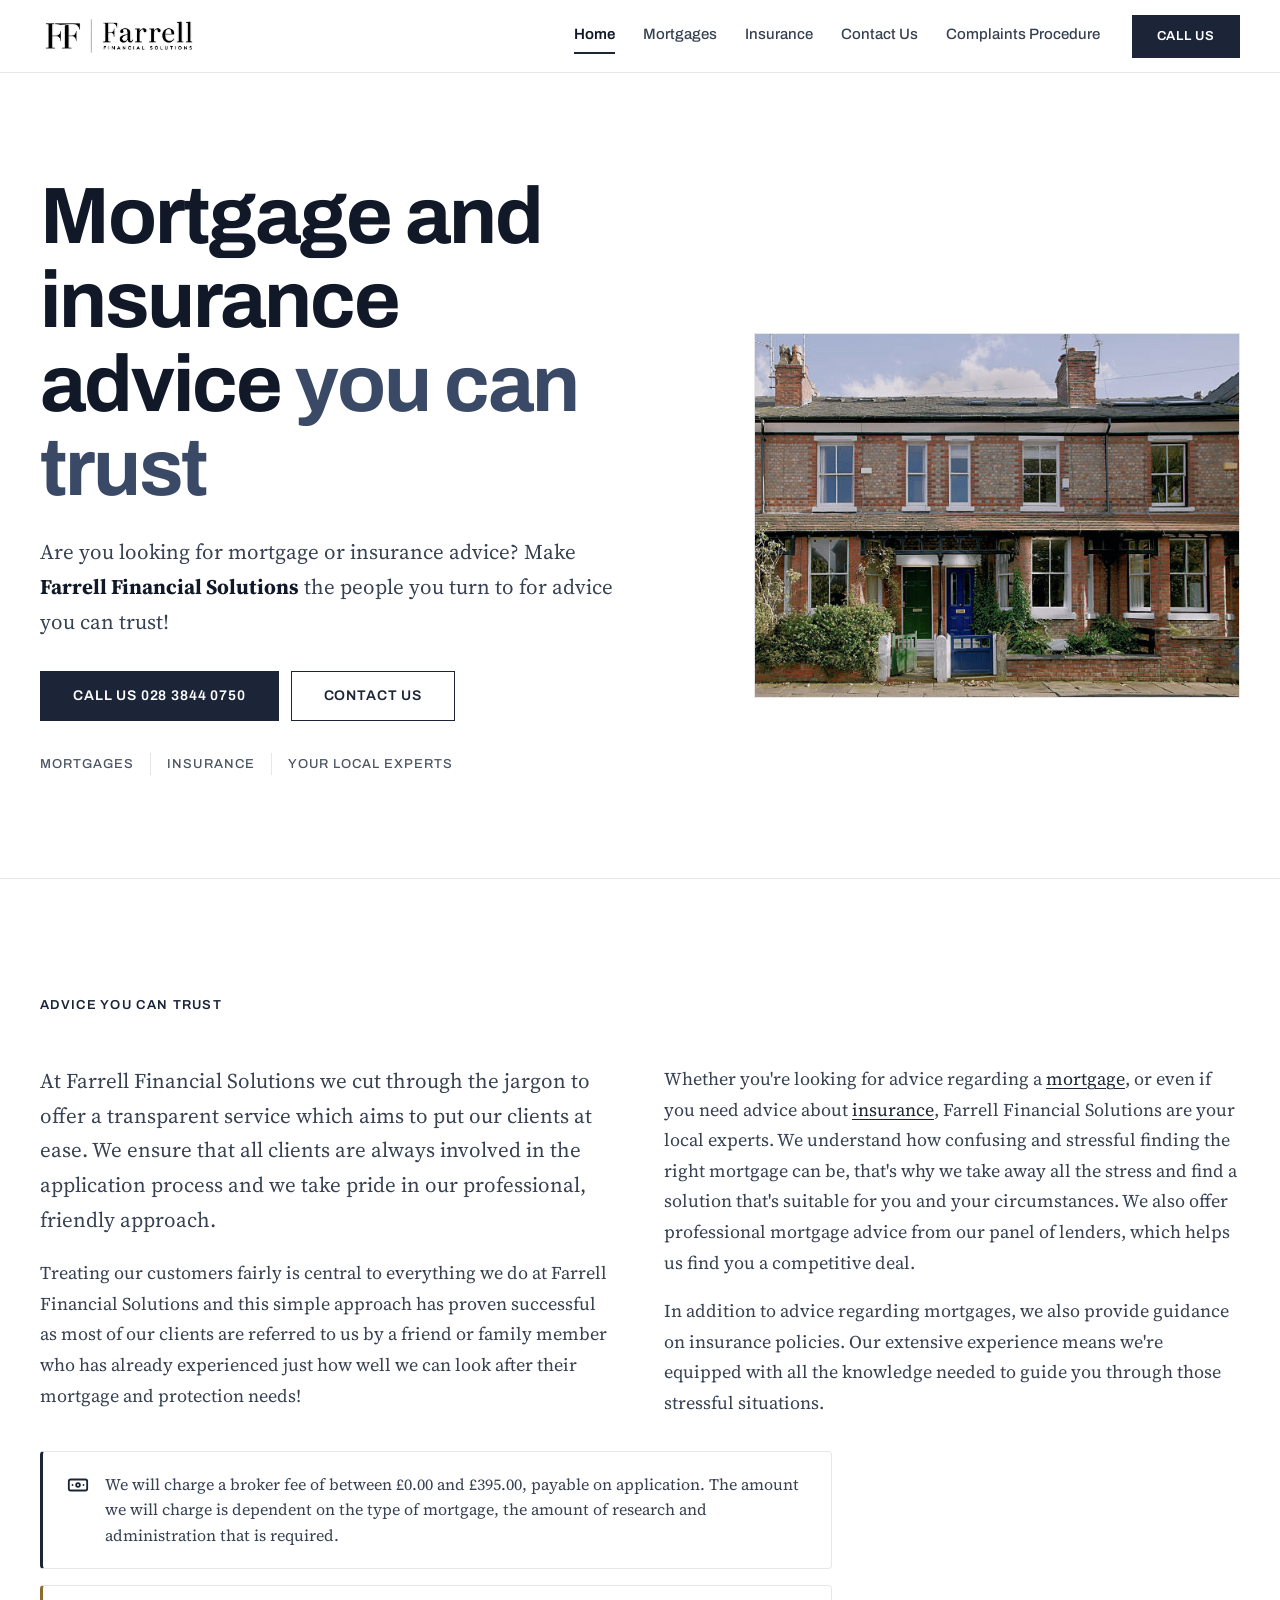
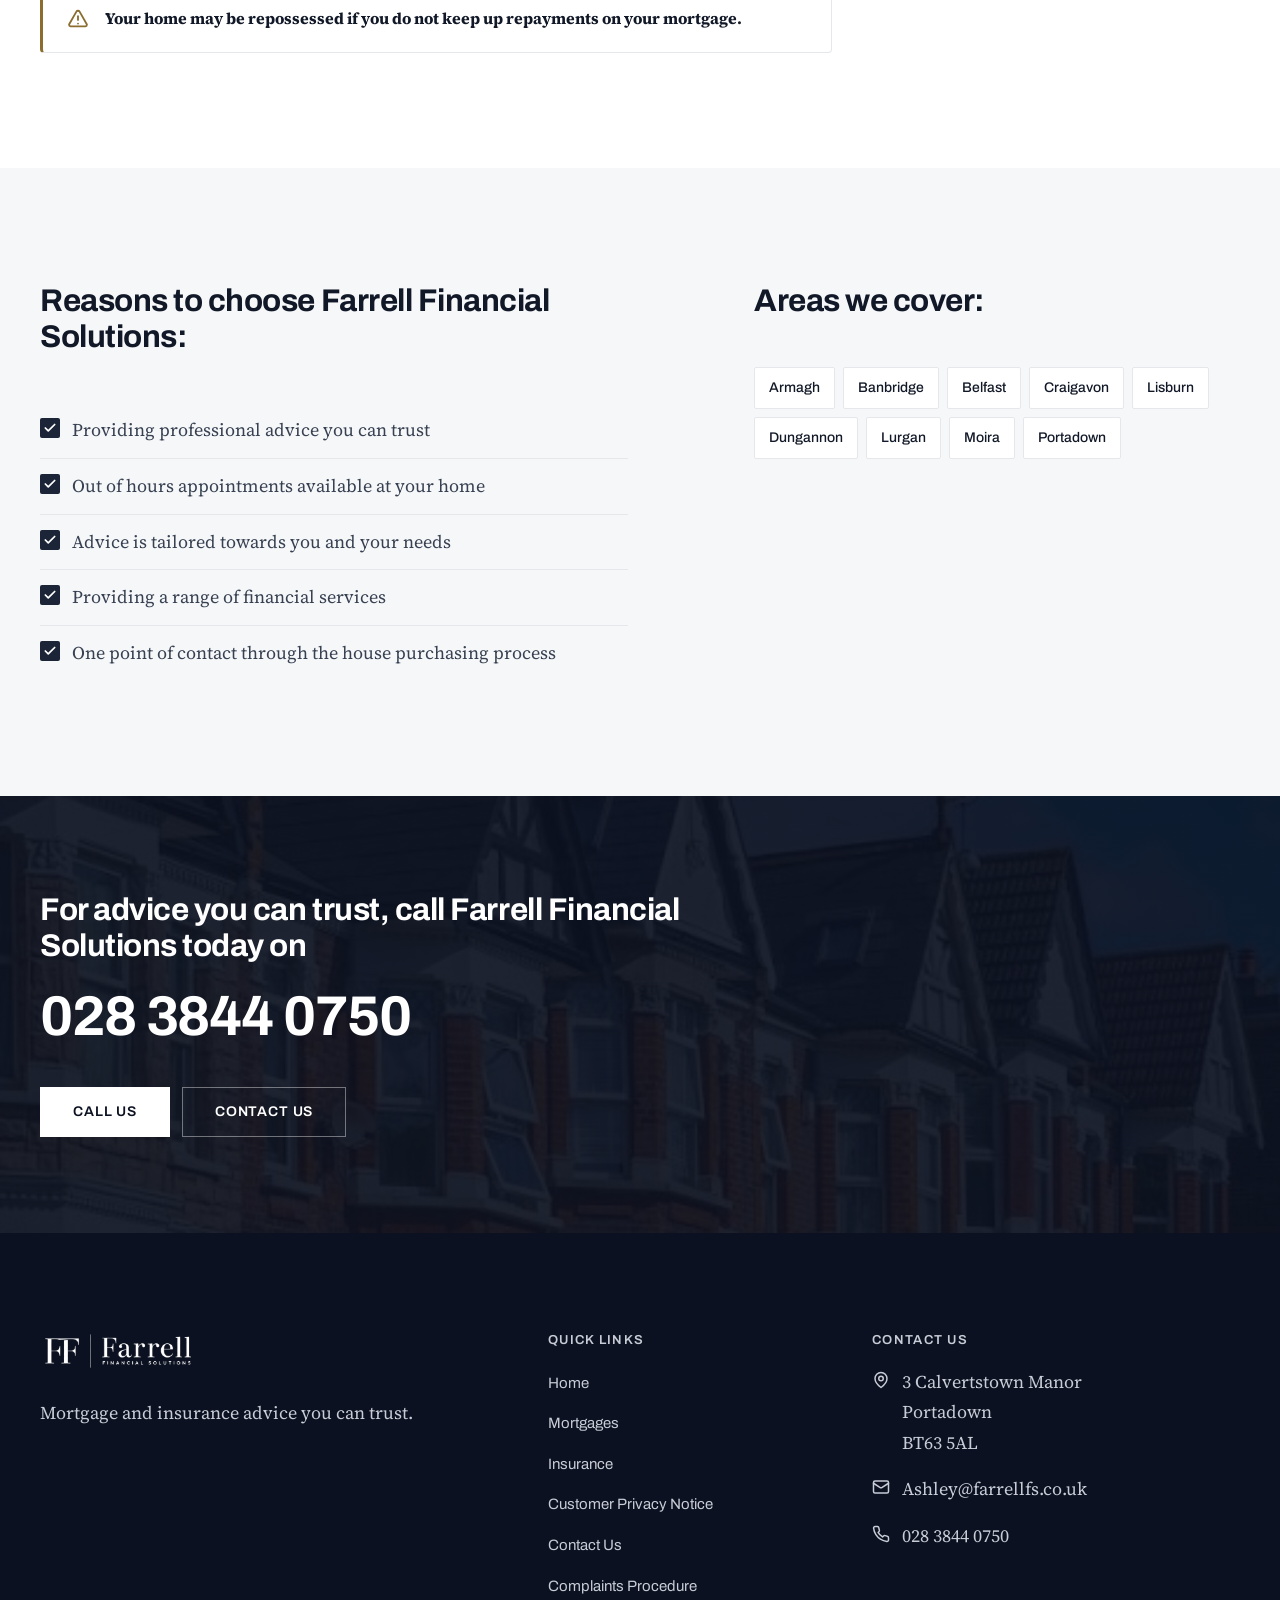
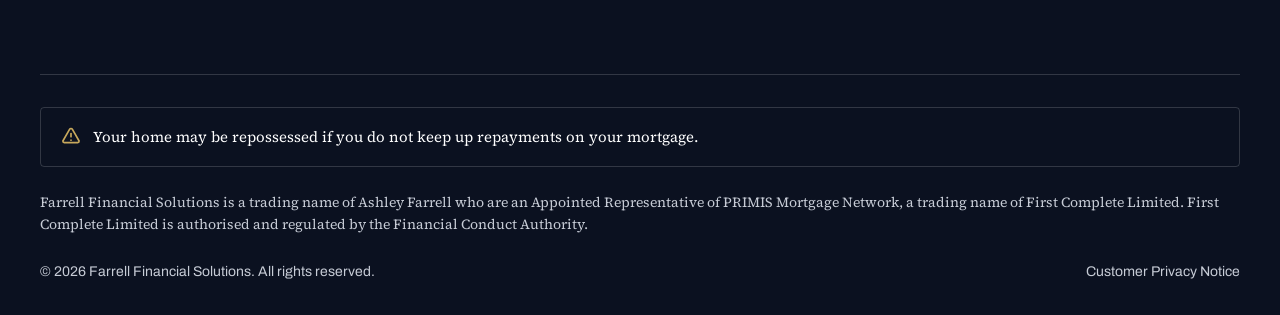
==== index.html @ 345cf2f7 "De-AI pass: serif body, icon-free sweep buttons, varied rhythm Replace Inter with Source Serif 4 for" ====
<!DOCTYPE html>
<html lang="en-GB">
<head>
  <meta charset="UTF-8">
  <meta name="viewport" content="width=device-width, initial-scale=1.0">
  <title>Mortgage Advisers- Craigavon | Farrell Financial Solutions</title>
  <meta name="description" content="Mortgage and insurance advice you can trust. Farrell Financial Solutions are your local experts covering Armagh, Banbridge, Belfast, Craigavon, Lisburn, Dungannon, Lurgan, Moira and Portadown.">
  <link rel="icon" type="image/png" sizes="32x32" href="assets/farrell_cropped_logo_assets/04_favicon_monogram/favicon-32x32.png">
  <link rel="icon" type="image/png" sizes="192x192" href="assets/farrell_cropped_logo_assets/04_favicon_monogram/favicon-192x192.png">
  <link rel="apple-touch-icon" href="assets/farrell_cropped_logo_assets/04_favicon_monogram/favicon-180x180.png">
  <link rel="preconnect" href="https://fonts.googleapis.com">
  <link rel="preconnect" href="https://fonts.gstatic.com" crossorigin>
  <link href="https://fonts.googleapis.com/css2?family=Archivo:wght@500;600;700&family=Source+Serif+4:opsz,wght@8..60,400;8..60,600&display=swap" rel="stylesheet">
  <link rel="stylesheet" href="css/styles.css">
</head>
<body>
  <a class="skip-link" href="#main">Skip to content</a>

  <!-- ============================ Header ============================ -->
  <header class="site-header">
    <div class="container header-inner">
      <a class="brand" href="index.html" aria-label="Farrell Financial Solutions Home">
        <img class="brand-logo" src="assets/farrell_cropped_logo_assets/02_horizontal_lockup/black-horizontal-lockup-transparent.png" alt="" width="507" height="142">
      </a>

      <nav class="main-nav" id="main-nav" aria-label="Main navigation">
        <a href="index.html" aria-current="page">Home</a>
        <a href="mortgages.html">Mortgages</a>
        <a href="insurance.html">Insurance</a>
        <a href="contact.html">Contact Us</a>
        <a href="complaints-procedure.html">Complaints Procedure</a>
      </nav>

      <div class="header-cta">
        <a class="btn btn-dark" href="tel:02838440750">Call Us</a>
      </div>

      <button class="nav-toggle" aria-expanded="false" aria-controls="main-nav" aria-label="Open menu">
        <svg class="icon-menu" width="22" height="22" viewBox="0 0 24 24" fill="none" stroke="currentColor" stroke-width="2" stroke-linecap="round" aria-hidden="true"><path d="M4 6h16M4 12h16M4 18h16"/></svg>
        <svg class="icon-close" width="22" height="22" viewBox="0 0 24 24" fill="none" stroke="currentColor" stroke-width="2" stroke-linecap="round" aria-hidden="true"><path d="M6 6l12 12M18 6 6 18"/></svg>
      </button>
    </div>
  </header>

  <main id="main">

    <!-- ============================ Hero ============================ -->
    <section class="hero">
      <div class="container grid-12">
        <div class="col-6">
          <h1>Mortgage and insurance advice <span class="accent-underline">you can trust</span></h1>
          <p class="hero-lede">Are you looking for mortgage or insurance advice? Make <strong>Farrell Financial Solutions</strong> the people you turn to for advice you can trust!</p>
          <div class="hero-actions">
            <a class="btn btn-primary btn-lg" href="tel:02838440750">Call Us 028 3844 0750</a>
            <a class="btn btn-outline btn-lg" href="contact.html">Contact us</a>
          </div>
          <ul class="hero-chips" aria-label="Services">
            <li>Mortgages</li>
            <li>Insurance</li>
            <li>Your local experts</li>
          </ul>
        </div>

        <div class="col-5 start-8 photo-frame ratio-4x3">
          <img src="assets/StockPhotos/house_1.jpg" alt="Red-brick terraced houses on a residential street" width="612" height="452" loading="eager" fetchpriority="high" decoding="async">
        </div>
      </div>
    </section>

    <!-- ============================ About / intro copy ============================ -->
    <section class="section section-white">
      <div class="container">
        <div class="section-head reveal">
          <span class="eyebrow">Advice you can trust</span>
        </div>
        <div class="split">
          <div class="prose reveal">
            <p class="lead">At Farrell Financial Solutions we cut through the jargon to offer a transparent service which aims to put our clients at ease. We ensure that all clients are always involved in the application process and we take pride in our professional, friendly approach.</p>
            <p>Treating our customers fairly is central to everything we do at Farrell Financial Solutions and this simple approach has proven successful as most of our clients are referred to us by a friend or family member who has already experienced just how well we can look after their mortgage and protection needs!</p>
          </div>
          <div class="prose reveal" style="--reveal-delay: 0.12s;">
            <p>Whether you're looking for advice regarding a <a href="mortgages.html">mortgage</a>, or even if you need advice about <a href="insurance.html">insurance</a>, Farrell Financial Solutions are your local experts. We understand how confusing and stressful finding the right mortgage can be, that's why we take away all the stress and find a solution that's suitable for you and your circumstances. We also offer professional mortgage advice from our panel of lenders, which helps us find you a competitive deal.</p>
            <p>In addition to advice regarding mortgages, we also provide guidance on insurance policies. Our extensive experience means we're equipped with all the knowledge needed to guide you through those stressful situations.</p>
          </div>
        </div>

        <div class="notice-stack mt-3">
          <div class="notice notice-fee reveal">
            <svg width="22" height="22" viewBox="0 0 24 24" fill="none" stroke="currentColor" stroke-width="2" stroke-linecap="round" stroke-linejoin="round" aria-hidden="true"><rect x="2" y="6" width="20" height="12" rx="2"/><circle cx="12" cy="12" r="2"/><path d="M6 12h.01M18 12h.01"/></svg>
            <p>We will charge a broker fee of between £0.00 and £395.00, payable on application. The amount we will charge is dependent on the type of mortgage, the amount of research and administration that is required.</p>
          </div>
          <div class="notice notice-warning reveal">
            <svg width="22" height="22" viewBox="0 0 24 24" fill="none" stroke="currentColor" stroke-width="2" stroke-linecap="round" stroke-linejoin="round" aria-hidden="true"><path d="m21.73 18-8-14a2 2 0 0 0-3.48 0l-8 14A2 2 0 0 0 4 20h16a2 2 0 0 0 1.73-2Z"/><path d="M12 9v4"/><path d="M12 17h.01"/></svg>
            <p><strong>Your home may be repossessed if you do not keep up repayments on your mortgage.</strong></p>
          </div>
        </div>
      </div>
    </section>

    <!-- ============================ Reasons ============================ -->
    <section class="section section-tint">
      <div class="container">
        <div class="grid-12">
          <div class="col-6">
            <div class="section-head reveal">
              <h2>Reasons to choose Farrell Financial Solutions:</h2>
            </div>
            <ul class="check-list">
              <li class="reveal"><span class="check"><svg width="14" height="14" viewBox="0 0 24 24" fill="none" stroke="currentColor" stroke-width="3" stroke-linecap="round" stroke-linejoin="round" aria-hidden="true"><path d="M20 6 9 17l-5-5"/></svg></span>Providing professional advice you can trust</li>
              <li class="reveal" style="--reveal-delay: 0.06s;"><span class="check"><svg width="14" height="14" viewBox="0 0 24 24" fill="none" stroke="currentColor" stroke-width="3" stroke-linecap="round" stroke-linejoin="round" aria-hidden="true"><path d="M20 6 9 17l-5-5"/></svg></span>Out of hours appointments available at your home</li>
              <li class="reveal" style="--reveal-delay: 0.12s;"><span class="check"><svg width="14" height="14" viewBox="0 0 24 24" fill="none" stroke="currentColor" stroke-width="3" stroke-linecap="round" stroke-linejoin="round" aria-hidden="true"><path d="M20 6 9 17l-5-5"/></svg></span>Advice is tailored towards you and your needs</li>
              <li class="reveal" style="--reveal-delay: 0.18s;"><span class="check"><svg width="14" height="14" viewBox="0 0 24 24" fill="none" stroke="currentColor" stroke-width="3" stroke-linecap="round" stroke-linejoin="round" aria-hidden="true"><path d="M20 6 9 17l-5-5"/></svg></span>Providing a range of financial services</li>
              <li class="reveal" style="--reveal-delay: 0.24s;"><span class="check"><svg width="14" height="14" viewBox="0 0 24 24" fill="none" stroke="currentColor" stroke-width="3" stroke-linecap="round" stroke-linejoin="round" aria-hidden="true"><path d="M20 6 9 17l-5-5"/></svg></span>One point of contact through the house purchasing process</li>
            </ul>
          </div>

          <div class="col-5 start-8">
            <div class="section-head reveal">
              <h2>Areas we cover:</h2>
            </div>
            <ul class="pill-grid">
              <li class="reveal">Armagh</li>
              <li class="reveal" style="--reveal-delay: 0.04s;">Banbridge</li>
              <li class="reveal" style="--reveal-delay: 0.08s;">Belfast</li>
              <li class="reveal" style="--reveal-delay: 0.12s;">Craigavon</li>
              <li class="reveal" style="--reveal-delay: 0.16s;">Lisburn</li>
              <li class="reveal" style="--reveal-delay: 0.20s;">Dungannon</li>
              <li class="reveal" style="--reveal-delay: 0.24s;">Lurgan</li>
              <li class="reveal" style="--reveal-delay: 0.28s;">Moira</li>
              <li class="reveal" style="--reveal-delay: 0.32s;">Portadown</li>
            </ul>
          </div>
        </div>
      </div>
    </section>

    <!-- ============================ CTA ============================ -->
    <section class="cta-band cta-photo reveal">
      <div class="container">
        <h2>For advice you can trust, call Farrell Financial Solutions today on</h2>
        <a class="cta-phone" href="tel:02838440750">028 3844 0750</a>
        <div class="cta-actions">
          <a class="btn btn-primary btn-lg" href="tel:02838440750">Call Us</a>
          <a class="btn btn-ghost-light btn-lg" href="contact.html">Contact us</a>
        </div>
      </div>
    </section>

  </main>

  <!-- ============================ Footer ============================ -->
  <footer class="site-footer">
    <div class="container">
      <div class="footer-grid">
        <div>
          <a class="brand" href="index.html" aria-label="Farrell Financial Solutions Home">
            <img class="brand-logo" src="assets/farrell_cropped_logo_assets/02_horizontal_lockup/white-horizontal-lockup-transparent.png" alt="" width="498" height="142">
          </a>
          <p>Mortgage and insurance advice you can trust.</p>
        </div>

        <nav aria-label="Footer navigation">
          <h4>Quick links</h4>
          <ul class="footer-links">
            <li><a href="index.html">Home</a></li>
            <li><a href="mortgages.html">Mortgages</a></li>
            <li><a href="insurance.html">Insurance</a></li>
            <li><a href="assets/Customer-Privacy-Notice.pdf" target="_blank" rel="noopener">Customer Privacy Notice</a></li>
            <li><a href="contact.html">Contact Us</a></li>
            <li><a href="complaints-procedure.html">Complaints Procedure</a></li>
          </ul>
        </nav>

        <div>
          <h4>Contact Us</h4>
          <ul class="footer-contact">
            <li>
              <svg width="18" height="18" viewBox="0 0 24 24" fill="none" stroke="currentColor" stroke-width="2" stroke-linecap="round" stroke-linejoin="round" aria-hidden="true"><path d="M20 10c0 6-8 12-8 12s-8-6-8-12a8 8 0 0 1 16 0Z"/><circle cx="12" cy="10" r="3"/></svg>
              <a href="https://www.google.com/maps/search/?api=1&amp;query=3+Calvertstown+Manor%2C+Portadown+BT63+5AL" target="_blank" rel="noopener">3 Calvertstown Manor<br>Portadown<br>BT63 5AL</a>
            </li>
            <li>
              <svg width="18" height="18" viewBox="0 0 24 24" fill="none" stroke="currentColor" stroke-width="2" stroke-linecap="round" stroke-linejoin="round" aria-hidden="true"><rect x="2" y="4" width="20" height="16" rx="2"/><path d="m22 7-8.97 5.7a1.94 1.94 0 0 1-2.06 0L2 7"/></svg>
              <a href="mailto:Ashley@farrellfs.co.uk">Ashley@farrellfs.co.uk</a>
            </li>
            <li>
              <svg width="18" height="18" viewBox="0 0 24 24" fill="none" stroke="currentColor" stroke-width="2" stroke-linecap="round" stroke-linejoin="round" aria-hidden="true"><path d="M22 16.92v3a2 2 0 0 1-2.18 2 19.79 19.79 0 0 1-8.63-3.07 19.5 19.5 0 0 1-6-6 19.79 19.79 0 0 1-3.07-8.67A2 2 0 0 1 4.11 2h3a2 2 0 0 1 2 1.72c.127.96.361 1.903.7 2.81a2 2 0 0 1-.45 2.11L8.09 9.91a16 16 0 0 0 6 6l1.27-1.27a2 2 0 0 1 2.11-.45c.907.339 1.85.573 2.81.7A2 2 0 0 1 22 16.92z"/></svg>
              <a href="tel:02838440750">028 3844 0750</a>
            </li>
          </ul>
        </div>
      </div>

      <div class="footer-legal">
        <div class="footer-warning">
          <svg width="20" height="20" viewBox="0 0 24 24" fill="none" stroke="currentColor" stroke-width="2" stroke-linecap="round" stroke-linejoin="round" aria-hidden="true"><path d="m21.73 18-8-14a2 2 0 0 0-3.48 0l-8 14A2 2 0 0 0 4 20h16a2 2 0 0 0 1.73-2Z"/><path d="M12 9v4"/><path d="M12 17h.01"/></svg>
          <p>Your home may be repossessed if you do not keep up repayments on your mortgage.</p>
        </div>
        <p class="footer-reg">Farrell Financial Solutions is a trading name of Ashley Farrell who are an Appointed Representative of PRIMIS Mortgage Network, a trading name of First Complete Limited. First Complete Limited is authorised and regulated by the Financial Conduct Authority.</p>
        <div class="footer-bottom">
          <p>&copy; <span id="footer-year">2026</span> Farrell Financial Solutions. All rights reserved.</p>
          <p><a href="assets/Customer-Privacy-Notice.pdf" target="_blank" rel="noopener">Customer Privacy Notice</a></p>
        </div>
      </div>
    </div>
  </footer>

  <script src="js/main.js"></script>
</body>
</html>
---- css/styles.css ----
/* ============================================================
   Farrell Financial Solutions
   Enterprise minimalism: Swiss/International Style, corporate
   editorial. Ink on white, Archivo/Inter, hairline borders.
   ============================================================ */

/* ------------------------------ Tokens ------------------------------ */
:root {
  /* Ink brand (matched to the black/white logo) */
  --ink-950: #060910;
  --ink-900: #0B1120;   /* footer, CTA band */
  --ink-800: #131B2B;
  --ink-700: #1B2537;   /* primary: buttons, links, icons */
  --ink-600: #3A4A66;   /* slate accent, hover / focus */
  --ink-100: #E3E6EB;
  --ink-50:  #F2F4F6;

  /* Text */
  --text-900: #111827;
  --text-700: #374151;
  --text-600: #4B5563;
  --text-500: #6B7280;
  --text-inverse: #FFFFFF;
  --text-inverse-dim: #C7CCD6;

  /* Surfaces & borders */
  --bg: #FFFFFF;
  --bg-tint: #F6F7F9;
  --border: #E5E7EB;
  --border-strong: #D1D5DB;
  --border-inverse: rgba(255, 255, 255, 0.16);

  /* Muted gold (warning notices only) */
  --gold-700: #8A6D2F;
  --gold-300: #C7A85C;

  /* Type */
  --font-display: "Archivo", "Segoe UI", -apple-system, sans-serif;
  --font-body: "Source Serif 4", Georgia, "Times New Roman", serif;

  /* Spacing scale (4px base) */
  --sp-1: 4px;  --sp-2: 8px;   --sp-3: 12px;  --sp-4: 16px;
  --sp-6: 24px; --sp-8: 32px;  --sp-12: 48px; --sp-16: 64px;
  --sp-24: 96px; --sp-32: 128px;
  --section-y: clamp(4.5rem, 9vw, 7.5rem);

  /* Shape (sharp) */
  --radius: 4px;
  --radius-sm: 2px;

  /* Layout */
  --container: 1200px;
  --grid-gap: 24px;
  --header-h: 72px;
}

/* ------------------------------ Base ------------------------------ */
*, *::before, *::after { box-sizing: border-box; }

html {
  scroll-behavior: smooth;
  -webkit-text-size-adjust: 100%;
}

body {
  margin: 0;
  font-family: var(--font-body);
  font-size: 1.125rem;
  line-height: 1.7;
  color: var(--text-700);
  background: var(--bg);
  -webkit-font-smoothing: antialiased;
  text-rendering: optimizeLegibility;
}

h1, h2, h3, h4 {
  font-family: var(--font-display);
  color: var(--text-900);
  margin: 0 0 var(--sp-6);
}

h1 {
  font-size: clamp(2.75rem, 5.5vw + 1rem, 5rem);
  font-weight: 700;
  line-height: 1.05;
  letter-spacing: -0.025em;
}

h2 {
  font-size: clamp(1.5rem, 1.2vw + 1rem, 2.125rem);
  font-weight: 700;
  line-height: 1.15;
  letter-spacing: -0.015em;
  margin-bottom: var(--sp-4);
}

h3 {
  font-size: 1.125rem;
  font-weight: 600;
  line-height: 1.3;
  margin-bottom: var(--sp-2);
}

p { margin: 0 0 1em; }
p:last-child { margin-bottom: 0; }

strong { color: var(--text-900); }

a {
  color: var(--ink-700);
  text-decoration: underline;
  text-decoration-thickness: 1px;
  text-underline-offset: 3px;
  transition: color 200ms ease;
}
a:hover { color: var(--ink-900); }

img { max-width: 100%; }

ul { margin: 0 0 1em; }

::selection { background: var(--ink-700); color: #fff; }

:focus-visible {
  outline: 2px solid var(--ink-600);
  outline-offset: 2px;
}

.skip-link {
  position: absolute;
  left: -9999px;
  top: 0;
  z-index: 200;
  background: var(--ink-900);
  color: #fff;
  font-family: var(--font-display);
  padding: var(--sp-3) var(--sp-4);
  text-decoration: none;
}
.skip-link:focus-visible { left: 0; }

/* ------------------------------ Layout ------------------------------ */
.container {
  width: min(100% - 48px, var(--container));
  margin-inline: auto;
}

.grid-12 {
  display: grid;
  grid-template-columns: repeat(12, 1fr);
  gap: var(--grid-gap);
  align-items: start;
}

.col-4 { grid-column: auto / span 4; }
.col-5 { grid-column: auto / span 5; }
.col-6 { grid-column: auto / span 6; }
.col-7 { grid-column: auto / span 7; }
.col-8 { grid-column: auto / span 8; }
.start-1 { grid-column-start: 1; }
.start-7 { grid-column-start: 7; }
.start-8 { grid-column-start: 8; }
.start-9 { grid-column-start: 9; }
.row-1 { grid-row: 1; }

.section { padding: var(--section-y) 0; }
.section-tight { padding: var(--sp-16) 0; }
.section-white { background: var(--bg); }
.section-tint { background: var(--bg-tint); }

.section-head { margin-bottom: var(--sp-12); }
.section-head h2 { max-width: 28em; margin-bottom: 0; }
.section-head .eyebrow { margin-bottom: 0; }

.split {
  display: grid;
  grid-template-columns: 1fr 1fr;
  gap: var(--sp-12);
  align-items: start;
}

.prose { max-width: 68ch; }

.lead,
.hero-lede,
.page-lede {
  font-size: clamp(1.1875rem, 0.4vw + 1.0625rem, 1.3125rem);
  line-height: 1.65;
  color: var(--text-700);
  max-width: 62ch;
}

.eyebrow {
  display: block;
  font-family: var(--font-display);
  font-size: 0.8125rem;
  font-weight: 600;
  text-transform: uppercase;
  letter-spacing: 0.1em;
  color: var(--ink-700);
  margin-bottom: var(--sp-4);
}

/* ------------------------------ Header ------------------------------ */
.site-header {
  position: sticky;
  top: 0;
  z-index: 100;
  background: var(--bg);
  border-bottom: 1px solid var(--border);
  transition: border-color 200ms ease;
}
.site-header.is-scrolled { border-color: var(--border-strong); }

.header-inner {
  display: flex;
  align-items: center;
  gap: var(--sp-8);
  height: var(--header-h);
}

.brand {
  display: inline-flex;
  align-items: center;
  gap: var(--sp-3);
  text-decoration: none;
}

.brand-logo {
  display: block;
  height: 44px;
  width: auto;
}

.main-nav {
  display: flex;
  align-items: center;
  gap: 28px;
  margin-left: auto;
}
.main-nav a {
  font-family: var(--font-display);
  font-size: 0.9375rem;
  font-weight: 500;
  color: var(--text-700);
  text-decoration: none;
  padding: 4px 0;
  border-bottom: 2px solid transparent;
  transition: color 200ms ease, border-color 200ms ease;
}
.main-nav a:hover { color: var(--text-900); }
.main-nav a[aria-current="page"] {
  font-weight: 600;
  color: var(--text-900);
  border-bottom-color: var(--ink-700);
}

.header-cta { flex-shrink: 0; }

.nav-toggle {
  display: none;
  background: none;
  border: none;
  padding: var(--sp-2);
  color: var(--text-900);
  cursor: pointer;
}
.nav-toggle .icon-close { display: none; }
.nav-toggle[aria-expanded="true"] .icon-menu { display: none; }
.nav-toggle[aria-expanded="true"] .icon-close { display: block; }

/* ------------------------------ Buttons ------------------------------ */
/* Swiss sweep: square corners, uppercase Archivo, ink fill slides in from the left */
.btn {
  position: relative;
  z-index: 0;
  overflow: hidden;
  display: inline-flex;
  align-items: center;
  justify-content: center;
  font-family: var(--font-display);
  font-size: 0.8125rem;
  font-weight: 600;
  text-transform: uppercase;
  letter-spacing: 0.06em;
  line-height: 1;
  padding: 14px 24px;
  border: 1px solid transparent;
  border-radius: 0;
  text-decoration: none;
  cursor: pointer;
  transition: color 250ms ease, border-color 250ms ease;
}
.btn::before {
  content: "";
  position: absolute;
  inset: 0;
  z-index: -1;
  transform: translateX(-101%);
  transition: transform 250ms ease;
}
.btn:hover::before { transform: translateX(0); }

.btn-lg { padding: 17px 32px; font-size: 0.875rem; }

.btn-primary,
.btn-dark {
  background: var(--ink-700);
  color: #fff;
}
.btn-primary::before,
.btn-dark::before { background: var(--ink-950); }
.btn-primary:hover,
.btn-dark:hover { color: #fff; }

.btn-outline {
  background: transparent;
  border-color: var(--ink-700);
  color: var(--ink-700);
}
.btn-outline::before { background: var(--ink-700); }
.btn-outline:hover { color: #fff; }

/* On-dark secondary (used inside the ink CTA band) */
.btn-ghost-light {
  background: transparent;
  border-color: rgba(255, 255, 255, 0.4);
  color: #fff;
}
.btn-ghost-light::before { background: #fff; }
.btn-ghost-light:hover {
  border-color: #fff;
  color: var(--ink-900);
}

/* ------------------------------ Photography ------------------------------ */
.photo-frame {
  position: relative;
  border: 1px solid var(--border);
  overflow: hidden;
}
.photo-frame img {
  display: block;
  width: 100%;
  height: 100%;
  object-fit: cover;
  filter: saturate(0.85);
}
.photo-frame::after {
  content: "";
  position: absolute;
  inset: 0;
  background: rgba(11, 17, 32, 0.08);
  pointer-events: none;
}
.ratio-4x3 { aspect-ratio: 4 / 3; }
.ratio-3x2 { aspect-ratio: 3 / 2; }
.ratio-1x1 { aspect-ratio: 1 / 1; }
.photo-frame-sm { max-width: 384px; }

/* ------------------------------ Hero (home) ------------------------------ */
.hero {
  background: var(--bg);
  border-bottom: 1px solid var(--border);
  padding: clamp(4rem, 8vw, 7rem) 0;
}
.hero .grid-12 { align-items: center; }

/* photo breaks the hero's bottom rule and drops into the next section */
.hero .photo-frame { margin-bottom: -80px; }

.hero h1 { margin-bottom: var(--sp-6); }

.accent-underline { color: var(--ink-600); }

.hero-actions {
  display: flex;
  flex-wrap: wrap;
  gap: var(--sp-3);
  margin-top: var(--sp-8);
}

.hero-chips {
  display: flex;
  flex-wrap: wrap;
  align-items: center;
  list-style: none;
  margin: var(--sp-8) 0 0;
  padding: 0;
  font-family: var(--font-display);
  font-size: 0.8125rem;
  font-weight: 500;
  text-transform: uppercase;
  letter-spacing: 0.08em;
  color: var(--text-600);
}
.hero-chips li + li {
  border-left: 1px solid var(--border);
  margin-left: var(--sp-4);
  padding-left: var(--sp-4);
}

/* ------------------------------ Page hero (interior) ------------------------------ */
.page-hero {
  background: var(--bg);
  border-bottom: 1px solid var(--border);
  padding: clamp(3.5rem, 7vw, 6rem) 0;
}
.page-hero .grid-12 { align-items: center; }
.page-hero h1 {
  font-size: clamp(2.25rem, 3.5vw + 1rem, 3.5rem);
  line-height: 1.1;
  letter-spacing: -0.02em;
  max-width: 18em;
}
.page-hero h1:last-child { margin-bottom: 0; }
.page-lede { margin-bottom: 0; }

/* ------------------------------ Cards ------------------------------ */
.card-grid {
  display: grid;
  grid-template-columns: repeat(4, 1fr);
  gap: var(--grid-gap);
}
.card-grid-2 { grid-template-columns: repeat(2, 1fr); }

.card {
  background: var(--bg);
  border: 1px solid var(--border);
  border-radius: var(--radius);
  padding: var(--sp-6);
  transition: border-color 200ms ease;
}
.card:hover { border-color: var(--border-strong); }

.card-icon {
  color: var(--ink-700);
  margin-bottom: var(--sp-4);
}
.card h3 { margin-bottom: 0; }

/* ------------------------------ Check list ------------------------------ */
.check-list {
  list-style: none;
  margin: 0;
  padding: 0;
}
.check-list li {
  display: flex;
  align-items: flex-start;
  gap: var(--sp-3);
  padding: var(--sp-3) 0;
  border-bottom: 1px solid var(--border);
  color: var(--text-700);
}
.check-list li:last-child { border-bottom: none; }

.check {
  display: inline-flex;
  align-items: center;
  justify-content: center;
  width: 20px;
  height: 20px;
  flex-shrink: 0;
  margin-top: 3px;
  background: var(--ink-700);
  border-radius: var(--radius-sm);
  color: #fff;
}

/* ------------------------------ Area tags ------------------------------ */
.pill-grid {
  display: flex;
  flex-wrap: wrap;
  gap: var(--sp-2);
  list-style: none;
  margin: 0;
  padding: 0;
}
.pill-grid li {
  background: var(--bg);
  border: 1px solid var(--border);
  border-radius: var(--radius-sm);
  padding: var(--sp-2) 14px;
  font-family: var(--font-display);
  font-size: 0.875rem;
  font-weight: 500;
  color: var(--text-900);
  transition: border-color 200ms ease;
}
.pill-grid li:hover { border-color: var(--border-strong); }

/* ------------------------------ Notices ------------------------------ */
.notice-stack {
  display: grid;
  gap: var(--sp-4);
  max-width: 792px;
}

.notice {
  display: flex;
  align-items: flex-start;
  gap: var(--sp-4);
  background: var(--bg);
  border: 1px solid var(--border);
  border-left: 3px solid var(--ink-700);
  border-radius: var(--radius);
  padding: 20px var(--sp-6);
}
.notice svg { flex-shrink: 0; margin-top: 2px; color: var(--ink-700); }
.notice p { margin: 0 0 0.5em; font-size: 1rem; line-height: 1.6; }
.notice p:last-child { margin-bottom: 0; }

.notice-info { border-left-color: var(--ink-600); }
.notice-info svg { color: var(--ink-600); }

.notice-warning { border-left-color: var(--gold-700); }
.notice-warning svg { color: var(--gold-700); }
.notice-warning strong { color: var(--text-900); }

/* ------------------------------ Regulatory strip ------------------------------ */
.reg-strip {
  background: var(--bg-tint);
  border-top: 1px solid var(--border);
  border-bottom: 1px solid var(--border);
  padding: 20px 0;
}
.reg-strip .container {
  display: flex;
  align-items: flex-start;
  gap: var(--sp-3);
}
.reg-strip svg { flex-shrink: 0; margin-top: 2px; color: var(--ink-700); }
.reg-strip p {
  margin: 0;
  font-family: var(--font-display);
  font-size: 0.875rem;
  color: var(--text-600);
}

/* ------------------------------ CTA band (full-bleed) ------------------------------ */
.cta-band {
  background: var(--ink-900);
  padding: var(--sp-24) 0;
}
.cta-photo {
  background:
    linear-gradient(rgba(11, 17, 32, 0.92), rgba(11, 17, 32, 0.92)),
    url("../assets/StockPhotos/house_2.jpg") center / cover no-repeat;
}
.cta-band h2 {
  color: #fff;
  max-width: 24em;
}
.cta-phone {
  display: inline-block;
  font-family: var(--font-display);
  font-size: clamp(2.25rem, 5vw, 3.5rem);
  font-weight: 700;
  line-height: 1.05;
  letter-spacing: -0.02em;
  color: #fff;
  text-decoration: none;
  margin: var(--sp-2) 0;
  transition: color 200ms ease;
}
.cta-phone:hover { color: var(--text-inverse-dim); }

.cta-actions {
  display: flex;
  flex-wrap: wrap;
  gap: var(--sp-3);
  margin-top: var(--sp-8);
}
.cta-band .btn-primary {
  background: #fff;
  color: var(--ink-900);
}
.cta-band .btn-primary:hover {
  background: var(--ink-50);
  color: var(--ink-900);
}

/* ------------------------------ Contact cards ------------------------------ */
.contact-grid {
  display: grid;
  grid-template-columns: repeat(3, 1fr);
  gap: var(--grid-gap);
}

.contact-card {
  background: var(--bg);
  border: 1px solid var(--border);
  border-radius: var(--radius);
  padding: var(--sp-8) var(--sp-6);
  transition: border-color 200ms ease;
}
.contact-card:hover { border-color: var(--border-strong); }
.contact-card .card-icon { margin-bottom: var(--sp-4); }
.contact-card h3 {
  font-family: var(--font-display);
  font-size: 0.8125rem;
  font-weight: 600;
  text-transform: uppercase;
  letter-spacing: 0.1em;
  color: var(--text-500);
  margin-bottom: var(--sp-2);
}
.contact-value {
  font-family: var(--font-display);
  font-size: 1.25rem;
  font-weight: 600;
  line-height: 1.4;
  color: var(--ink-900);
  text-decoration: none;
  margin: 0;
  overflow-wrap: anywhere;
}
a.contact-value:hover { text-decoration: underline; text-underline-offset: 3px; }

/* ------------------------------ Legal document ------------------------------ */
.doc { max-width: 70ch; }
.doc p, .doc li { line-height: 1.7; }
.doc > ul { padding-left: 1.25em; }
.doc > ul li { margin-bottom: var(--sp-2); }
.doc h2 {
  border-top: 1px solid var(--border);
  padding-top: var(--sp-8);
  margin-top: var(--sp-16);
}
.doc h3 {
  font-size: 1.25rem;
  color: var(--ink-700);
  margin-top: var(--sp-8);
}

.doc-contact {
  background: var(--bg-tint);
  border: 1px solid var(--border);
  border-radius: var(--radius);
  padding: var(--sp-6);
  margin-bottom: 1.5em;
}
.doc-contact ul {
  list-style: none;
  margin: 0;
  padding: 0;
}
.doc-contact li {
  display: flex;
  align-items: flex-start;
  gap: var(--sp-3);
}
.doc-contact li + li { margin-top: var(--sp-3); }
.doc-contact svg { flex-shrink: 0; margin-top: 4px; color: var(--ink-700); }

/* ------------------------------ Footer ------------------------------ */
.site-footer {
  background: var(--ink-900);
  color: var(--text-inverse-dim);
  padding: var(--sp-24) 0 var(--sp-8);
}

.footer-grid {
  display: grid;
  grid-template-columns: 5fr 3fr 4fr;
  gap: var(--sp-12);
  align-items: start;
}

.site-footer .footer-grid > div > p { margin-top: var(--sp-4); }

.site-footer h4 {
  font-family: var(--font-display);
  font-size: 0.8125rem;
  font-weight: 600;
  text-transform: uppercase;
  letter-spacing: 0.1em;
  color: var(--text-inverse-dim);
  margin: 0 0 var(--sp-4);
}

.footer-links,
.footer-contact {
  list-style: none;
  margin: 0;
  padding: 0;
}
.footer-links li { margin-bottom: 10px; }
.footer-links a,
.footer-contact a {
  color: var(--text-inverse-dim);
  text-decoration: none;
  transition: color 200ms ease;
}
.footer-links a { font-family: var(--font-display); font-size: 0.9375rem; }
.footer-links a:hover,
.footer-contact a:hover {
  color: #fff;
  text-decoration: underline;
  text-underline-offset: 3px;
}

.footer-contact li {
  display: flex;
  align-items: flex-start;
  gap: var(--sp-3);
  margin-bottom: var(--sp-4);
}
.footer-contact svg { flex-shrink: 0; margin-top: 4px; }

.footer-legal {
  border-top: 1px solid var(--border-inverse);
  margin-top: var(--sp-16);
  padding-top: var(--sp-8);
}

.footer-warning {
  display: flex;
  align-items: flex-start;
  gap: var(--sp-3);
  border: 1px solid var(--border-inverse);
  border-radius: var(--radius);
  padding: var(--sp-4) 20px;
  color: #fff;
}
.footer-warning svg { flex-shrink: 0; margin-top: 2px; color: var(--gold-300); }
.footer-warning p { margin: 0; font-size: 0.9375rem; }

.footer-reg {
  margin: var(--sp-6) 0;
  font-size: 0.875rem;
  line-height: 1.6;
}

.footer-bottom {
  display: flex;
  flex-wrap: wrap;
  justify-content: space-between;
  gap: var(--sp-3);
  font-family: var(--font-display);
  font-size: 0.875rem;
}
.footer-bottom p { margin: 0; }
.footer-bottom a {
  color: var(--text-inverse-dim);
  text-decoration: none;
}
.footer-bottom a:hover {
  color: #fff;
  text-decoration: underline;
  text-underline-offset: 3px;
}

/* ------------------------------ Scroll reveal ------------------------------ */
.reveal {
  opacity: 0;
  transition: opacity 400ms ease;
  transition-delay: var(--reveal-delay, 0s);
}
.reveal.is-visible { opacity: 1; }

/* ------------------------------ Utilities ------------------------------ */
.mt-2 { margin-top: var(--sp-4); }
.mt-3 { margin-top: var(--sp-8); }
.text-center { text-align: center; }

/* ------------------------------ Responsive ------------------------------ */
@media (max-width: 1023px) {
  .nav-toggle { display: inline-flex; margin-left: auto; }
  .header-cta { display: none; }

  .main-nav {
    display: none;
    position: absolute;
    top: var(--header-h);
    left: 0;
    right: 0;
    flex-direction: column;
    align-items: stretch;
    gap: 0;
    margin: 0;
    background: var(--bg);
    border-bottom: 1px solid var(--border);
  }
  .main-nav.is-open { display: flex; }
  .main-nav a {
    padding: var(--sp-4) var(--sp-6);
    border-top: 1px solid var(--border);
    border-bottom: none;
  }
  .main-nav a[aria-current="page"] {
    border-bottom: none;
    box-shadow: inset 3px 0 0 var(--ink-700);
  }

  .card-grid { grid-template-columns: repeat(2, 1fr); }
}

@media (max-width: 899px) {
  .grid-12 { grid-template-columns: 1fr; }
  .col-4, .col-5, .col-6, .col-7, .col-8 { grid-column: auto; }
  .start-1, .start-7, .start-8, .start-9 { grid-column-start: auto; }
  .row-1 { grid-row: auto; }

  .split { grid-template-columns: 1fr; }
  .footer-grid { grid-template-columns: 1fr; }
  .contact-grid { grid-template-columns: 1fr; }

  .photo-frame { max-width: 560px; }
  .photo-frame-sm { max-width: 384px; }

  .hero .photo-frame { margin-bottom: 0; }
}

@media (max-width: 640px) {
  .card-grid, .card-grid-2 { grid-template-columns: 1fr; }

  .cta-band { padding: var(--sp-16) 0; }

  .hero-chips li + li {
    margin-left: var(--sp-3);
    padding-left: var(--sp-3);
  }
}

/* ------------------------------ Reduced motion ------------------------------ */
@media (prefers-reduced-motion: reduce) {
  html { scroll-behavior: auto; }
  *, *::before, *::after {
    transition-duration: 0.01ms !important;
    animation-duration: 0.01ms !important;
  }
  .reveal { opacity: 1; }
}
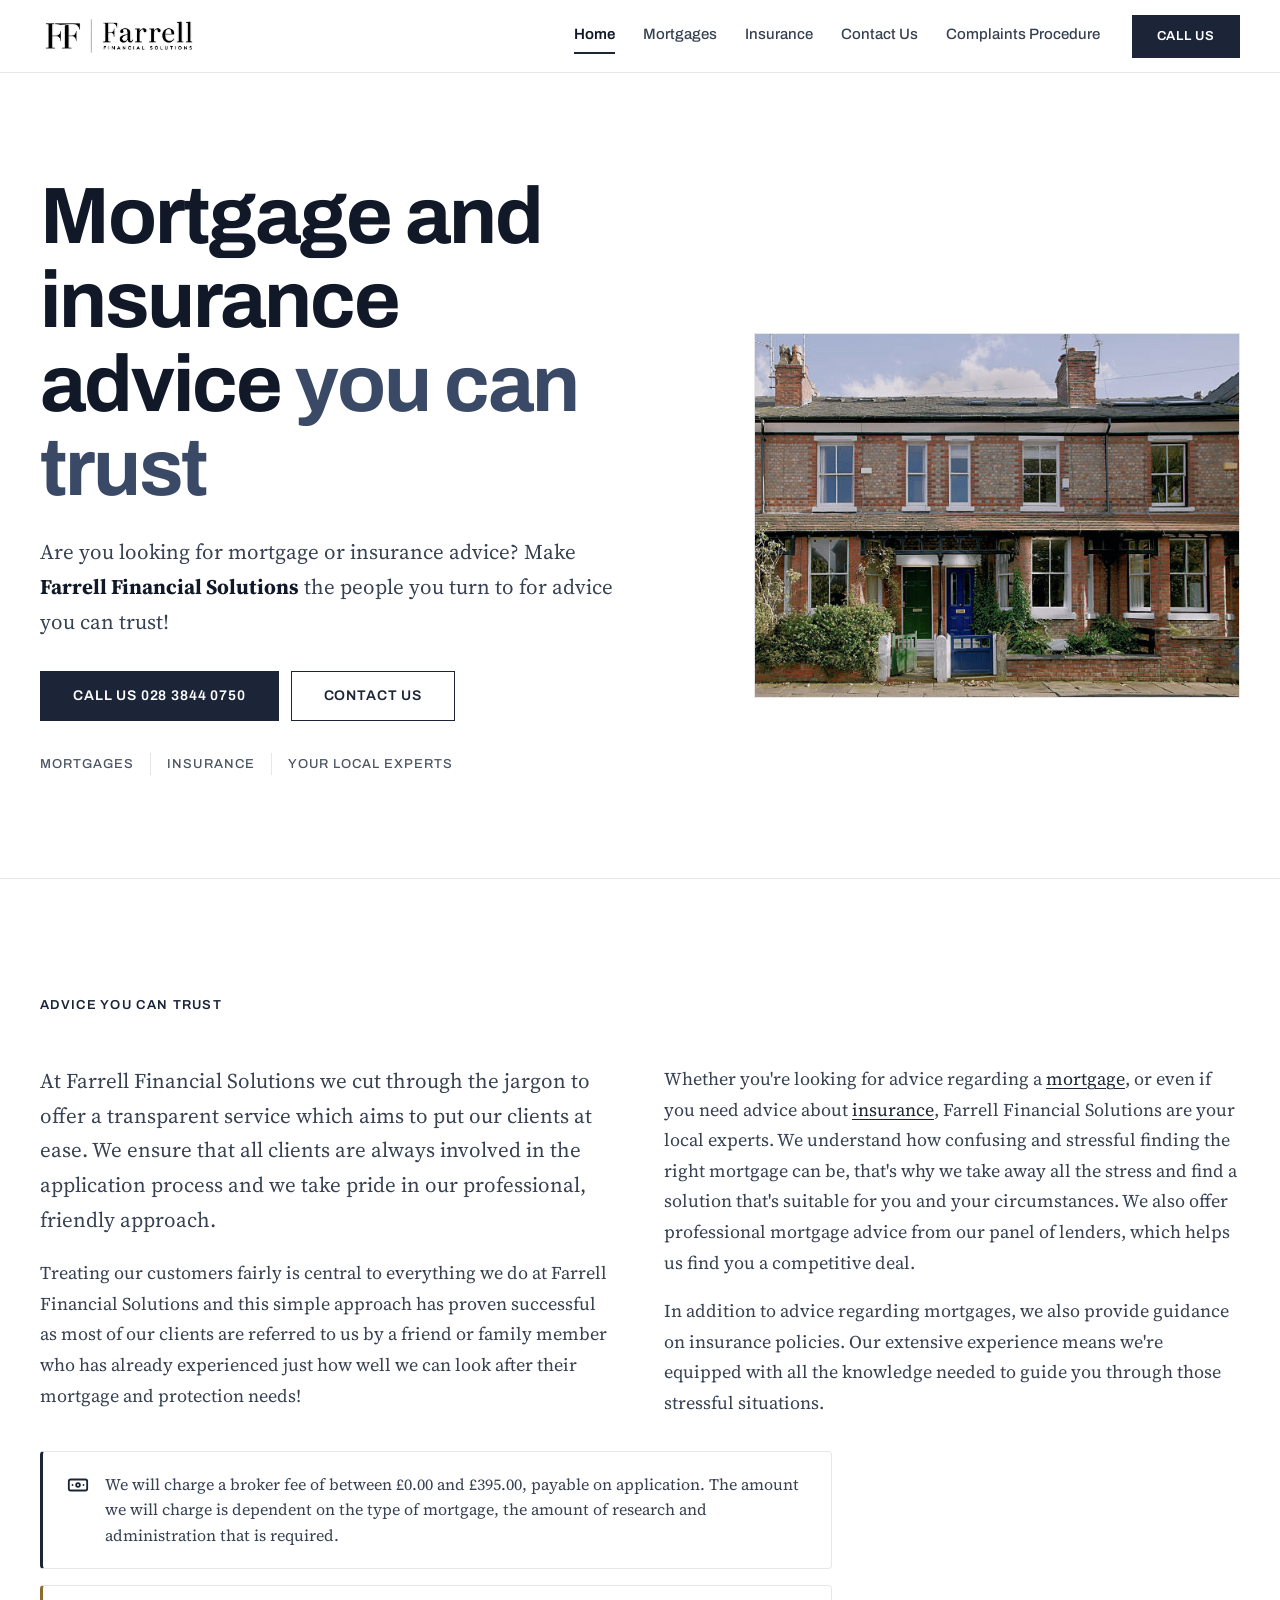
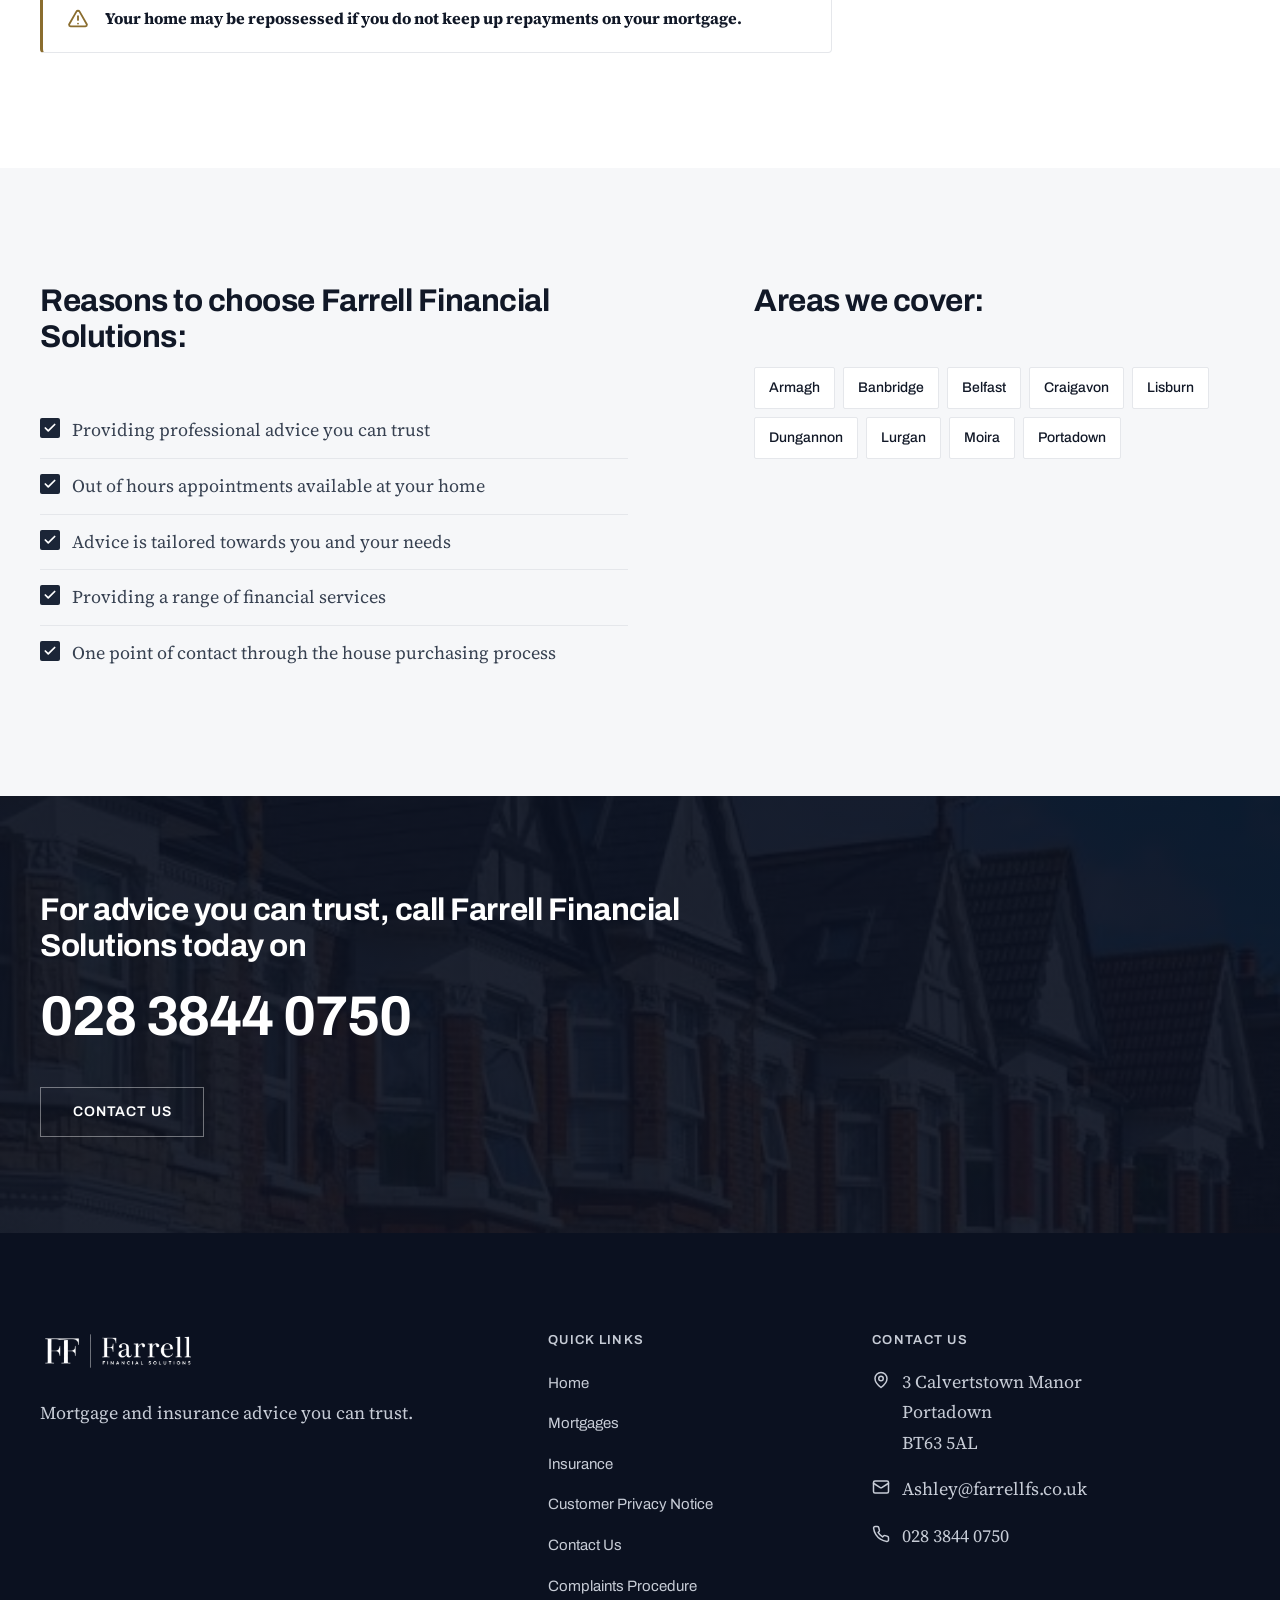
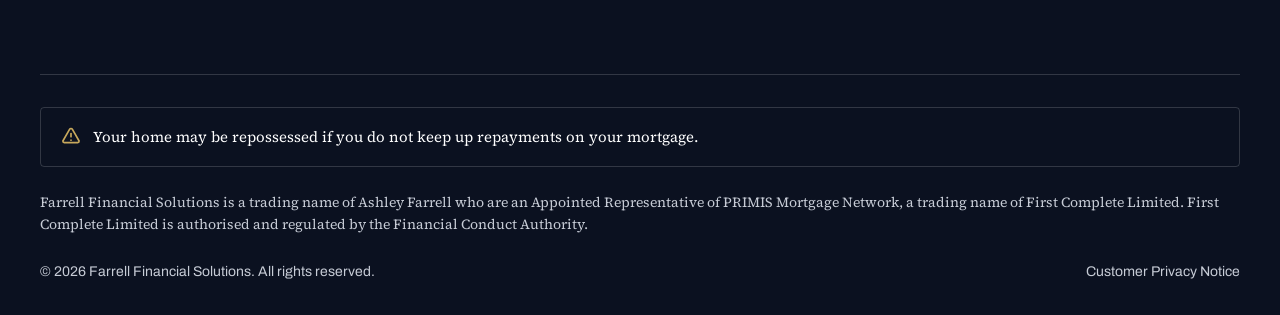
==== commit 55993e60: "Fix sweep-button colour bugs and rationalise call CTAs The CTA-band Call Us button inherited the dar" ====
--- a/index.html
+++ b/index.html
@@ -140,7 +140,6 @@
         <h2>For advice you can trust, call Farrell Financial Solutions today on</h2>
         <a class="cta-phone" href="tel:02838440750">028 3844 0750</a>
         <div class="cta-actions">
-          <a class="btn btn-primary btn-lg" href="tel:02838440750">Call Us</a>
           <a class="btn btn-ghost-light btn-lg" href="contact.html">Contact us</a>
         </div>
       </div>
--- a/css/styles.css
+++ b/css/styles.css
@@ -318,8 +318,8 @@
   border-color: var(--ink-700);
   color: var(--ink-700);
 }
-.btn-outline::before { background: var(--ink-700); }
-.btn-outline:hover { color: #fff; }
+.btn-outline::before { background: var(--ink-50); }
+.btn-outline:hover { color: var(--ink-900); }
 
 /* On-dark secondary (used inside the ink CTA band) */
 .btn-ghost-light {
@@ -327,10 +327,10 @@
   border-color: rgba(255, 255, 255, 0.4);
   color: #fff;
 }
-.btn-ghost-light::before { background: #fff; }
+.btn-ghost-light::before { background: rgba(255, 255, 255, 0.14); }
 .btn-ghost-light:hover {
   border-color: #fff;
-  color: var(--ink-900);
+  color: #fff;
 }
 
 /* ------------------------------ Photography ------------------------------ */
@@ -564,21 +564,18 @@
   margin: var(--sp-2) 0;
   transition: color 200ms ease;
 }
-.cta-phone:hover { color: var(--text-inverse-dim); }
+.cta-phone:hover {
+  color: #fff;
+  text-decoration: underline;
+  text-decoration-thickness: 3px;
+  text-underline-offset: 10px;
+}
 
 .cta-actions {
   display: flex;
   flex-wrap: wrap;
   gap: var(--sp-3);
   margin-top: var(--sp-8);
-}
-.cta-band .btn-primary {
-  background: #fff;
-  color: var(--ink-900);
-}
-.cta-band .btn-primary:hover {
-  background: var(--ink-50);
-  color: var(--ink-900);
 }
 
 /* ------------------------------ Contact cards ------------------------------ */
@@ -767,8 +764,9 @@
 
 /* ------------------------------ Responsive ------------------------------ */
 @media (max-width: 1023px) {
-  .nav-toggle { display: inline-flex; margin-left: auto; }
-  .header-cta { display: none; }
+  .nav-toggle { display: inline-flex; }
+  .header-cta { margin-left: auto; }
+  .header-cta .btn { padding: 11px 16px; }
 
   .main-nav {
     display: none;
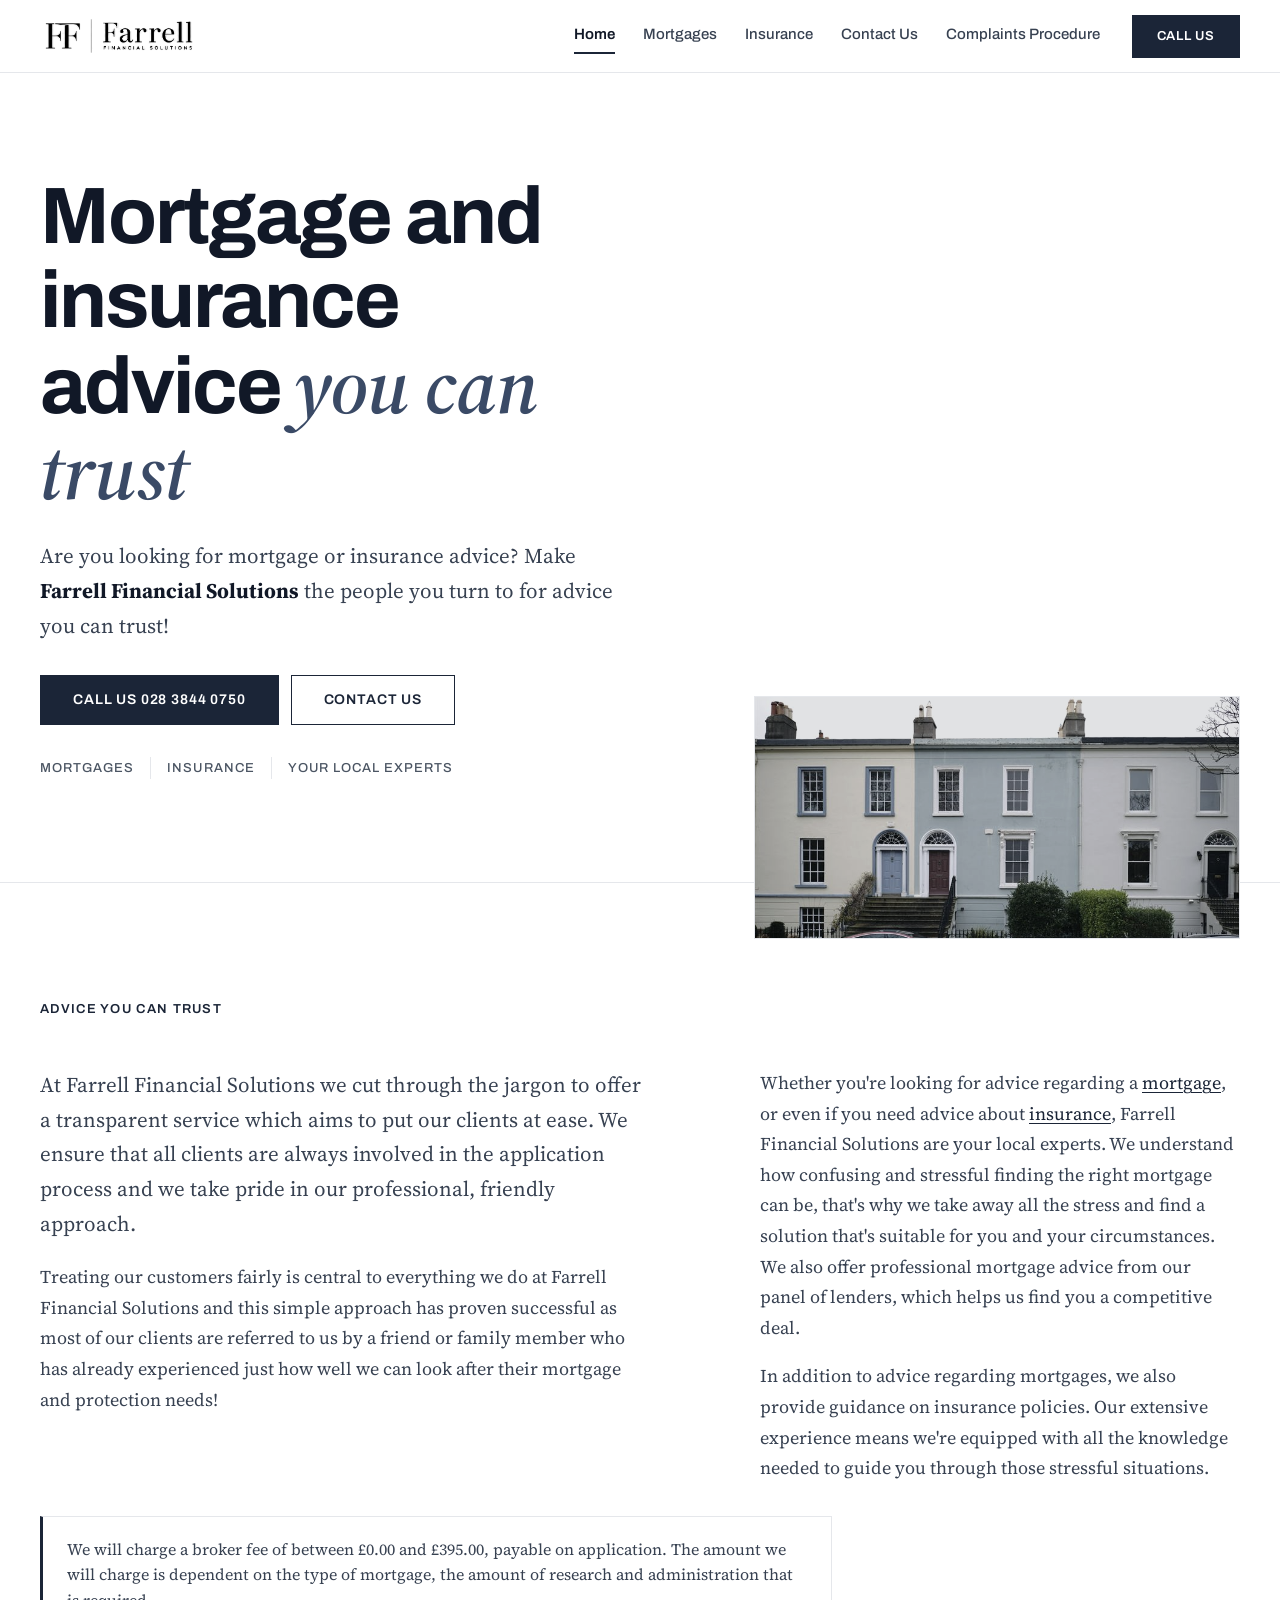
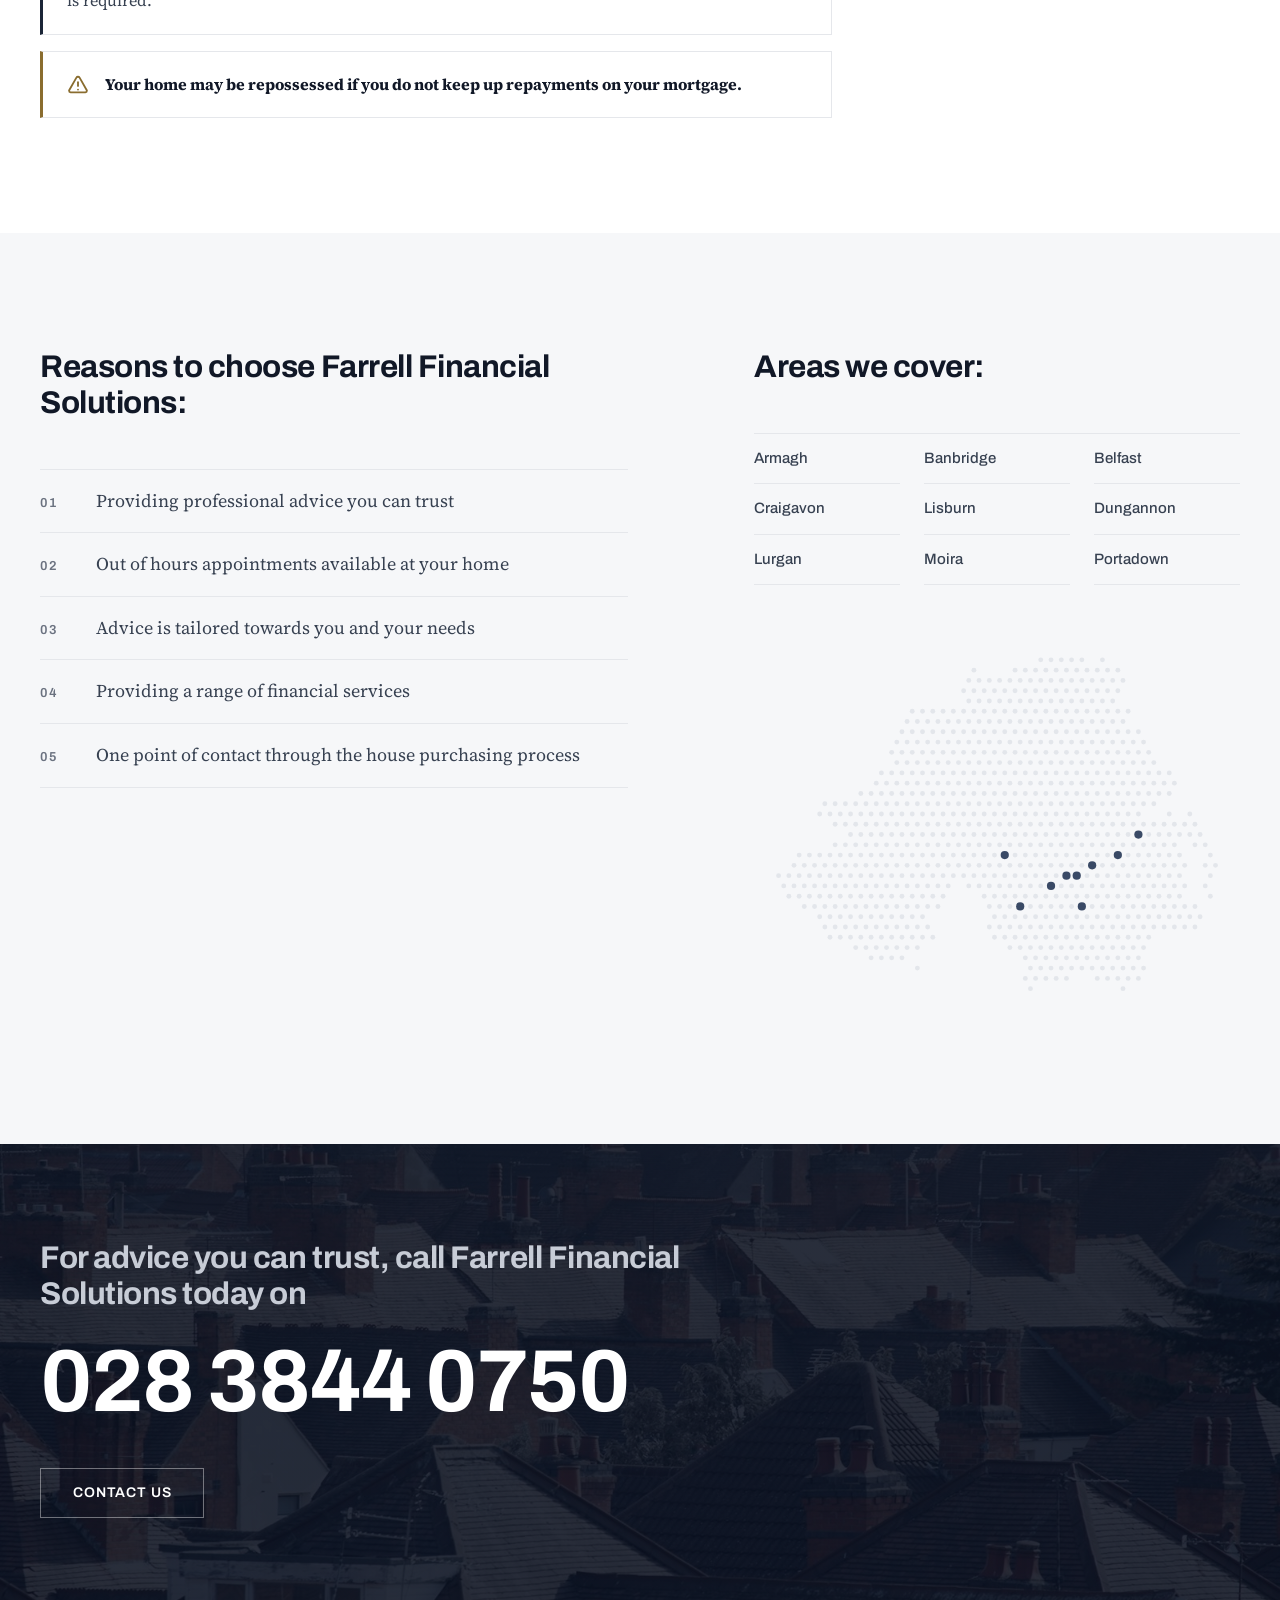
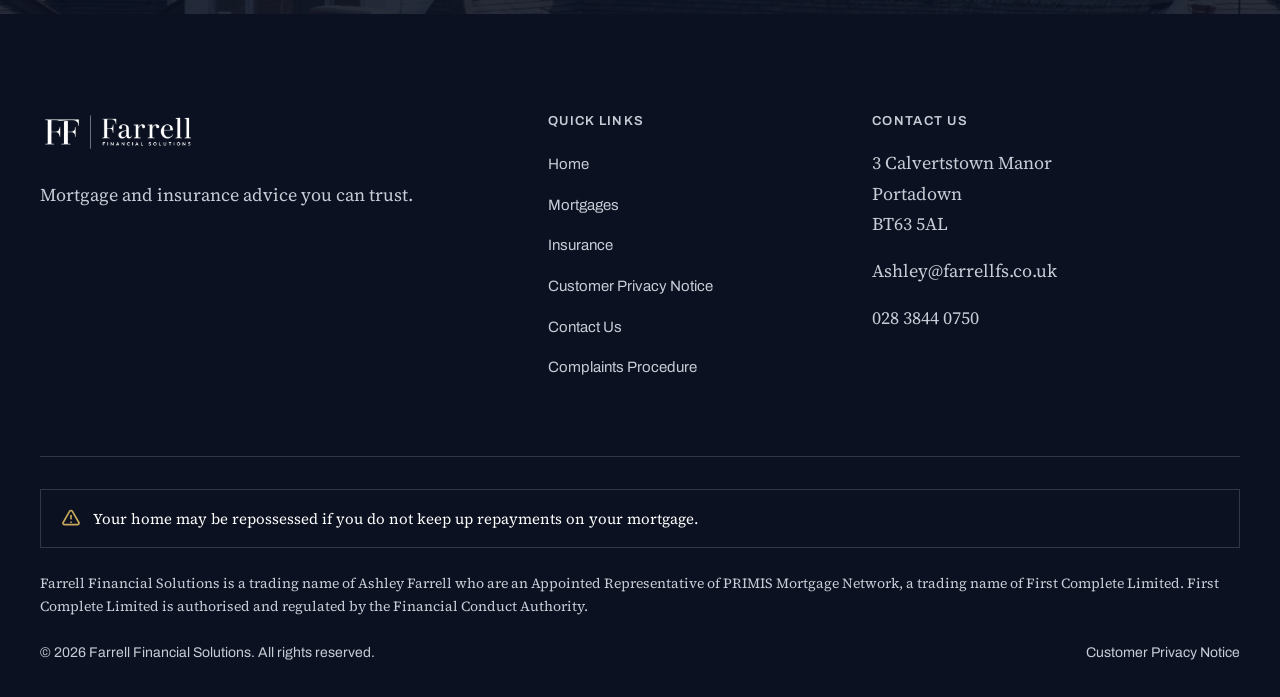
==== commit 80c494f0: "Professional polish pass: photography, editorial detailing, chrome QA - Replace all low-res stock ph" ====
--- a/index.html
+++ b/index.html
@@ -5,12 +5,16 @@
   <meta name="viewport" content="width=device-width, initial-scale=1.0">
   <title>Mortgage Advisers- Craigavon | Farrell Financial Solutions</title>
   <meta name="description" content="Mortgage and insurance advice you can trust. Farrell Financial Solutions are your local experts covering Armagh, Banbridge, Belfast, Craigavon, Lisburn, Dungannon, Lurgan, Moira and Portadown.">
+  <meta property="og:type" content="website">
+  <meta property="og:locale" content="en_GB">
+  <meta property="og:title" content="Mortgage Advisers- Craigavon | Farrell Financial Solutions">
+  <meta property="og:description" content="Mortgage and insurance advice you can trust. Farrell Financial Solutions are your local experts covering Armagh, Banbridge, Belfast, Craigavon, Lisburn, Dungannon, Lurgan, Moira and Portadown.">
   <link rel="icon" type="image/png" sizes="32x32" href="assets/farrell_cropped_logo_assets/04_favicon_monogram/favicon-32x32.png">
   <link rel="icon" type="image/png" sizes="192x192" href="assets/farrell_cropped_logo_assets/04_favicon_monogram/favicon-192x192.png">
   <link rel="apple-touch-icon" href="assets/farrell_cropped_logo_assets/04_favicon_monogram/favicon-180x180.png">
   <link rel="preconnect" href="https://fonts.googleapis.com">
   <link rel="preconnect" href="https://fonts.gstatic.com" crossorigin>
-  <link href="https://fonts.googleapis.com/css2?family=Archivo:wght@500;600;700&family=Source+Serif+4:opsz,wght@8..60,400;8..60,600&display=swap" rel="stylesheet">
+  <link href="https://fonts.googleapis.com/css2?family=Archivo:wght@500;600;700&family=Source+Serif+4:ital,opsz,wght@0,8..60,400;0,8..60,600;1,8..60,600&display=swap" rel="stylesheet">
   <link rel="stylesheet" href="css/styles.css">
 </head>
 <body>
@@ -62,7 +66,7 @@
         </div>
 
         <div class="col-5 start-8 photo-frame ratio-4x3">
-          <img src="assets/StockPhotos/house_1.jpg" alt="Red-brick terraced houses on a residential street" width="612" height="452" loading="eager" fetchpriority="high" decoding="async">
+          <img src="assets/photos/hero-georgian-terrace-1600.jpg" srcset="assets/photos/hero-georgian-terrace-800.jpg 800w, assets/photos/hero-georgian-terrace-1600.jpg 1600w" sizes="(max-width: 899px) 92vw, 40vw" alt="Georgian terraced houses with painted front doors on a residential street" width="1600" height="1067" loading="eager" fetchpriority="high" decoding="async">
         </div>
       </div>
     </section>
@@ -70,26 +74,25 @@
     <!-- ============================ About / intro copy ============================ -->
     <section class="section section-white">
       <div class="container">
-        <div class="section-head reveal">
+        <div class="section-head">
           <span class="eyebrow">Advice you can trust</span>
         </div>
         <div class="split">
-          <div class="prose reveal">
+          <div class="prose">
             <p class="lead">At Farrell Financial Solutions we cut through the jargon to offer a transparent service which aims to put our clients at ease. We ensure that all clients are always involved in the application process and we take pride in our professional, friendly approach.</p>
             <p>Treating our customers fairly is central to everything we do at Farrell Financial Solutions and this simple approach has proven successful as most of our clients are referred to us by a friend or family member who has already experienced just how well we can look after their mortgage and protection needs!</p>
           </div>
-          <div class="prose reveal" style="--reveal-delay: 0.12s;">
+          <div class="prose">
             <p>Whether you're looking for advice regarding a <a href="mortgages.html">mortgage</a>, or even if you need advice about <a href="insurance.html">insurance</a>, Farrell Financial Solutions are your local experts. We understand how confusing and stressful finding the right mortgage can be, that's why we take away all the stress and find a solution that's suitable for you and your circumstances. We also offer professional mortgage advice from our panel of lenders, which helps us find you a competitive deal.</p>
             <p>In addition to advice regarding mortgages, we also provide guidance on insurance policies. Our extensive experience means we're equipped with all the knowledge needed to guide you through those stressful situations.</p>
           </div>
         </div>
 
         <div class="notice-stack mt-3">
-          <div class="notice notice-fee reveal">
-            <svg width="22" height="22" viewBox="0 0 24 24" fill="none" stroke="currentColor" stroke-width="2" stroke-linecap="round" stroke-linejoin="round" aria-hidden="true"><rect x="2" y="6" width="20" height="12" rx="2"/><circle cx="12" cy="12" r="2"/><path d="M6 12h.01M18 12h.01"/></svg>
+          <div class="notice">
             <p>We will charge a broker fee of between £0.00 and £395.00, payable on application. The amount we will charge is dependent on the type of mortgage, the amount of research and administration that is required.</p>
           </div>
-          <div class="notice notice-warning reveal">
+          <div class="notice notice-warning">
             <svg width="22" height="22" viewBox="0 0 24 24" fill="none" stroke="currentColor" stroke-width="2" stroke-linecap="round" stroke-linejoin="round" aria-hidden="true"><path d="m21.73 18-8-14a2 2 0 0 0-3.48 0l-8 14A2 2 0 0 0 4 20h16a2 2 0 0 0 1.73-2Z"/><path d="M12 9v4"/><path d="M12 17h.01"/></svg>
             <p><strong>Your home may be repossessed if you do not keep up repayments on your mortgage.</strong></p>
           </div>
@@ -102,40 +105,41 @@
       <div class="container">
         <div class="grid-12">
           <div class="col-6">
-            <div class="section-head reveal">
+            <div class="section-head">
               <h2>Reasons to choose Farrell Financial Solutions:</h2>
             </div>
-            <ul class="check-list">
-              <li class="reveal"><span class="check"><svg width="14" height="14" viewBox="0 0 24 24" fill="none" stroke="currentColor" stroke-width="3" stroke-linecap="round" stroke-linejoin="round" aria-hidden="true"><path d="M20 6 9 17l-5-5"/></svg></span>Providing professional advice you can trust</li>
-              <li class="reveal" style="--reveal-delay: 0.06s;"><span class="check"><svg width="14" height="14" viewBox="0 0 24 24" fill="none" stroke="currentColor" stroke-width="3" stroke-linecap="round" stroke-linejoin="round" aria-hidden="true"><path d="M20 6 9 17l-5-5"/></svg></span>Out of hours appointments available at your home</li>
-              <li class="reveal" style="--reveal-delay: 0.12s;"><span class="check"><svg width="14" height="14" viewBox="0 0 24 24" fill="none" stroke="currentColor" stroke-width="3" stroke-linecap="round" stroke-linejoin="round" aria-hidden="true"><path d="M20 6 9 17l-5-5"/></svg></span>Advice is tailored towards you and your needs</li>
-              <li class="reveal" style="--reveal-delay: 0.18s;"><span class="check"><svg width="14" height="14" viewBox="0 0 24 24" fill="none" stroke="currentColor" stroke-width="3" stroke-linecap="round" stroke-linejoin="round" aria-hidden="true"><path d="M20 6 9 17l-5-5"/></svg></span>Providing a range of financial services</li>
-              <li class="reveal" style="--reveal-delay: 0.24s;"><span class="check"><svg width="14" height="14" viewBox="0 0 24 24" fill="none" stroke="currentColor" stroke-width="3" stroke-linecap="round" stroke-linejoin="round" aria-hidden="true"><path d="M20 6 9 17l-5-5"/></svg></span>One point of contact through the house purchasing process</li>
+            <ul class="index-list">
+              <li>Providing professional advice you can trust</li>
+              <li>Out of hours appointments available at your home</li>
+              <li>Advice is tailored towards you and your needs</li>
+              <li>Providing a range of financial services</li>
+              <li>One point of contact through the house purchasing process</li>
             </ul>
           </div>
 
           <div class="col-5 start-8">
-            <div class="section-head reveal">
+            <div class="section-head">
               <h2>Areas we cover:</h2>
             </div>
             <ul class="pill-grid">
-              <li class="reveal">Armagh</li>
-              <li class="reveal" style="--reveal-delay: 0.04s;">Banbridge</li>
-              <li class="reveal" style="--reveal-delay: 0.08s;">Belfast</li>
-              <li class="reveal" style="--reveal-delay: 0.12s;">Craigavon</li>
-              <li class="reveal" style="--reveal-delay: 0.16s;">Lisburn</li>
-              <li class="reveal" style="--reveal-delay: 0.20s;">Dungannon</li>
-              <li class="reveal" style="--reveal-delay: 0.24s;">Lurgan</li>
-              <li class="reveal" style="--reveal-delay: 0.28s;">Moira</li>
-              <li class="reveal" style="--reveal-delay: 0.32s;">Portadown</li>
+              <li>Armagh</li>
+              <li>Banbridge</li>
+              <li>Belfast</li>
+              <li>Craigavon</li>
+              <li>Lisburn</li>
+              <li>Dungannon</li>
+              <li>Lurgan</li>
+              <li>Moira</li>
+              <li>Portadown</li>
             </ul>
+            <img class="area-map" src="assets/ni-dotmap.svg" alt="" aria-hidden="true" width="520" height="440" loading="lazy" decoding="async">
           </div>
         </div>
       </div>
     </section>
 
     <!-- ============================ CTA ============================ -->
-    <section class="cta-band cta-photo reveal">
+    <section class="cta-band cta-photo">
       <div class="container">
         <h2>For advice you can trust, call Farrell Financial Solutions today on</h2>
         <a class="cta-phone" href="tel:02838440750">028 3844 0750</a>
@@ -174,15 +178,12 @@
           <h4>Contact Us</h4>
           <ul class="footer-contact">
             <li>
-              <svg width="18" height="18" viewBox="0 0 24 24" fill="none" stroke="currentColor" stroke-width="2" stroke-linecap="round" stroke-linejoin="round" aria-hidden="true"><path d="M20 10c0 6-8 12-8 12s-8-6-8-12a8 8 0 0 1 16 0Z"/><circle cx="12" cy="10" r="3"/></svg>
               <a href="https://www.google.com/maps/search/?api=1&amp;query=3+Calvertstown+Manor%2C+Portadown+BT63+5AL" target="_blank" rel="noopener">3 Calvertstown Manor<br>Portadown<br>BT63 5AL</a>
             </li>
             <li>
-              <svg width="18" height="18" viewBox="0 0 24 24" fill="none" stroke="currentColor" stroke-width="2" stroke-linecap="round" stroke-linejoin="round" aria-hidden="true"><rect x="2" y="4" width="20" height="16" rx="2"/><path d="m22 7-8.97 5.7a1.94 1.94 0 0 1-2.06 0L2 7"/></svg>
               <a href="mailto:Ashley@farrellfs.co.uk">Ashley@farrellfs.co.uk</a>
             </li>
             <li>
-              <svg width="18" height="18" viewBox="0 0 24 24" fill="none" stroke="currentColor" stroke-width="2" stroke-linecap="round" stroke-linejoin="round" aria-hidden="true"><path d="M22 16.92v3a2 2 0 0 1-2.18 2 19.79 19.79 0 0 1-8.63-3.07 19.5 19.5 0 0 1-6-6 19.79 19.79 0 0 1-3.07-8.67A2 2 0 0 1 4.11 2h3a2 2 0 0 1 2 1.72c.127.96.361 1.903.7 2.81a2 2 0 0 1-.45 2.11L8.09 9.91a16 16 0 0 0 6 6l1.27-1.27a2 2 0 0 1 2.11-.45c.907.339 1.85.573 2.81.7A2 2 0 0 1 22 16.92z"/></svg>
               <a href="tel:02838440750">028 3844 0750</a>
             </li>
           </ul>
--- a/css/styles.css
+++ b/css/styles.css
@@ -1,7 +1,7 @@
 /* ============================================================
    Farrell Financial Solutions
    Enterprise minimalism: Swiss/International Style, corporate
-   editorial. Ink on white, Archivo/Inter, hairline borders.
+   editorial. Ink on white, Archivo/Source Serif 4, hairline borders.
    ============================================================ */
 
 /* ------------------------------ Tokens ------------------------------ */
@@ -40,13 +40,13 @@
 
   /* Spacing scale (4px base) */
   --sp-1: 4px;  --sp-2: 8px;   --sp-3: 12px;  --sp-4: 16px;
-  --sp-6: 24px; --sp-8: 32px;  --sp-12: 48px; --sp-16: 64px;
+  --sp-5: 20px; --sp-6: 24px;  --sp-8: 32px;  --sp-12: 48px; --sp-16: 64px;
   --sp-24: 96px; --sp-32: 128px;
   --section-y: clamp(4.5rem, 9vw, 7.5rem);
 
   /* Shape (sharp) */
-  --radius: 4px;
-  --radius-sm: 2px;
+  --radius: 0;
+  --radius-sm: 0;
 
   /* Layout */
   --container: 1200px;
@@ -174,7 +174,7 @@
 
 .split {
   display: grid;
-  grid-template-columns: 1fr 1fr;
+  grid-template-columns: 7fr 5fr;
   gap: var(--sp-12);
   align-items: start;
 }
@@ -344,13 +344,13 @@
   width: 100%;
   height: 100%;
   object-fit: cover;
-  filter: saturate(0.85);
+  filter: saturate(0.62) contrast(1.03);
 }
 .photo-frame::after {
   content: "";
   position: absolute;
   inset: 0;
-  background: rgba(11, 17, 32, 0.08);
+  background: rgba(11, 17, 32, 0.12);
   pointer-events: none;
 }
 .ratio-4x3 { aspect-ratio: 4 / 3; }
@@ -366,12 +366,25 @@
 }
 .hero .grid-12 { align-items: center; }
 
-/* photo breaks the hero's bottom rule and drops into the next section */
-.hero .photo-frame { margin-bottom: -80px; }
+/* photo locks to the row bottom, then breaks the hero's rule into the next section;
+   2:1 crop keeps the terrace facade and drops the parked cars out of frame */
+.hero .photo-frame {
+  align-self: end;
+  aspect-ratio: 2 / 1;
+  margin-bottom: -160px;
+}
+.hero .photo-frame img { object-position: 50% 20%; }
 
 .hero h1 { margin-bottom: var(--sp-6); }
 
-.accent-underline { color: var(--ink-600); }
+/* Serif italic accent inside the display headline (roman/italic contrast) */
+.accent-underline {
+  font-family: var(--font-body);
+  font-style: italic;
+  font-weight: 600;
+  letter-spacing: -0.01em;
+  color: var(--ink-600);
+}
 
 .hero-actions {
   display: flex;
@@ -416,79 +429,75 @@
 .page-hero h1:last-child { margin-bottom: 0; }
 .page-lede { margin-bottom: 0; }
 
-/* ------------------------------ Cards ------------------------------ */
-.card-grid {
-  display: grid;
-  grid-template-columns: repeat(4, 1fr);
-  gap: var(--grid-gap);
-}
-.card-grid-2 { grid-template-columns: repeat(2, 1fr); }
-
-.card {
-  background: var(--bg);
-  border: 1px solid var(--border);
-  border-radius: var(--radius);
-  padding: var(--sp-6);
-  transition: border-color 200ms ease;
-}
-.card:hover { border-color: var(--border-strong); }
-
-.card-icon {
-  color: var(--ink-700);
-  margin-bottom: var(--sp-4);
-}
-.card h3 { margin-bottom: 0; }
-
-/* ------------------------------ Check list ------------------------------ */
-.check-list {
+/* Manifesto-scale intro on interior pages */
+.page-intro .lead {
+  font-size: clamp(1.375rem, 0.8vw + 1.125rem, 1.625rem);
+  line-height: 1.55;
+}
+
+/* ------------------------------ Index ledger ------------------------------ */
+.index-list {
   list-style: none;
   margin: 0;
   padding: 0;
-}
-.check-list li {
-  display: flex;
-  align-items: flex-start;
-  gap: var(--sp-3);
-  padding: var(--sp-3) 0;
+  border-top: 1px solid var(--border);
+  counter-reset: index;
+}
+.index-list li {
+  counter-increment: index;
+  display: grid;
+  grid-template-columns: 2.5rem 1fr;
+  gap: var(--sp-4);
+  align-items: baseline;
+  padding: var(--sp-4) 0;
   border-bottom: 1px solid var(--border);
-  color: var(--text-700);
-}
-.check-list li:last-child { border-bottom: none; }
-
-.check {
-  display: inline-flex;
-  align-items: center;
-  justify-content: center;
-  width: 20px;
-  height: 20px;
-  flex-shrink: 0;
-  margin-top: 3px;
-  background: var(--ink-700);
-  border-radius: var(--radius-sm);
-  color: #fff;
-}
-
-/* ------------------------------ Area tags ------------------------------ */
+}
+.index-list li::before {
+  content: counter(index, decimal-leading-zero);
+  font-family: var(--font-display);
+  font-size: 0.8125rem;
+  font-weight: 600;
+  letter-spacing: 0.06em;
+  font-variant-numeric: tabular-nums;
+  color: var(--text-500);
+}
+.index-list h3 {
+  margin: 0;
+  font-size: 1.25rem;
+}
+.index-list-cols {
+  display: grid;
+  grid-template-rows: repeat(4, auto);
+  grid-auto-flow: column;
+  column-gap: var(--sp-16);
+}
+
+/* ------------------------------ Area ledger ------------------------------ */
 .pill-grid {
-  display: flex;
-  flex-wrap: wrap;
-  gap: var(--sp-2);
+  display: grid;
+  grid-template-columns: repeat(3, 1fr);
+  column-gap: var(--sp-6);
   list-style: none;
   margin: 0;
   padding: 0;
+  border-top: 1px solid var(--border);
 }
 .pill-grid li {
-  background: var(--bg);
-  border: 1px solid var(--border);
-  border-radius: var(--radius-sm);
-  padding: var(--sp-2) 14px;
-  font-family: var(--font-display);
-  font-size: 0.875rem;
+  padding: var(--sp-3) 0;
+  border-bottom: 1px solid var(--border);
+  font-family: var(--font-display);
+  font-size: 0.9375rem;
   font-weight: 500;
-  color: var(--text-900);
-  transition: border-color 200ms ease;
-}
-.pill-grid li:hover { border-color: var(--border-strong); }
+  color: var(--text-700);
+}
+
+/* Dot-matrix area map: quiet texture, slate marks on the nine towns served */
+.area-map {
+  display: block;
+  width: 100%;
+  height: auto;
+  margin-top: var(--sp-8);
+}
 
 /* ------------------------------ Notices ------------------------------ */
 .notice-stack {
@@ -505,7 +514,7 @@
   border: 1px solid var(--border);
   border-left: 3px solid var(--ink-700);
   border-radius: var(--radius);
-  padding: 20px var(--sp-6);
+  padding: var(--sp-5) var(--sp-6);
 }
 .notice svg { flex-shrink: 0; margin-top: 2px; color: var(--ink-700); }
 .notice p { margin: 0 0 0.5em; font-size: 1rem; line-height: 1.6; }
@@ -523,14 +532,13 @@
   background: var(--bg-tint);
   border-top: 1px solid var(--border);
   border-bottom: 1px solid var(--border);
-  padding: 20px 0;
+  padding: var(--sp-5) 0;
 }
 .reg-strip .container {
   display: flex;
   align-items: flex-start;
   gap: var(--sp-3);
 }
-.reg-strip svg { flex-shrink: 0; margin-top: 2px; color: var(--ink-700); }
 .reg-strip p {
   margin: 0;
   font-family: var(--font-display);
@@ -545,20 +553,22 @@
 }
 .cta-photo {
   background:
-    linear-gradient(rgba(11, 17, 32, 0.92), rgba(11, 17, 32, 0.92)),
-    url("../assets/StockPhotos/house_2.jpg") center / cover no-repeat;
-}
+    linear-gradient(rgba(11, 17, 32, 0.88), rgba(11, 17, 32, 0.88)),
+    url("../assets/photos/terrace-rooftops-1600.jpg") center / cover no-repeat;
+}
+/* Dim lead-in line so the phone number carries the band */
 .cta-band h2 {
-  color: #fff;
+  color: var(--text-inverse-dim);
   max-width: 24em;
 }
 .cta-phone {
   display: inline-block;
   font-family: var(--font-display);
-  font-size: clamp(2.25rem, 5vw, 3.5rem);
+  font-size: clamp(2.5rem, 7vw, 5.5rem);
+  font-variant-numeric: tabular-nums;
   font-weight: 700;
   line-height: 1.05;
-  letter-spacing: -0.02em;
+  letter-spacing: -0.025em;
   color: #fff;
   text-decoration: none;
   margin: var(--sp-2) 0;
@@ -578,23 +588,21 @@
   margin-top: var(--sp-8);
 }
 
-/* ------------------------------ Contact cards ------------------------------ */
+/* ------------------------------ Contact masthead ------------------------------ */
 .contact-grid {
   display: grid;
   grid-template-columns: repeat(3, 1fr);
-  gap: var(--grid-gap);
-}
-
-.contact-card {
-  background: var(--bg);
-  border: 1px solid var(--border);
-  border-radius: var(--radius);
-  padding: var(--sp-8) var(--sp-6);
-  transition: border-color 200ms ease;
-}
-.contact-card:hover { border-color: var(--border-strong); }
-.contact-card .card-icon { margin-bottom: var(--sp-4); }
-.contact-card h3 {
+  gap: 0;
+  border-top: 1px solid var(--border-strong);
+  border-bottom: 1px solid var(--border);
+}
+
+.contact-card { padding: var(--sp-8) var(--sp-6) var(--sp-8) 0; }
+.contact-card + .contact-card {
+  border-left: 1px solid var(--border);
+  padding-left: var(--sp-6);
+}
+.contact-card h2 {
   font-family: var(--font-display);
   font-size: 0.8125rem;
   font-weight: 600;
@@ -605,7 +613,7 @@
 }
 .contact-value {
   font-family: var(--font-display);
-  font-size: 1.25rem;
+  font-size: clamp(1.5rem, 1.4vw + 0.9rem, 2rem);
   font-weight: 600;
   line-height: 1.4;
   color: var(--ink-900);
@@ -649,7 +657,6 @@
   gap: var(--sp-3);
 }
 .doc-contact li + li { margin-top: var(--sp-3); }
-.doc-contact svg { flex-shrink: 0; margin-top: 4px; color: var(--ink-700); }
 
 /* ------------------------------ Footer ------------------------------ */
 .site-footer {
@@ -704,7 +711,6 @@
   gap: var(--sp-3);
   margin-bottom: var(--sp-4);
 }
-.footer-contact svg { flex-shrink: 0; margin-top: 4px; }
 
 .footer-legal {
   border-top: 1px solid var(--border-inverse);
@@ -718,7 +724,7 @@
   gap: var(--sp-3);
   border: 1px solid var(--border-inverse);
   border-radius: var(--radius);
-  padding: var(--sp-4) 20px;
+  padding: var(--sp-4) var(--sp-5);
   color: #fff;
 }
 .footer-warning svg { flex-shrink: 0; margin-top: 2px; color: var(--gold-300); }
@@ -748,14 +754,6 @@
   text-decoration: underline;
   text-underline-offset: 3px;
 }
-
-/* ------------------------------ Scroll reveal ------------------------------ */
-.reveal {
-  opacity: 0;
-  transition: opacity 400ms ease;
-  transition-delay: var(--reveal-delay, 0s);
-}
-.reveal.is-visible { opacity: 1; }
 
 /* ------------------------------ Utilities ------------------------------ */
 .mt-2 { margin-top: var(--sp-4); }
@@ -791,8 +789,6 @@
     border-bottom: none;
     box-shadow: inset 3px 0 0 var(--ink-700);
   }
-
-  .card-grid { grid-template-columns: repeat(2, 1fr); }
 }
 
 @media (max-width: 899px) {
@@ -804,6 +800,12 @@
   .split { grid-template-columns: 1fr; }
   .footer-grid { grid-template-columns: 1fr; }
   .contact-grid { grid-template-columns: 1fr; }
+  .contact-card { padding: var(--sp-6) 0; }
+  .contact-card + .contact-card {
+    border-left: none;
+    padding-left: 0;
+    border-top: 1px solid var(--border);
+  }
 
   .photo-frame { max-width: 560px; }
   .photo-frame-sm { max-width: 384px; }
@@ -812,13 +814,19 @@
 }
 
 @media (max-width: 640px) {
-  .card-grid, .card-grid-2 { grid-template-columns: 1fr; }
+  .index-list-cols { grid-template-rows: none; grid-auto-flow: row; }
 
   .cta-band { padding: var(--sp-16) 0; }
 
+  .hero-chips {
+    flex-direction: column;
+    align-items: flex-start;
+    gap: var(--sp-2);
+  }
   .hero-chips li + li {
-    margin-left: var(--sp-3);
-    padding-left: var(--sp-3);
+    border-left: none;
+    margin-left: 0;
+    padding-left: 0;
   }
 }
 
@@ -829,5 +837,4 @@
     transition-duration: 0.01ms !important;
     animation-duration: 0.01ms !important;
   }
-  .reveal { opacity: 1; }
-}
+}
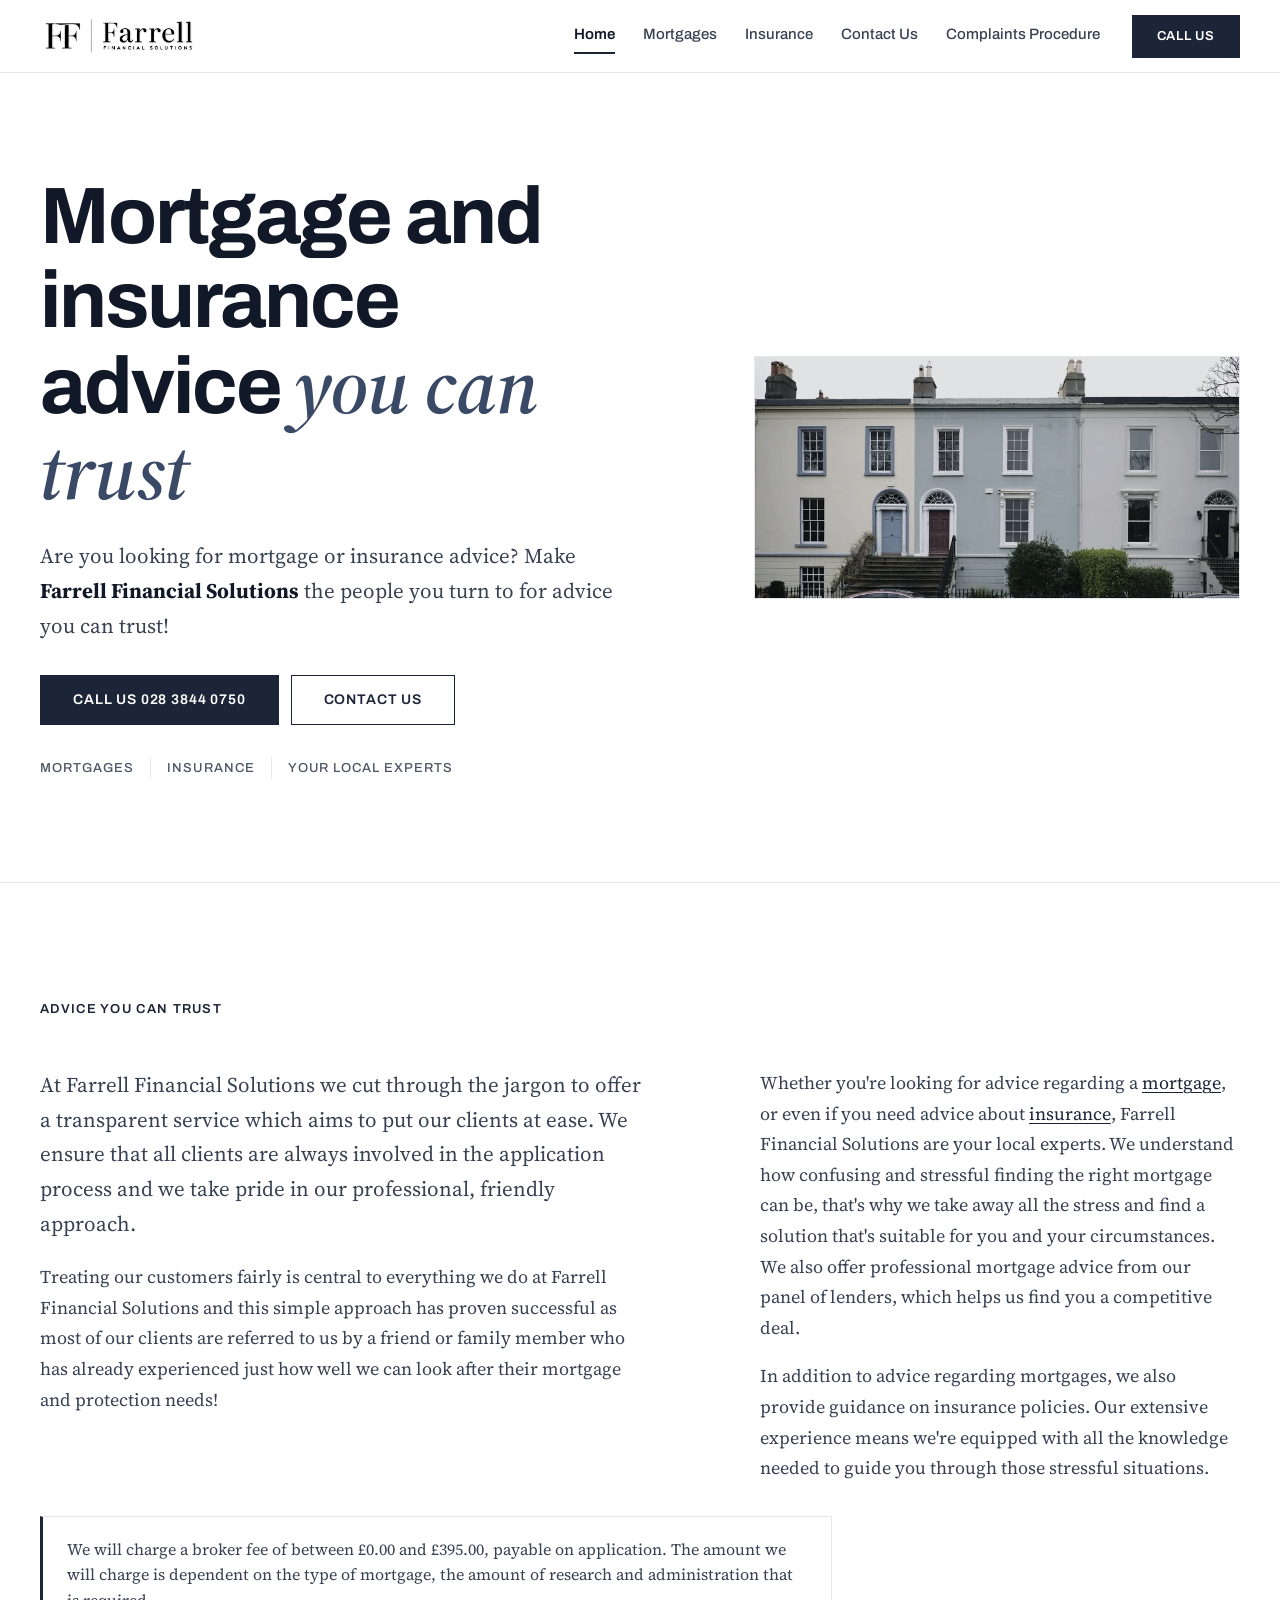
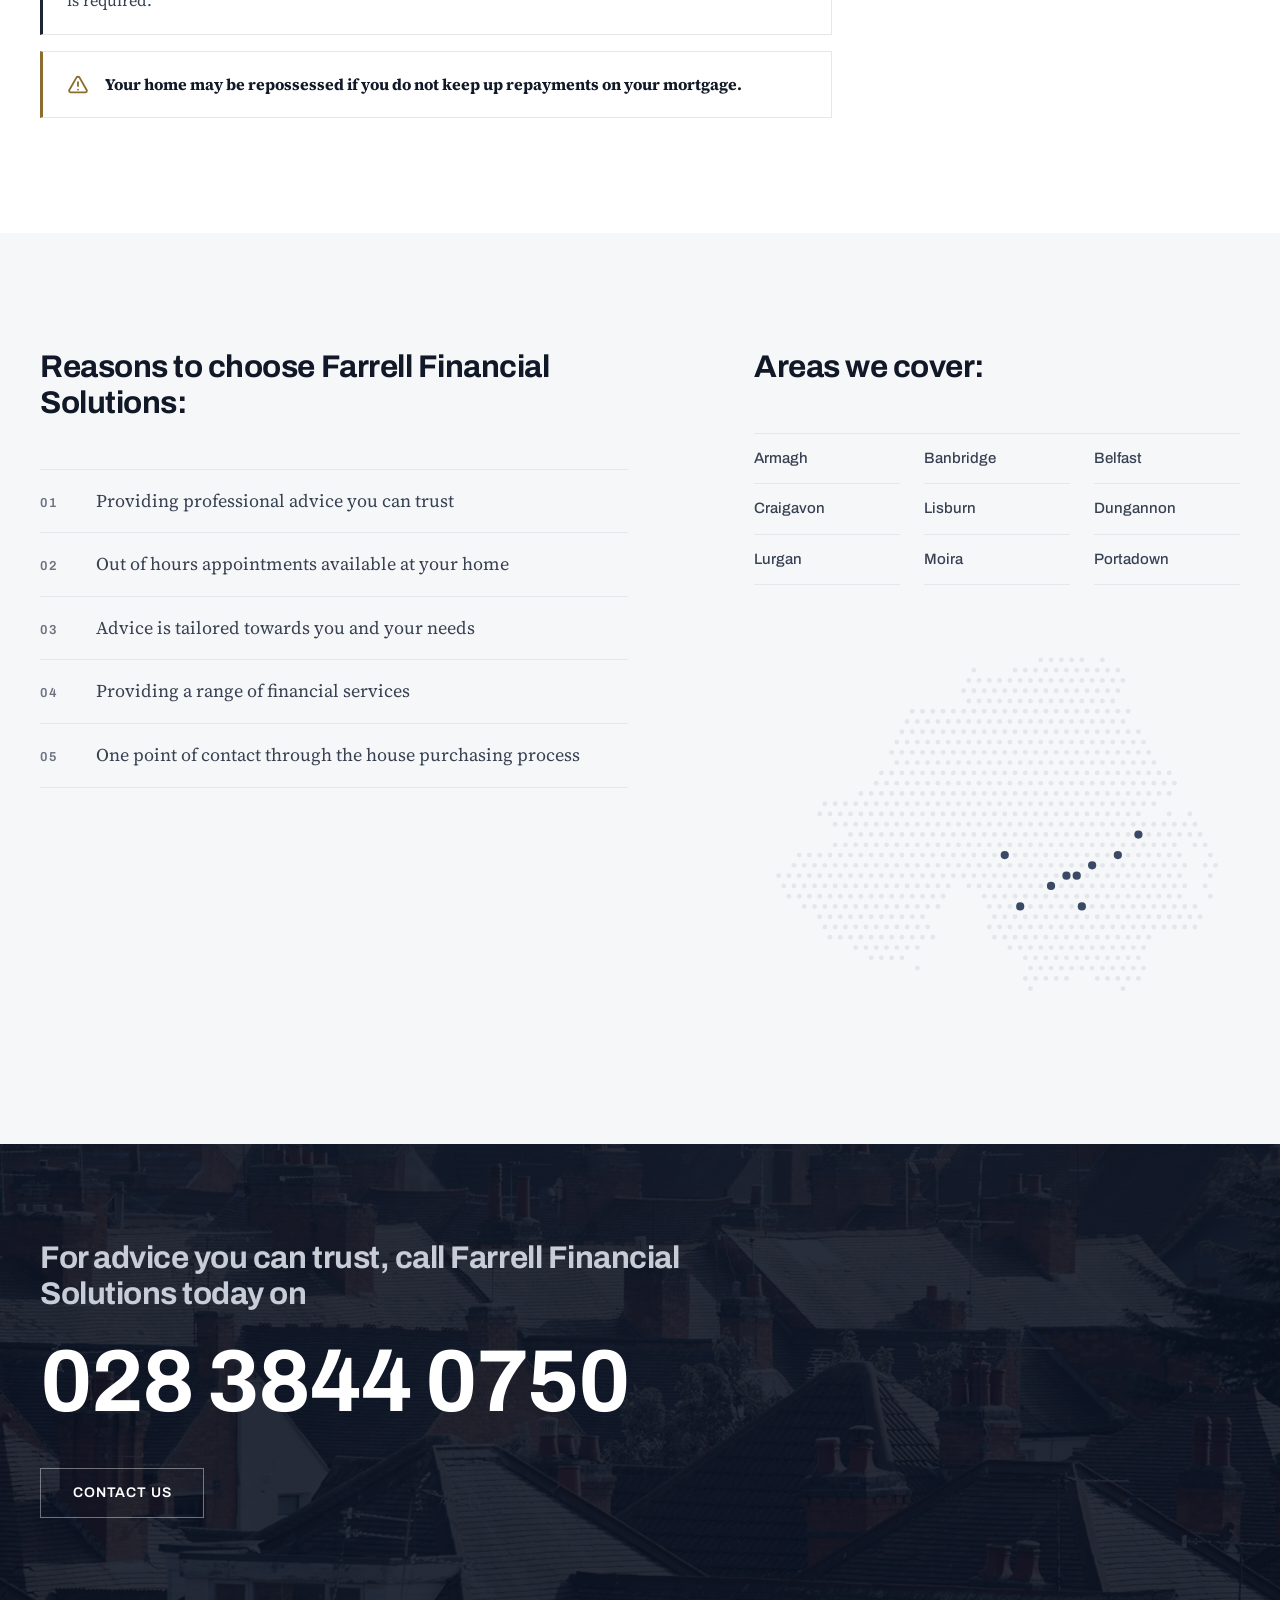
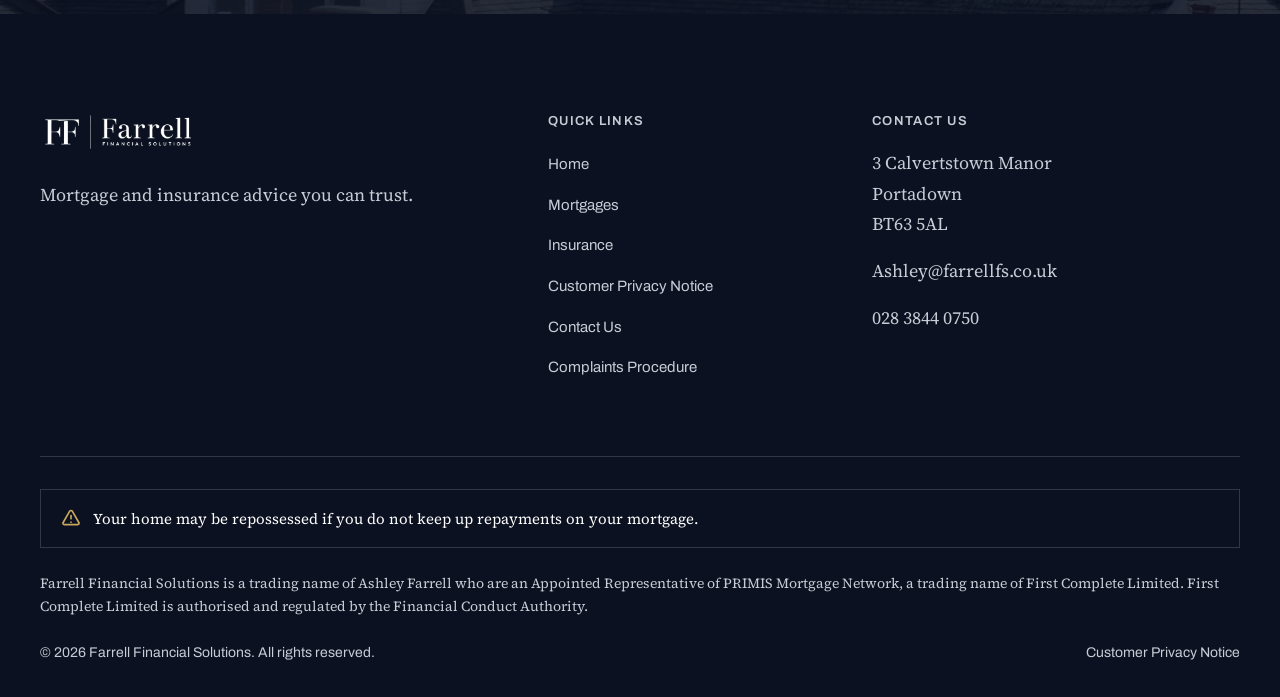
==== commit 903c037e: "Fix load performance and hero placement - Convert all photography to WebP q75 (45-55% smaller; page " ====
--- a/index.html
+++ b/index.html
@@ -15,6 +15,7 @@
   <link rel="preconnect" href="https://fonts.googleapis.com">
   <link rel="preconnect" href="https://fonts.gstatic.com" crossorigin>
   <link href="https://fonts.googleapis.com/css2?family=Archivo:wght@500;600;700&family=Source+Serif+4:ital,opsz,wght@0,8..60,400;0,8..60,600;1,8..60,600&display=swap" rel="stylesheet">
+  <link rel="preload" as="image" imagesrcset="assets/photos/hero-georgian-terrace-800.webp 800w, assets/photos/hero-georgian-terrace-1600.webp 1600w" imagesizes="(max-width: 899px) 92vw, 40vw">
   <link rel="stylesheet" href="css/styles.css">
 </head>
 <body>
@@ -66,7 +67,7 @@
         </div>
 
         <div class="col-5 start-8 photo-frame ratio-4x3">
-          <img src="assets/photos/hero-georgian-terrace-1600.jpg" srcset="assets/photos/hero-georgian-terrace-800.jpg 800w, assets/photos/hero-georgian-terrace-1600.jpg 1600w" sizes="(max-width: 899px) 92vw, 40vw" alt="Georgian terraced houses with painted front doors on a residential street" width="1600" height="1067" loading="eager" fetchpriority="high" decoding="async">
+          <img src="assets/photos/hero-georgian-terrace-1600.webp" srcset="assets/photos/hero-georgian-terrace-800.webp 800w, assets/photos/hero-georgian-terrace-1600.webp 1600w" sizes="(max-width: 899px) 92vw, 40vw" alt="Georgian terraced houses with painted front doors on a residential street" width="1600" height="1067" loading="eager" fetchpriority="high" decoding="async">
         </div>
       </div>
     </section>
--- a/css/styles.css
+++ b/css/styles.css
@@ -366,13 +366,8 @@
 }
 .hero .grid-12 { align-items: center; }
 
-/* photo locks to the row bottom, then breaks the hero's rule into the next section;
-   2:1 crop keeps the terrace facade and drops the parked cars out of frame */
-.hero .photo-frame {
-  align-self: end;
-  aspect-ratio: 2 / 1;
-  margin-bottom: -160px;
-}
+/* 2:1 editorial crop keeps the terrace facade and drops the parked cars out of frame */
+.hero .photo-frame { aspect-ratio: 2 / 1; }
 .hero .photo-frame img { object-position: 50% 20%; }
 
 .hero h1 { margin-bottom: var(--sp-6); }
@@ -554,7 +549,7 @@
 .cta-photo {
   background:
     linear-gradient(rgba(11, 17, 32, 0.88), rgba(11, 17, 32, 0.88)),
-    url("../assets/photos/terrace-rooftops-1600.jpg") center / cover no-repeat;
+    url("../assets/photos/terrace-rooftops-1600.webp") center / cover no-repeat;
 }
 /* Dim lead-in line so the phone number carries the band */
 .cta-band h2 {
@@ -810,7 +805,6 @@
   .photo-frame { max-width: 560px; }
   .photo-frame-sm { max-width: 384px; }
 
-  .hero .photo-frame { margin-bottom: 0; }
 }
 
 @media (max-width: 640px) {
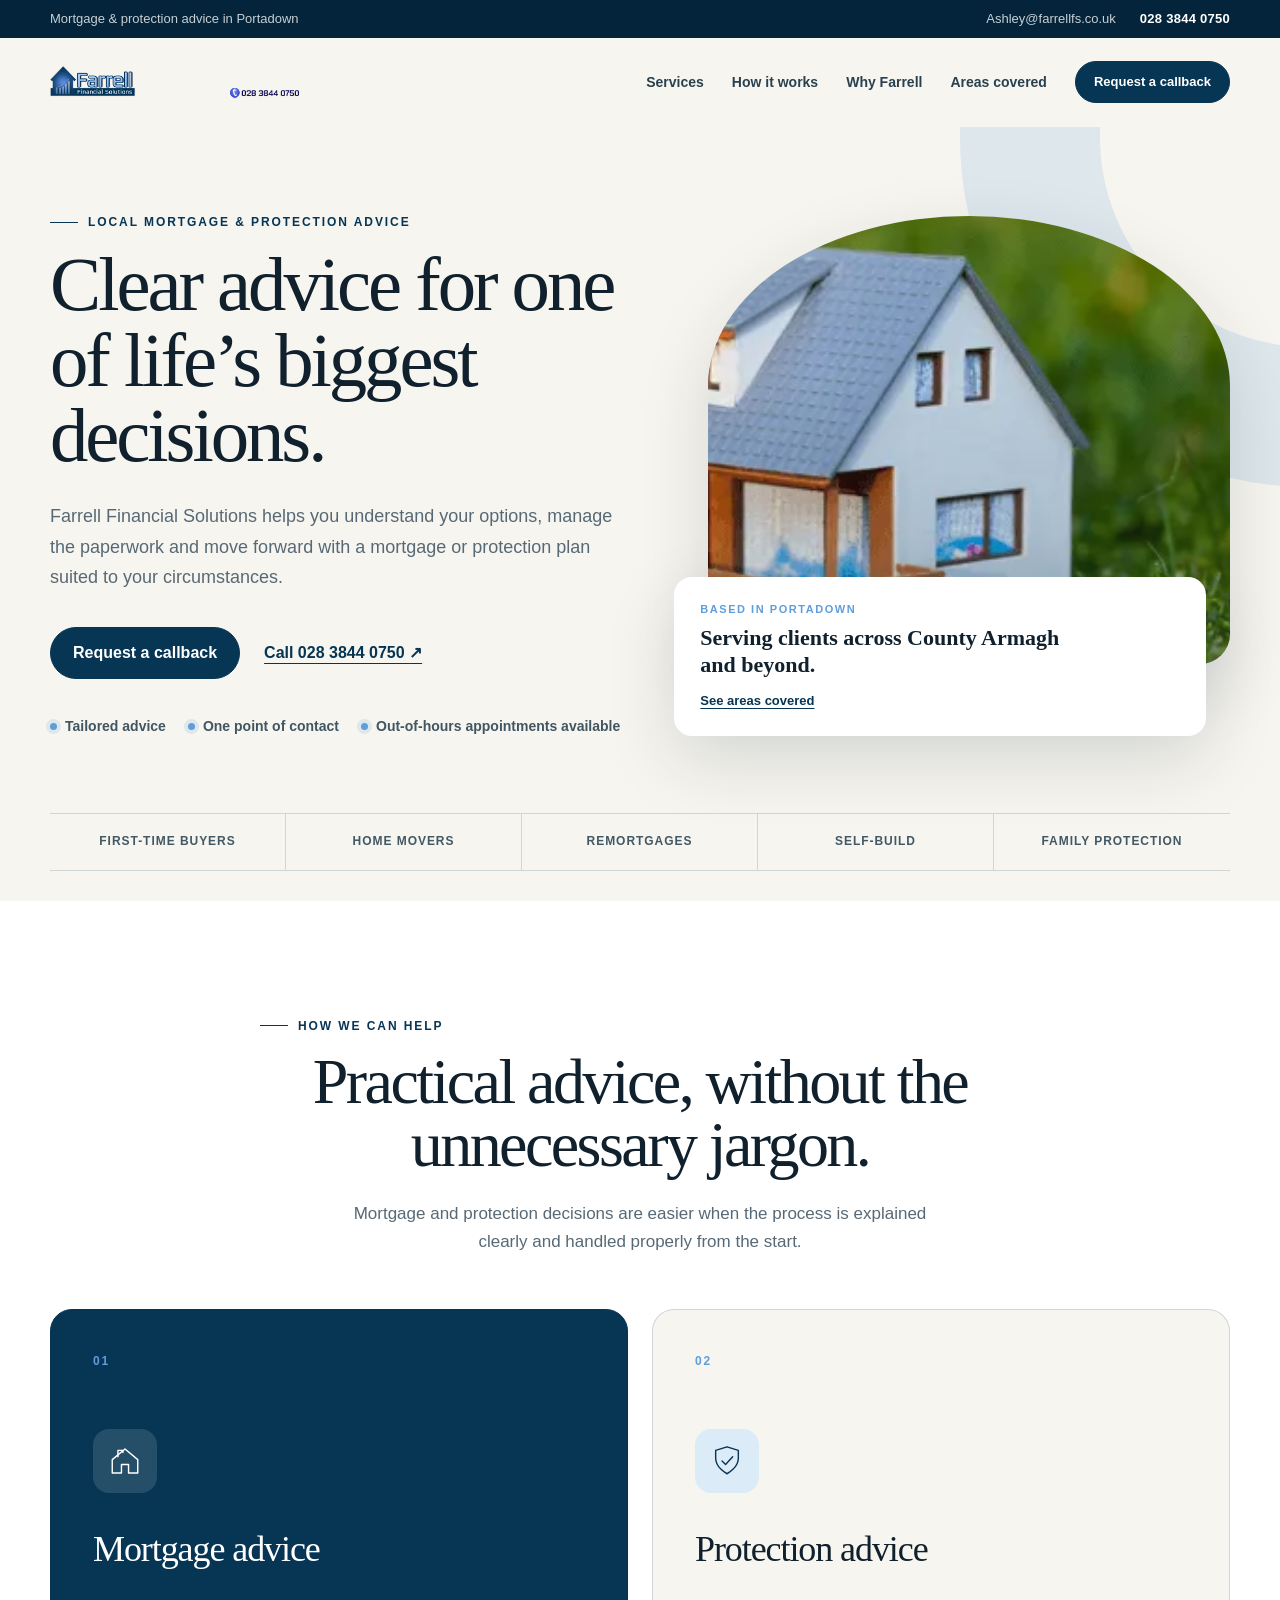
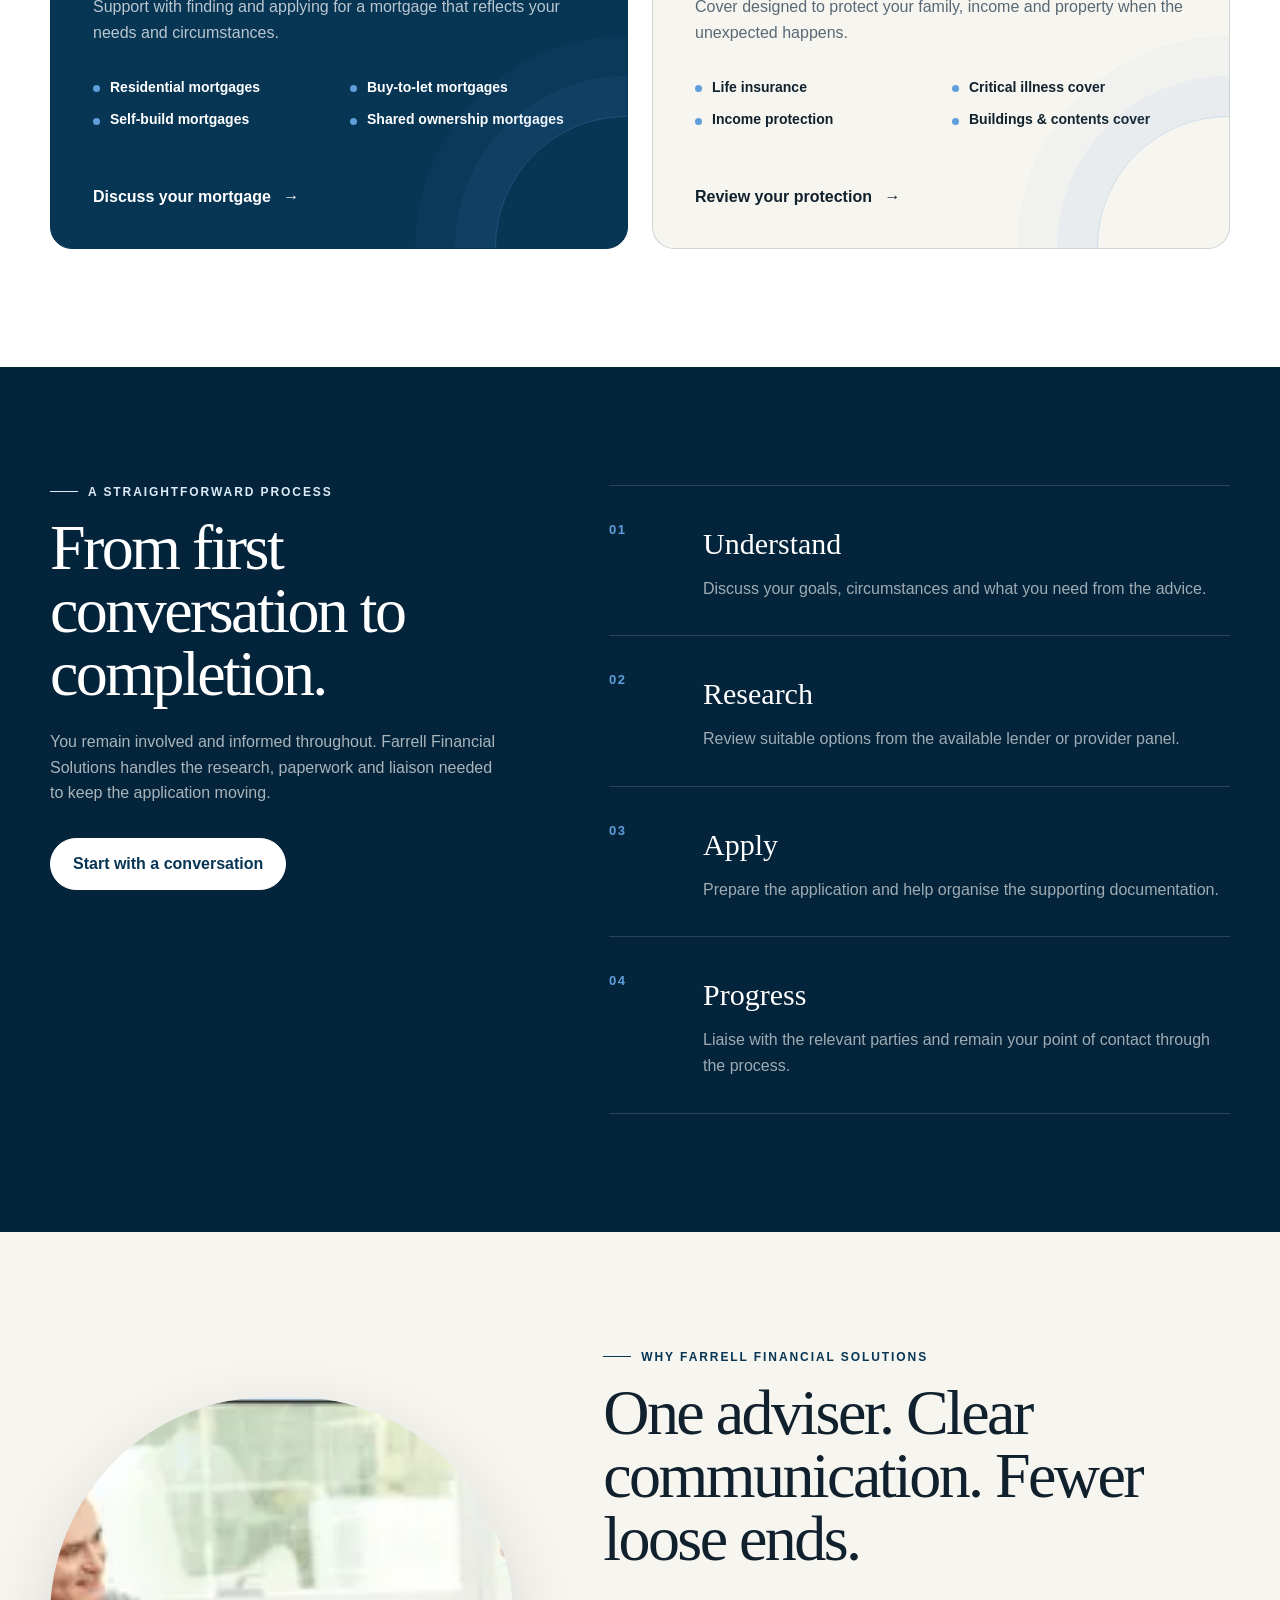
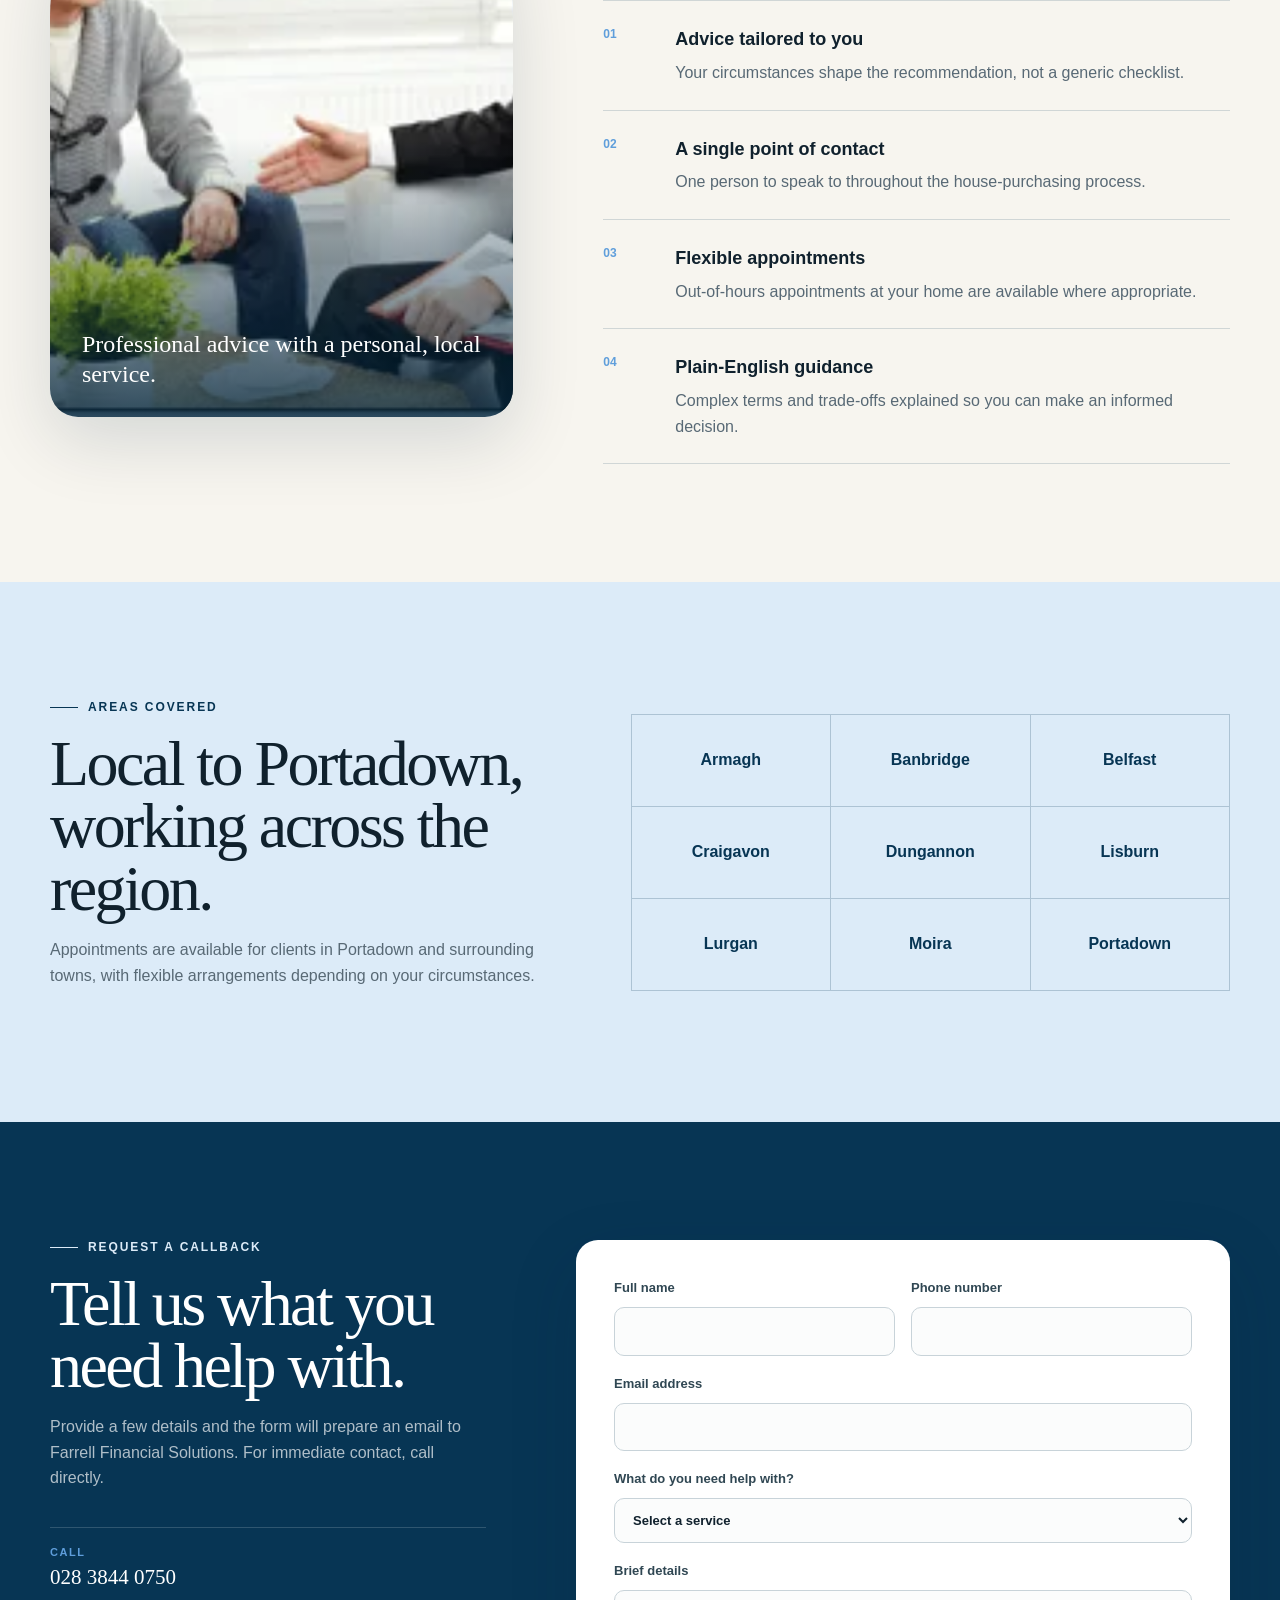
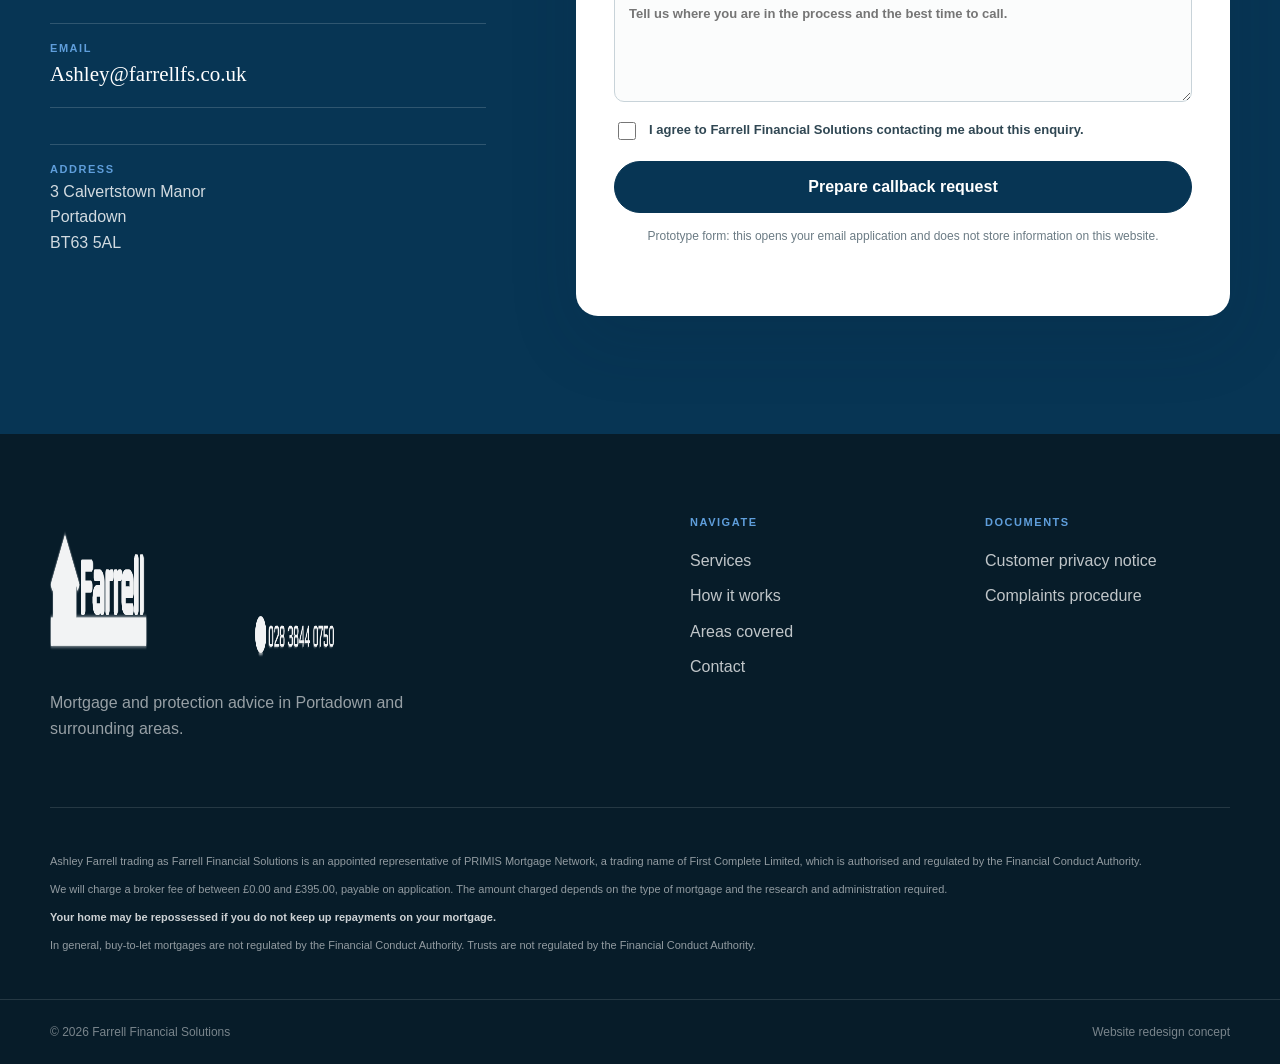
==== commit 189fba26: "Swap site for the single-page redesign concept Replaces the five-page ink/Swiss site with the suppli" ====
--- a/index.html
+++ b/index.html
@@ -1,210 +1,289 @@
-<!DOCTYPE html>
+<!doctype html>
 <html lang="en-GB">
 <head>
-  <meta charset="UTF-8">
-  <meta name="viewport" content="width=device-width, initial-scale=1.0">
-  <title>Mortgage Advisers- Craigavon | Farrell Financial Solutions</title>
-  <meta name="description" content="Mortgage and insurance advice you can trust. Farrell Financial Solutions are your local experts covering Armagh, Banbridge, Belfast, Craigavon, Lisburn, Dungannon, Lurgan, Moira and Portadown.">
+  <meta charset="utf-8">
+  <meta name="viewport" content="width=device-width, initial-scale=1">
+  <meta name="description" content="Clear mortgage and protection advice from Farrell Financial Solutions in Portadown, serving clients across County Armagh and surrounding areas.">
+  <meta name="theme-color" content="#073554">
+  <script>document.documentElement.classList.add('js')</script>
+  <title>Farrell Financial Solutions | Mortgage &amp; Protection Advice</title>
   <meta property="og:type" content="website">
   <meta property="og:locale" content="en_GB">
-  <meta property="og:title" content="Mortgage Advisers- Craigavon | Farrell Financial Solutions">
-  <meta property="og:description" content="Mortgage and insurance advice you can trust. Farrell Financial Solutions are your local experts covering Armagh, Banbridge, Belfast, Craigavon, Lisburn, Dungannon, Lurgan, Moira and Portadown.">
+  <meta property="og:title" content="Farrell Financial Solutions | Mortgage &amp; Protection Advice">
+  <meta property="og:description" content="Clear mortgage and protection advice from Farrell Financial Solutions in Portadown, serving clients across County Armagh and surrounding areas.">
   <link rel="icon" type="image/png" sizes="32x32" href="assets/farrell_cropped_logo_assets/04_favicon_monogram/favicon-32x32.png">
   <link rel="icon" type="image/png" sizes="192x192" href="assets/farrell_cropped_logo_assets/04_favicon_monogram/favicon-192x192.png">
   <link rel="apple-touch-icon" href="assets/farrell_cropped_logo_assets/04_favicon_monogram/favicon-180x180.png">
-  <link rel="preconnect" href="https://fonts.googleapis.com">
-  <link rel="preconnect" href="https://fonts.gstatic.com" crossorigin>
-  <link href="https://fonts.googleapis.com/css2?family=Archivo:wght@500;600;700&family=Source+Serif+4:ital,opsz,wght@0,8..60,400;0,8..60,600;1,8..60,600&display=swap" rel="stylesheet">
-  <link rel="preload" as="image" imagesrcset="assets/photos/hero-georgian-terrace-800.webp 800w, assets/photos/hero-georgian-terrace-1600.webp 1600w" imagesizes="(max-width: 899px) 92vw, 40vw">
-  <link rel="stylesheet" href="css/styles.css">
+  <link rel="preload" href="assets/house.webp" as="image" fetchpriority="high">
+  <link rel="stylesheet" href="styles.css">
 </head>
 <body>
-  <a class="skip-link" href="#main">Skip to content</a>
-
-  <!-- ============================ Header ============================ -->
-  <header class="site-header">
-    <div class="container header-inner">
-      <a class="brand" href="index.html" aria-label="Farrell Financial Solutions Home">
-        <img class="brand-logo" src="assets/farrell_cropped_logo_assets/02_horizontal_lockup/black-horizontal-lockup-transparent.png" alt="" width="507" height="142">
+  <a class="skip-link" href="#main">Skip to main content</a>
+
+  <div class="utility-bar" aria-label="Contact information">
+    <div class="shell utility-inner">
+      <p>Mortgage &amp; protection advice in Portadown</p>
+      <div class="utility-actions">
+        <a href="mailto:Ashley@farrellfs.co.uk">Ashley@farrellfs.co.uk</a>
+        <a class="utility-phone" href="tel:+442838440750">028 3844 0750</a>
+      </div>
+    </div>
+  </div>
+
+  <header class="site-header" data-header>
+    <div class="shell header-inner">
+      <a class="brand" href="#top" aria-label="Farrell Financial Solutions home">
+        <img src="assets/farrell-logo.png" alt="Farrell Financial Solutions" width="970" height="160">
       </a>
 
-      <nav class="main-nav" id="main-nav" aria-label="Main navigation">
-        <a href="index.html" aria-current="page">Home</a>
-        <a href="mortgages.html">Mortgages</a>
-        <a href="insurance.html">Insurance</a>
-        <a href="contact.html">Contact Us</a>
-        <a href="complaints-procedure.html">Complaints Procedure</a>
+      <button class="menu-button" type="button" aria-expanded="false" aria-controls="primary-nav" data-menu-button>
+        <span class="sr-only">Open menu</span>
+        <span></span><span></span><span></span>
+      </button>
+
+      <nav class="primary-nav" id="primary-nav" aria-label="Primary navigation" data-menu>
+        <a href="#services">Services</a>
+        <a href="#process">How it works</a>
+        <a href="#why-us">Why Farrell</a>
+        <a href="#areas">Areas covered</a>
+        <a class="button button-small" href="#contact">Request a callback</a>
       </nav>
-
-      <div class="header-cta">
-        <a class="btn btn-dark" href="tel:02838440750">Call Us</a>
-      </div>
-
-      <button class="nav-toggle" aria-expanded="false" aria-controls="main-nav" aria-label="Open menu">
-        <svg class="icon-menu" width="22" height="22" viewBox="0 0 24 24" fill="none" stroke="currentColor" stroke-width="2" stroke-linecap="round" aria-hidden="true"><path d="M4 6h16M4 12h16M4 18h16"/></svg>
-        <svg class="icon-close" width="22" height="22" viewBox="0 0 24 24" fill="none" stroke="currentColor" stroke-width="2" stroke-linecap="round" aria-hidden="true"><path d="M6 6l12 12M18 6 6 18"/></svg>
-      </button>
     </div>
   </header>
 
   <main id="main">
-
-    <!-- ============================ Hero ============================ -->
-    <section class="hero">
-      <div class="container grid-12">
-        <div class="col-6">
-          <h1>Mortgage and insurance advice <span class="accent-underline">you can trust</span></h1>
-          <p class="hero-lede">Are you looking for mortgage or insurance advice? Make <strong>Farrell Financial Solutions</strong> the people you turn to for advice you can trust!</p>
+    <section class="hero" id="top">
+      <div class="hero-orbit" aria-hidden="true"></div>
+      <div class="shell hero-grid">
+        <div class="hero-copy reveal">
+          <p class="eyebrow"><span></span> Local mortgage &amp; protection advice</p>
+          <h1>Clear advice for one of life’s biggest decisions.</h1>
+          <p class="hero-lead">Farrell Financial Solutions helps you understand your options, manage the paperwork and move forward with a mortgage or protection plan suited to your circumstances.</p>
           <div class="hero-actions">
-            <a class="btn btn-primary btn-lg" href="tel:02838440750">Call Us 028 3844 0750</a>
-            <a class="btn btn-outline btn-lg" href="contact.html">Contact us</a>
-          </div>
-          <ul class="hero-chips" aria-label="Services">
-            <li>Mortgages</li>
-            <li>Insurance</li>
-            <li>Your local experts</li>
+            <a class="button" href="#contact">Request a callback</a>
+            <a class="text-link" href="tel:+442838440750">Call 028 3844 0750 <span aria-hidden="true">↗</span></a>
+          </div>
+          <ul class="hero-points" aria-label="Key benefits">
+            <li>Tailored advice</li>
+            <li>One point of contact</li>
+            <li>Out-of-hours appointments available</li>
           </ul>
         </div>
 
-        <div class="col-5 start-8 photo-frame ratio-4x3">
-          <img src="assets/photos/hero-georgian-terrace-1600.webp" srcset="assets/photos/hero-georgian-terrace-800.webp 800w, assets/photos/hero-georgian-terrace-1600.webp 1600w" sizes="(max-width: 899px) 92vw, 40vw" alt="Georgian terraced houses with painted front doors on a residential street" width="1600" height="1067" loading="eager" fetchpriority="high" decoding="async">
-        </div>
-      </div>
-    </section>
-
-    <!-- ============================ About / intro copy ============================ -->
-    <section class="section section-white">
-      <div class="container">
-        <div class="section-head">
-          <span class="eyebrow">Advice you can trust</span>
-        </div>
-        <div class="split">
-          <div class="prose">
-            <p class="lead">At Farrell Financial Solutions we cut through the jargon to offer a transparent service which aims to put our clients at ease. We ensure that all clients are always involved in the application process and we take pride in our professional, friendly approach.</p>
-            <p>Treating our customers fairly is central to everything we do at Farrell Financial Solutions and this simple approach has proven successful as most of our clients are referred to us by a friend or family member who has already experienced just how well we can look after their mortgage and protection needs!</p>
-          </div>
-          <div class="prose">
-            <p>Whether you're looking for advice regarding a <a href="mortgages.html">mortgage</a>, or even if you need advice about <a href="insurance.html">insurance</a>, Farrell Financial Solutions are your local experts. We understand how confusing and stressful finding the right mortgage can be, that's why we take away all the stress and find a solution that's suitable for you and your circumstances. We also offer professional mortgage advice from our panel of lenders, which helps us find you a competitive deal.</p>
-            <p>In addition to advice regarding mortgages, we also provide guidance on insurance policies. Our extensive experience means we're equipped with all the knowledge needed to guide you through those stressful situations.</p>
-          </div>
-        </div>
-
-        <div class="notice-stack mt-3">
-          <div class="notice">
-            <p>We will charge a broker fee of between £0.00 and £395.00, payable on application. The amount we will charge is dependent on the type of mortgage, the amount of research and administration that is required.</p>
-          </div>
-          <div class="notice notice-warning">
-            <svg width="22" height="22" viewBox="0 0 24 24" fill="none" stroke="currentColor" stroke-width="2" stroke-linecap="round" stroke-linejoin="round" aria-hidden="true"><path d="m21.73 18-8-14a2 2 0 0 0-3.48 0l-8 14A2 2 0 0 0 4 20h16a2 2 0 0 0 1.73-2Z"/><path d="M12 9v4"/><path d="M12 17h.01"/></svg>
-            <p><strong>Your home may be repossessed if you do not keep up repayments on your mortgage.</strong></p>
-          </div>
-        </div>
-      </div>
-    </section>
-
-    <!-- ============================ Reasons ============================ -->
-    <section class="section section-tint">
-      <div class="container">
-        <div class="grid-12">
-          <div class="col-6">
-            <div class="section-head">
-              <h2>Reasons to choose Farrell Financial Solutions:</h2>
+        <div class="hero-visual reveal" data-delay="1">
+          <div class="hero-image-wrap">
+            <img src="assets/house.webp" alt="Model home representing mortgage planning" width="970" height="300" fetchpriority="high">
+          </div>
+          <div class="hero-note">
+            <span class="hero-note-label">Based in Portadown</span>
+            <strong>Serving clients across County Armagh and beyond.</strong>
+            <a href="#areas">See areas covered</a>
+          </div>
+        </div>
+      </div>
+
+      <div class="shell trust-strip reveal" data-delay="2" aria-label="Services at a glance">
+        <span>First-time buyers</span>
+        <span>Home movers</span>
+        <span>Remortgages</span>
+        <span>Self-build</span>
+        <span>Family protection</span>
+      </div>
+    </section>
+
+    <section class="section services" id="services">
+      <div class="shell">
+        <div class="section-heading reveal">
+          <p class="eyebrow"><span></span> How we can help</p>
+          <h2>Practical advice, without the unnecessary jargon.</h2>
+          <p>Mortgage and protection decisions are easier when the process is explained clearly and handled properly from the start.</p>
+        </div>
+
+        <div class="service-grid">
+          <article class="service-card service-card-primary reveal">
+            <div class="service-number">01</div>
+            <div class="service-icon" aria-hidden="true">
+              <svg viewBox="0 0 48 48" role="img"><path d="M6 22 24 7l18 15v19H29V29H19v12H6V22Z"/><path d="M14 18V9h7v3"/></svg>
             </div>
-            <ul class="index-list">
-              <li>Providing professional advice you can trust</li>
-              <li>Out of hours appointments available at your home</li>
-              <li>Advice is tailored towards you and your needs</li>
-              <li>Providing a range of financial services</li>
-              <li>One point of contact through the house purchasing process</li>
+            <h3>Mortgage advice</h3>
+            <p>Support with finding and applying for a mortgage that reflects your needs and circumstances.</p>
+            <ul>
+              <li>Residential mortgages</li>
+              <li>Buy-to-let mortgages</li>
+              <li>Self-build mortgages</li>
+              <li>Shared ownership mortgages</li>
             </ul>
-          </div>
-
-          <div class="col-5 start-8">
-            <div class="section-head">
-              <h2>Areas we cover:</h2>
+            <a class="card-link" href="#contact" data-service="Mortgage advice">Discuss your mortgage <span aria-hidden="true">→</span></a>
+          </article>
+
+          <article class="service-card reveal" data-delay="1">
+            <div class="service-number">02</div>
+            <div class="service-icon" aria-hidden="true">
+              <svg viewBox="0 0 48 48" role="img"><path d="M24 42s16-8.3 16-22V9l-16-5L8 9v11c0 13.7 16 22 16 22Z"/><path d="m17 24 5 5 10-11"/></svg>
             </div>
-            <ul class="pill-grid">
-              <li>Armagh</li>
-              <li>Banbridge</li>
-              <li>Belfast</li>
-              <li>Craigavon</li>
-              <li>Lisburn</li>
-              <li>Dungannon</li>
-              <li>Lurgan</li>
-              <li>Moira</li>
-              <li>Portadown</li>
+            <h3>Protection advice</h3>
+            <p>Cover designed to protect your family, income and property when the unexpected happens.</p>
+            <ul>
+              <li>Life insurance</li>
+              <li>Critical illness cover</li>
+              <li>Income protection</li>
+              <li>Buildings &amp; contents cover</li>
             </ul>
-            <img class="area-map" src="assets/ni-dotmap.svg" alt="" aria-hidden="true" width="520" height="440" loading="lazy" decoding="async">
-          </div>
-        </div>
-      </div>
-    </section>
-
-    <!-- ============================ CTA ============================ -->
-    <section class="cta-band cta-photo">
-      <div class="container">
-        <h2>For advice you can trust, call Farrell Financial Solutions today on</h2>
-        <a class="cta-phone" href="tel:02838440750">028 3844 0750</a>
-        <div class="cta-actions">
-          <a class="btn btn-ghost-light btn-lg" href="contact.html">Contact us</a>
-        </div>
-      </div>
-    </section>
-
+            <a class="card-link" href="#contact" data-service="Protection advice">Review your protection <span aria-hidden="true">→</span></a>
+          </article>
+        </div>
+      </div>
+    </section>
+
+    <section class="section process" id="process">
+      <div class="shell process-grid">
+        <div class="process-intro reveal">
+          <p class="eyebrow eyebrow-light"><span></span> A straightforward process</p>
+          <h2>From first conversation to completion.</h2>
+          <p>You remain involved and informed throughout. Farrell Financial Solutions handles the research, paperwork and liaison needed to keep the application moving.</p>
+          <a class="button button-light" href="#contact">Start with a conversation</a>
+        </div>
+
+        <ol class="steps" aria-label="Four-step advice process">
+          <li class="reveal">
+            <span>01</span>
+            <div><h3>Understand</h3><p>Discuss your goals, circumstances and what you need from the advice.</p></div>
+          </li>
+          <li class="reveal" data-delay="1">
+            <span>02</span>
+            <div><h3>Research</h3><p>Review suitable options from the available lender or provider panel.</p></div>
+          </li>
+          <li class="reveal" data-delay="2">
+            <span>03</span>
+            <div><h3>Apply</h3><p>Prepare the application and help organise the supporting documentation.</p></div>
+          </li>
+          <li class="reveal" data-delay="3">
+            <span>04</span>
+            <div><h3>Progress</h3><p>Liaise with the relevant parties and remain your point of contact through the process.</p></div>
+          </li>
+        </ol>
+      </div>
+    </section>
+
+    <section class="section why-us" id="why-us">
+      <div class="shell why-grid">
+        <div class="why-image reveal">
+          <img src="assets/advice.webp" alt="A couple speaking with a financial adviser" width="310" height="207" loading="lazy">
+          <div class="image-caption">Professional advice with a personal, local service.</div>
+        </div>
+
+        <div class="why-copy">
+          <div class="section-heading section-heading-left reveal">
+            <p class="eyebrow"><span></span> Why Farrell Financial Solutions</p>
+            <h2>One adviser. Clear communication. Fewer loose ends.</h2>
+          </div>
+          <div class="benefit-list">
+            <article class="reveal">
+              <span>01</span><div><h3>Advice tailored to you</h3><p>Your circumstances shape the recommendation, not a generic checklist.</p></div>
+            </article>
+            <article class="reveal" data-delay="1">
+              <span>02</span><div><h3>A single point of contact</h3><p>One person to speak to throughout the house-purchasing process.</p></div>
+            </article>
+            <article class="reveal" data-delay="2">
+              <span>03</span><div><h3>Flexible appointments</h3><p>Out-of-hours appointments at your home are available where appropriate.</p></div>
+            </article>
+            <article class="reveal" data-delay="3">
+              <span>04</span><div><h3>Plain-English guidance</h3><p>Complex terms and trade-offs explained so you can make an informed decision.</p></div>
+            </article>
+          </div>
+        </div>
+      </div>
+    </section>
+
+    <section class="section areas" id="areas">
+      <div class="shell areas-grid">
+        <div class="areas-copy reveal">
+          <p class="eyebrow"><span></span> Areas covered</p>
+          <h2>Local to Portadown, working across the region.</h2>
+          <p>Appointments are available for clients in Portadown and surrounding towns, with flexible arrangements depending on your circumstances.</p>
+        </div>
+        <ul class="area-list reveal" data-delay="1">
+          <li>Armagh</li><li>Banbridge</li><li>Belfast</li><li>Craigavon</li><li>Dungannon</li><li>Lisburn</li><li>Lurgan</li><li>Moira</li><li>Portadown</li>
+        </ul>
+      </div>
+    </section>
+
+    <section class="section contact" id="contact">
+      <div class="shell contact-grid">
+        <div class="contact-copy reveal">
+          <p class="eyebrow eyebrow-light"><span></span> Request a callback</p>
+          <h2>Tell us what you need help with.</h2>
+          <p>Provide a few details and the form will prepare an email to Farrell Financial Solutions. For immediate contact, call directly.</p>
+          <div class="contact-direct">
+            <a href="tel:+442838440750"><small>Call</small><strong>028 3844 0750</strong></a>
+            <a href="mailto:Ashley@farrellfs.co.uk"><small>Email</small><strong>Ashley@farrellfs.co.uk</strong></a>
+          </div>
+          <address>
+            <small>Address</small>
+            3 Calvertstown Manor<br>
+            Portadown<br>
+            BT63 5AL
+          </address>
+        </div>
+
+        <form class="callback-form reveal" data-delay="1" data-contact-form>
+          <div class="form-row">
+            <label>Full name<input type="text" name="name" autocomplete="name" required></label>
+            <label>Phone number<input type="tel" name="phone" autocomplete="tel" required></label>
+          </div>
+          <label>Email address<input type="email" name="email" autocomplete="email" required></label>
+          <label>What do you need help with?
+            <select name="service" required>
+              <option value="">Select a service</option>
+              <option>General mortgage advice</option>
+              <option>First-time buyer mortgage</option>
+              <option>Home mover mortgage</option>
+              <option>Remortgage</option>
+              <option>Buy-to-let mortgage</option>
+              <option>Self-build mortgage</option>
+              <option>Protection advice</option>
+              <option>Other enquiry</option>
+            </select>
+          </label>
+          <label>Brief details<textarea name="message" rows="4" placeholder="Tell us where you are in the process and the best time to call."></textarea></label>
+          <label class="check-label"><input type="checkbox" name="consent" required><span>I agree to Farrell Financial Solutions contacting me about this enquiry.</span></label>
+          <button class="button button-full" type="submit">Prepare callback request</button>
+          <p class="form-note">Prototype form: this opens your email application and does not store information on this website.</p>
+          <div class="form-status" role="status" aria-live="polite" data-form-status></div>
+        </form>
+      </div>
+    </section>
   </main>
 
-  <!-- ============================ Footer ============================ -->
   <footer class="site-footer">
-    <div class="container">
-      <div class="footer-grid">
-        <div>
-          <a class="brand" href="index.html" aria-label="Farrell Financial Solutions Home">
-            <img class="brand-logo" src="assets/farrell_cropped_logo_assets/02_horizontal_lockup/white-horizontal-lockup-transparent.png" alt="" width="498" height="142">
-          </a>
-          <p>Mortgage and insurance advice you can trust.</p>
-        </div>
-
-        <nav aria-label="Footer navigation">
-          <h4>Quick links</h4>
-          <ul class="footer-links">
-            <li><a href="index.html">Home</a></li>
-            <li><a href="mortgages.html">Mortgages</a></li>
-            <li><a href="insurance.html">Insurance</a></li>
-            <li><a href="assets/Customer-Privacy-Notice.pdf" target="_blank" rel="noopener">Customer Privacy Notice</a></li>
-            <li><a href="contact.html">Contact Us</a></li>
-            <li><a href="complaints-procedure.html">Complaints Procedure</a></li>
-          </ul>
-        </nav>
-
-        <div>
-          <h4>Contact Us</h4>
-          <ul class="footer-contact">
-            <li>
-              <a href="https://www.google.com/maps/search/?api=1&amp;query=3+Calvertstown+Manor%2C+Portadown+BT63+5AL" target="_blank" rel="noopener">3 Calvertstown Manor<br>Portadown<br>BT63 5AL</a>
-            </li>
-            <li>
-              <a href="mailto:Ashley@farrellfs.co.uk">Ashley@farrellfs.co.uk</a>
-            </li>
-            <li>
-              <a href="tel:02838440750">028 3844 0750</a>
-            </li>
-          </ul>
-        </div>
-      </div>
-
-      <div class="footer-legal">
-        <div class="footer-warning">
-          <svg width="20" height="20" viewBox="0 0 24 24" fill="none" stroke="currentColor" stroke-width="2" stroke-linecap="round" stroke-linejoin="round" aria-hidden="true"><path d="m21.73 18-8-14a2 2 0 0 0-3.48 0l-8 14A2 2 0 0 0 4 20h16a2 2 0 0 0 1.73-2Z"/><path d="M12 9v4"/><path d="M12 17h.01"/></svg>
-          <p>Your home may be repossessed if you do not keep up repayments on your mortgage.</p>
-        </div>
-        <p class="footer-reg">Farrell Financial Solutions is a trading name of Ashley Farrell who are an Appointed Representative of PRIMIS Mortgage Network, a trading name of First Complete Limited. First Complete Limited is authorised and regulated by the Financial Conduct Authority.</p>
-        <div class="footer-bottom">
-          <p>&copy; <span id="footer-year">2026</span> Farrell Financial Solutions. All rights reserved.</p>
-          <p><a href="assets/Customer-Privacy-Notice.pdf" target="_blank" rel="noopener">Customer Privacy Notice</a></p>
-        </div>
-      </div>
+    <div class="shell footer-top">
+      <div class="footer-brand">
+        <img src="assets/farrell-logo.png" alt="Farrell Financial Solutions" width="970" height="160" loading="lazy">
+        <p>Mortgage and protection advice in Portadown and surrounding areas.</p>
+      </div>
+      <div class="footer-links">
+        <div><h2>Navigate</h2><a href="#services">Services</a><a href="#process">How it works</a><a href="#areas">Areas covered</a><a href="#contact">Contact</a></div>
+        <div><h2>Documents</h2><a href="assets/Customer-Privacy-Notice.pdf" target="_blank" rel="noopener">Customer privacy notice</a><a href="https://www.farrellfinancialsolutions.co.uk/complaints-procedure" target="_blank" rel="noopener">Complaints procedure</a></div>
+      </div>
+    </div>
+
+    <div class="shell compliance">
+      <p>Ashley Farrell trading as Farrell Financial Solutions is an appointed representative of PRIMIS Mortgage Network, a trading name of First Complete Limited, which is authorised and regulated by the Financial Conduct Authority.</p>
+      <p>We will charge a broker fee of between £0.00 and £395.00, payable on application. The amount charged depends on the type of mortgage and the research and administration required.</p>
+      <p><strong>Your home may be repossessed if you do not keep up repayments on your mortgage.</strong></p>
+      <p>In general, buy-to-let mortgages are not regulated by the Financial Conduct Authority. Trusts are not regulated by the Financial Conduct Authority.</p>
+    </div>
+
+    <div class="footer-bottom">
+      <div class="shell"><span>© <span data-year></span> Farrell Financial Solutions</span><span>Website redesign concept</span></div>
     </div>
   </footer>
 
-  <script src="js/main.js"></script>
+  <div class="mobile-action-bar" aria-label="Quick contact">
+    <a href="tel:+442838440750">Call now</a>
+    <a href="#contact">Request callback</a>
+  </div>
+
+  <script src="script.js"></script>
 </body>
 </html>
--- a/styles.css
+++ b/styles.css
@@ -0,0 +1,260 @@
+:root {
+  --navy: #073554;
+  --navy-deep: #03243a;
+  --blue: #5f9edb;
+  --blue-pale: #dcebf8;
+  --ink: #10212d;
+  --muted: #586975;
+  --paper: #f7f5ef;
+  --white: #ffffff;
+  --line: rgba(7, 53, 84, 0.16);
+  --shadow: 0 24px 70px rgba(3, 36, 58, 0.14);
+  --radius: 22px;
+  --shell: min(1180px, calc(100% - 40px));
+}
+
+* { box-sizing: border-box; }
+html { scroll-behavior: smooth; }
+body {
+  margin: 0;
+  background: var(--paper);
+  color: var(--ink);
+  font-family: Inter, ui-sans-serif, -apple-system, BlinkMacSystemFont, "Segoe UI", sans-serif;
+  font-size: 16px;
+  line-height: 1.6;
+  -webkit-font-smoothing: antialiased;
+}
+img { display: block; max-width: 100%; }
+a { color: inherit; }
+button, input, select, textarea { font: inherit; }
+button, a { -webkit-tap-highlight-color: transparent; }
+.shell { width: var(--shell); margin-inline: auto; }
+.sr-only { position: absolute; width: 1px; height: 1px; padding: 0; margin: -1px; overflow: hidden; clip: rect(0,0,0,0); white-space: nowrap; border: 0; }
+.skip-link { position: fixed; z-index: 999; top: 12px; left: 12px; transform: translateY(-150%); background: var(--white); padding: 10px 14px; border-radius: 8px; }
+.skip-link:focus { transform: none; }
+
+.utility-bar { background: var(--navy-deep); color: rgba(255,255,255,.78); font-size: 13px; }
+.utility-inner { min-height: 38px; display: flex; align-items: center; justify-content: space-between; gap: 24px; }
+.utility-inner p { margin: 0; }
+.utility-actions { display: flex; gap: 24px; }
+.utility-actions a { text-decoration: none; }
+.utility-actions a:hover { color: var(--white); }
+.utility-phone { color: var(--white); font-weight: 800; letter-spacing: .02em; }
+
+.site-header { position: sticky; top: 0; z-index: 30; background: rgba(247,245,239,.92); border-bottom: 1px solid transparent; backdrop-filter: blur(14px); transition: border-color .25s ease, box-shadow .25s ease; }
+.site-header.is-scrolled { border-color: var(--line); box-shadow: 0 10px 30px rgba(3,36,58,.07); }
+.header-inner { min-height: 88px; display: flex; align-items: center; justify-content: space-between; gap: 40px; }
+.brand { display: block; width: 250px; flex: 0 0 auto; }
+.brand img { width: 100%; height: auto; }
+.primary-nav { display: flex; align-items: center; gap: 28px; }
+.primary-nav > a { color: #29414f; font-weight: 700; font-size: 14px; text-decoration: none; }
+.primary-nav > a:not(.button):hover { color: var(--navy); }
+.primary-nav > a.button { color: var(--white); }
+.menu-button { display: none; border: 0; background: transparent; padding: 10px; cursor: pointer; }
+.menu-button span:not(.sr-only) { display: block; width: 25px; height: 2px; margin: 5px 0; background: var(--navy); transition: transform .2s, opacity .2s; }
+
+.button { display: inline-flex; min-height: 52px; align-items: center; justify-content: center; padding: 0 22px; border: 1px solid var(--navy); border-radius: 999px; background: var(--navy); color: var(--white); font-weight: 800; text-decoration: none; cursor: pointer; transition: transform .2s ease, background .2s ease, box-shadow .2s ease; }
+.button:hover { transform: translateY(-2px); background: var(--navy-deep); box-shadow: 0 12px 25px rgba(3,36,58,.18); }
+.button-small { min-height: 42px; padding-inline: 18px; font-size: 13px !important; }
+.button-light { background: var(--white); color: var(--navy); border-color: var(--white); }
+.button-light:hover { background: var(--blue-pale); }
+.button-full { width: 100%; }
+.text-link { color: var(--navy); font-weight: 800; text-decoration-thickness: 1px; text-underline-offset: 5px; }
+
+.hero { position: relative; overflow: hidden; padding: 88px 0 30px; }
+.hero-orbit { position: absolute; width: 700px; height: 700px; right: -380px; top: -340px; border: 140px solid rgba(95,158,219,.16); border-radius: 50%; pointer-events: none; }
+.hero-grid { display: grid; grid-template-columns: 1.06fr .94fr; gap: 70px; align-items: center; }
+.eyebrow { margin: 0 0 18px; color: var(--navy); font-size: 12px; line-height: 1.2; letter-spacing: .16em; font-weight: 900; text-transform: uppercase; display: flex; align-items: center; gap: 10px; }
+.eyebrow span { width: 28px; height: 1px; background: currentColor; }
+.eyebrow-light { color: var(--blue-pale); }
+.hero h1, .section h2 { font-family: Georgia, "Times New Roman", serif; font-weight: 500; letter-spacing: -.04em; line-height: .98; }
+.hero h1 { max-width: 760px; margin: 0; font-size: clamp(48px, 6vw, 78px); }
+.hero-lead { max-width: 660px; margin: 28px 0 0; color: var(--muted); font-size: 18px; line-height: 1.7; }
+.hero-actions { display: flex; align-items: center; gap: 24px; margin-top: 34px; }
+.hero-points { display: flex; flex-wrap: wrap; gap: 12px 22px; padding: 0; margin: 36px 0 0; list-style: none; color: #405663; font-size: 14px; font-weight: 700; }
+.hero-points li { display: flex; align-items: center; gap: 8px; }
+.hero-points li::before { content: ""; width: 7px; height: 7px; border-radius: 50%; background: var(--blue); box-shadow: 0 0 0 4px rgba(95,158,219,.16); }
+.hero-visual { position: relative; min-height: 520px; }
+.hero-image-wrap { position: absolute; inset: 0 0 72px 0; overflow: hidden; border-radius: 50% 50% 30px 30px / 38% 38% 30px 30px; background: #d9e5ed; box-shadow: var(--shadow); }
+.hero-image-wrap::after { content: ""; position: absolute; inset: 0; background: linear-gradient(180deg, transparent 35%, rgba(3,36,58,.2)); }
+.hero-image-wrap img { width: 100%; height: 100%; object-fit: cover; transform: scale(1.25); }
+.hero-note { position: absolute; left: -34px; right: 24px; bottom: 0; padding: 24px 26px; border-radius: 18px; background: var(--white); box-shadow: var(--shadow); }
+.hero-note-label { display: block; margin-bottom: 5px; color: var(--blue); font-size: 11px; font-weight: 900; text-transform: uppercase; letter-spacing: .14em; }
+.hero-note strong { display: block; max-width: 360px; font-family: Georgia, serif; font-size: 22px; line-height: 1.25; }
+.hero-note a { display: inline-block; margin-top: 12px; color: var(--navy); font-size: 13px; font-weight: 800; text-underline-offset: 3px; }
+.trust-strip { margin-top: 76px; display: grid; grid-template-columns: repeat(5,1fr); border-top: 1px solid var(--line); border-bottom: 1px solid var(--line); }
+.trust-strip span { padding: 18px 16px; color: #425965; font-size: 12px; font-weight: 900; text-align: center; text-transform: uppercase; letter-spacing: .08em; border-right: 1px solid var(--line); }
+.trust-strip span:last-child { border-right: 0; }
+
+.section { padding: 118px 0; }
+.section-heading { max-width: 760px; margin: 0 auto 54px; text-align: center; }
+.section-heading-left { max-width: none; margin: 0 0 30px; text-align: left; }
+.section h2 { margin: 0; font-size: clamp(40px, 5vw, 64px); }
+.section-heading > p:last-child { max-width: 620px; margin: 24px auto 0; color: var(--muted); font-size: 17px; }
+.section-heading-left > p:last-child { margin-left: 0; }
+
+.services { background: var(--white); }
+.service-grid { display: grid; grid-template-columns: 1fr 1fr; gap: 24px; }
+.service-card { position: relative; min-height: 540px; padding: 42px; border: 1px solid var(--line); border-radius: var(--radius); background: var(--paper); overflow: hidden; }
+.service-card-primary { background: var(--navy); color: var(--white); border-color: var(--navy); }
+.service-card::after { content: ""; position: absolute; width: 260px; height: 260px; right: -130px; bottom: -130px; border: 1px solid rgba(95,158,219,.28); border-radius: 50%; box-shadow: 0 0 0 40px rgba(95,158,219,.06), 0 0 0 80px rgba(95,158,219,.04); }
+.service-number { color: var(--blue); font-size: 12px; font-weight: 900; letter-spacing: .16em; }
+.service-icon { width: 64px; height: 64px; display: grid; place-items: center; margin: 58px 0 28px; border-radius: 16px; background: var(--blue-pale); color: var(--navy); }
+.service-card-primary .service-icon { background: rgba(255,255,255,.12); color: var(--white); }
+.service-icon svg { width: 34px; height: 34px; fill: none; stroke: currentColor; stroke-width: 2; stroke-linecap: round; stroke-linejoin: round; }
+.service-card h3 { margin: 0; font-family: Georgia, serif; font-size: 36px; font-weight: 500; letter-spacing: -.03em; }
+.service-card p { max-width: 520px; color: var(--muted); }
+.service-card-primary p { color: rgba(255,255,255,.72); }
+.service-card ul { display: grid; grid-template-columns: 1fr 1fr; gap: 10px 22px; padding: 0; margin: 30px 0 0; list-style: none; font-size: 14px; font-weight: 700; }
+.service-card li { position: relative; padding-left: 17px; }
+.service-card li::before { content: ""; position: absolute; left: 0; top: .68em; width: 7px; height: 7px; border-radius: 50%; background: var(--blue); }
+.card-link { position: absolute; z-index: 2; left: 42px; bottom: 38px; font-weight: 900; text-decoration: none; }
+.card-link span { margin-left: 8px; transition: margin .2s; }
+.card-link:hover span { margin-left: 14px; }
+
+.process { background: var(--navy-deep); color: var(--white); }
+.process-grid { display: grid; grid-template-columns: .85fr 1.15fr; gap: 100px; align-items: start; }
+.process-intro { position: sticky; top: 140px; }
+.process-intro h2 { font-size: clamp(42px, 5vw, 66px); }
+.process-intro > p:not(.eyebrow) { color: rgba(255,255,255,.66); max-width: 500px; margin: 24px 0 32px; }
+.steps { padding: 0; margin: 0; list-style: none; }
+.steps li { display: grid; grid-template-columns: 72px 1fr; gap: 22px; padding: 34px 0; border-top: 1px solid rgba(255,255,255,.15); }
+.steps li:last-child { border-bottom: 1px solid rgba(255,255,255,.15); }
+.steps > li > span { color: var(--blue); font-size: 13px; font-weight: 900; letter-spacing: .12em; }
+.steps h3 { margin: 0 0 8px; font-family: Georgia, serif; font-size: 30px; font-weight: 500; }
+.steps p { margin: 0; color: rgba(255,255,255,.62); }
+
+.why-us { background: var(--paper); }
+.why-grid { display: grid; grid-template-columns: .85fr 1.15fr; gap: 90px; align-items: center; }
+.why-image { position: relative; min-height: 620px; overflow: hidden; border-radius: 220px 220px 28px 28px; background: var(--blue-pale); box-shadow: var(--shadow); }
+.why-image img { width: 100%; height: 100%; position: absolute; inset: 0; object-fit: cover; image-rendering: auto; }
+.why-image::after { content: ""; position: absolute; inset: 0; background: linear-gradient(180deg, transparent 55%, rgba(3,36,58,.82)); }
+.image-caption { position: absolute; z-index: 2; left: 32px; right: 32px; bottom: 28px; color: var(--white); font-family: Georgia, serif; font-size: 24px; line-height: 1.25; }
+.benefit-list article { display: grid; grid-template-columns: 52px 1fr; gap: 20px; padding: 24px 0; border-top: 1px solid var(--line); }
+.benefit-list article:last-child { border-bottom: 1px solid var(--line); }
+.benefit-list > article > span { color: var(--blue); font-size: 12px; font-weight: 900; }
+.benefit-list h3 { margin: 0 0 6px; font-size: 18px; }
+.benefit-list p { margin: 0; color: var(--muted); }
+
+.areas { background: var(--blue-pale); }
+.areas-grid { display: grid; grid-template-columns: .9fr 1.1fr; gap: 90px; align-items: center; }
+.areas-copy h2 { font-size: clamp(42px,5vw,64px); }
+.areas-copy > p:last-child { color: var(--muted); max-width: 560px; }
+.area-list { display: grid; grid-template-columns: repeat(3,1fr); padding: 0; margin: 0; border-top: 1px solid rgba(7,53,84,.22); border-left: 1px solid rgba(7,53,84,.22); list-style: none; }
+.area-list li { min-height: 92px; display: grid; place-items: center; padding: 18px; border-right: 1px solid rgba(7,53,84,.22); border-bottom: 1px solid rgba(7,53,84,.22); color: var(--navy); font-weight: 900; }
+
+.contact { background: var(--navy); color: var(--white); }
+.contact-grid { display: grid; grid-template-columns: .8fr 1.2fr; gap: 90px; align-items: start; }
+.contact-copy h2 { font-size: clamp(44px,5vw,66px); }
+.contact-copy > p:not(.eyebrow) { max-width: 520px; color: rgba(255,255,255,.68); }
+.contact-direct { display: grid; gap: 12px; margin: 36px 0; }
+.contact-direct a, address { padding: 16px 0; border-top: 1px solid rgba(255,255,255,.16); text-decoration: none; font-style: normal; }
+.contact-direct a:last-child { border-bottom: 1px solid rgba(255,255,255,.16); }
+.contact-direct small, address small { display: block; color: var(--blue); font-size: 11px; font-weight: 900; text-transform: uppercase; letter-spacing: .14em; }
+.contact-direct strong { font-family: Georgia, serif; font-size: 21px; font-weight: 500; }
+address { color: rgba(255,255,255,.82); }
+.callback-form { padding: 38px; border-radius: var(--radius); background: var(--white); color: var(--ink); box-shadow: var(--shadow); }
+.form-row { display: grid; grid-template-columns: 1fr 1fr; gap: 16px; }
+.callback-form label { display: grid; gap: 8px; margin-bottom: 18px; color: #304753; font-size: 13px; font-weight: 800; }
+.callback-form input, .callback-form select, .callback-form textarea { width: 100%; border: 1px solid #c8d3d9; border-radius: 10px; background: #fbfcfc; color: var(--ink); padding: 13px 14px; outline: none; transition: border-color .2s, box-shadow .2s; }
+.callback-form input:focus, .callback-form select:focus, .callback-form textarea:focus { border-color: var(--blue); box-shadow: 0 0 0 4px rgba(95,158,219,.14); }
+.callback-form textarea { resize: vertical; min-height: 112px; }
+.check-label { grid-template-columns: auto 1fr !important; align-items: start; gap: 10px !important; font-weight: 600 !important; }
+.check-label input { width: 18px; height: 18px; margin-top: 2px; accent-color: var(--navy); }
+.form-note { margin: 14px 0 0; color: #6b7b84; font-size: 12px; text-align: center; }
+.form-status { min-height: 24px; margin-top: 8px; color: var(--navy); font-size: 13px; font-weight: 800; text-align: center; }
+
+.site-footer { background: #071c29; color: var(--white); }
+.footer-top { display: grid; grid-template-columns: 1fr 1fr; gap: 100px; padding: 80px 0 50px; }
+.footer-brand img { width: 285px; filter: brightness(0) invert(1); opacity: .95; }
+.footer-brand p { max-width: 380px; color: rgba(255,255,255,.58); }
+.footer-links { display: grid; grid-template-columns: 1fr 1fr; gap: 50px; }
+.footer-links h2 { margin: 0 0 16px; color: var(--blue); font-family: inherit; font-size: 11px; letter-spacing: .14em; text-transform: uppercase; }
+.footer-links a { display: block; margin: 10px 0; color: rgba(255,255,255,.75); text-decoration: none; }
+.footer-links a:hover { color: var(--white); }
+.compliance { padding: 34px 0; border-top: 1px solid rgba(255,255,255,.12); color: rgba(255,255,255,.56); font-size: 11px; line-height: 1.55; }
+.compliance strong { color: rgba(255,255,255,.8); }
+.footer-bottom { border-top: 1px solid rgba(255,255,255,.12); }
+.footer-bottom .shell { min-height: 64px; display: flex; justify-content: space-between; align-items: center; color: rgba(255,255,255,.46); font-size: 12px; }
+.mobile-action-bar { display: none; }
+
+.reveal { opacity: 1; transform: none; }
+.js .reveal { opacity: 0; transform: translateY(18px); transition: opacity .7s ease, transform .7s ease; transition-delay: calc(var(--delay, 0) * 100ms); }
+.js .reveal[data-delay="1"] { --delay: 1; }
+.js .reveal[data-delay="2"] { --delay: 2; }
+.js .reveal[data-delay="3"] { --delay: 3; }
+.js .reveal.is-visible { opacity: 1; transform: none; }
+
+@media (max-width: 1020px) {
+  .primary-nav { gap: 18px; }
+  .primary-nav > a { font-size: 13px; }
+  .hero-grid { gap: 44px; }
+  .process-grid, .why-grid, .areas-grid, .contact-grid { gap: 55px; }
+}
+
+@media (max-width: 860px) {
+  :root { --shell: min(100% - 30px, 720px); }
+  body { padding-bottom: 58px; }
+  .utility-bar { display: none; }
+  .header-inner { min-height: 76px; }
+  .brand { width: 218px; }
+  .menu-button { display: block; }
+  .menu-button[aria-expanded="true"] span:nth-child(2) { transform: translateY(7px) rotate(45deg); }
+  .menu-button[aria-expanded="true"] span:nth-child(3) { opacity: 0; }
+  .menu-button[aria-expanded="true"] span:nth-child(4) { transform: translateY(-7px) rotate(-45deg); }
+  .primary-nav { position: absolute; left: 15px; right: 15px; top: calc(100% + 1px); display: grid; gap: 0; padding: 12px; border: 1px solid var(--line); border-radius: 16px; background: var(--paper); box-shadow: var(--shadow); opacity: 0; visibility: hidden; transform: translateY(-8px); transition: .2s ease; }
+  .primary-nav.is-open { opacity: 1; visibility: visible; transform: none; }
+  .primary-nav > a { padding: 13px 12px; }
+  .primary-nav .button { margin-top: 8px; }
+  .hero { padding-top: 58px; }
+  .hero-grid, .process-grid, .why-grid, .areas-grid, .contact-grid, .footer-top { grid-template-columns: 1fr; }
+  .hero-grid { gap: 48px; }
+  .hero-visual { min-height: 460px; }
+  .hero-note { left: 18px; }
+  .trust-strip { grid-template-columns: 1fr 1fr; }
+  .trust-strip span { border-bottom: 1px solid var(--line); }
+  .trust-strip span:nth-child(2n) { border-right: 0; }
+  .trust-strip span:last-child { grid-column: 1 / -1; border-bottom: 0; }
+  .service-card { min-height: 560px; }
+  .process-intro { position: static; }
+  .why-grid { gap: 50px; }
+  .why-image { min-height: 520px; max-width: 520px; width: 100%; margin-inline: auto; }
+  .areas-grid { gap: 44px; }
+  .contact-grid { gap: 48px; }
+  .footer-top { gap: 45px; }
+  .mobile-action-bar { position: fixed; z-index: 50; left: 0; right: 0; bottom: 0; display: grid; grid-template-columns: 1fr 1fr; min-height: 58px; box-shadow: 0 -8px 30px rgba(3,36,58,.2); }
+  .mobile-action-bar a { display: grid; place-items: center; background: var(--white); color: var(--navy); font-size: 13px; font-weight: 900; text-decoration: none; }
+  .mobile-action-bar a:last-child { background: var(--navy); color: var(--white); }
+}
+
+@media (max-width: 680px) {
+  .section { padding: 84px 0; }
+  .hero { padding-top: 42px; }
+  .hero h1 { font-size: clamp(43px, 13vw, 62px); }
+  .hero-lead { font-size: 16px; }
+  .hero-actions { align-items: flex-start; flex-direction: column; gap: 18px; }
+  .hero-visual { min-height: 390px; }
+  .hero-image-wrap { bottom: 84px; }
+  .hero-note { right: 10px; left: 10px; padding: 20px; }
+  .hero-note strong { font-size: 19px; }
+  .trust-strip { margin-top: 58px; }
+  .service-grid { grid-template-columns: 1fr; }
+  .service-card { min-height: auto; padding: 30px; padding-bottom: 100px; }
+  .service-icon { margin-top: 36px; }
+  .service-card ul { grid-template-columns: 1fr; }
+  .card-link { left: 30px; bottom: 30px; }
+  .steps li { grid-template-columns: 46px 1fr; }
+  .why-image { min-height: 430px; }
+  .area-list { grid-template-columns: 1fr 1fr; }
+  .area-list li:last-child { grid-column: 1 / -1; }
+  .callback-form { padding: 25px; }
+  .form-row { grid-template-columns: 1fr; gap: 0; }
+  .footer-links { grid-template-columns: 1fr; gap: 28px; }
+  .footer-bottom .shell { align-items: flex-start; flex-direction: column; justify-content: center; gap: 3px; }
+}
+
+@media (prefers-reduced-motion: reduce) {
+  html { scroll-behavior: auto; }
+  *, *::before, *::after { animation-duration: .01ms !important; animation-iteration-count: 1 !important; transition-duration: .01ms !important; scroll-behavior: auto !important; }
+  .reveal { opacity: 1; transform: none; }
+}
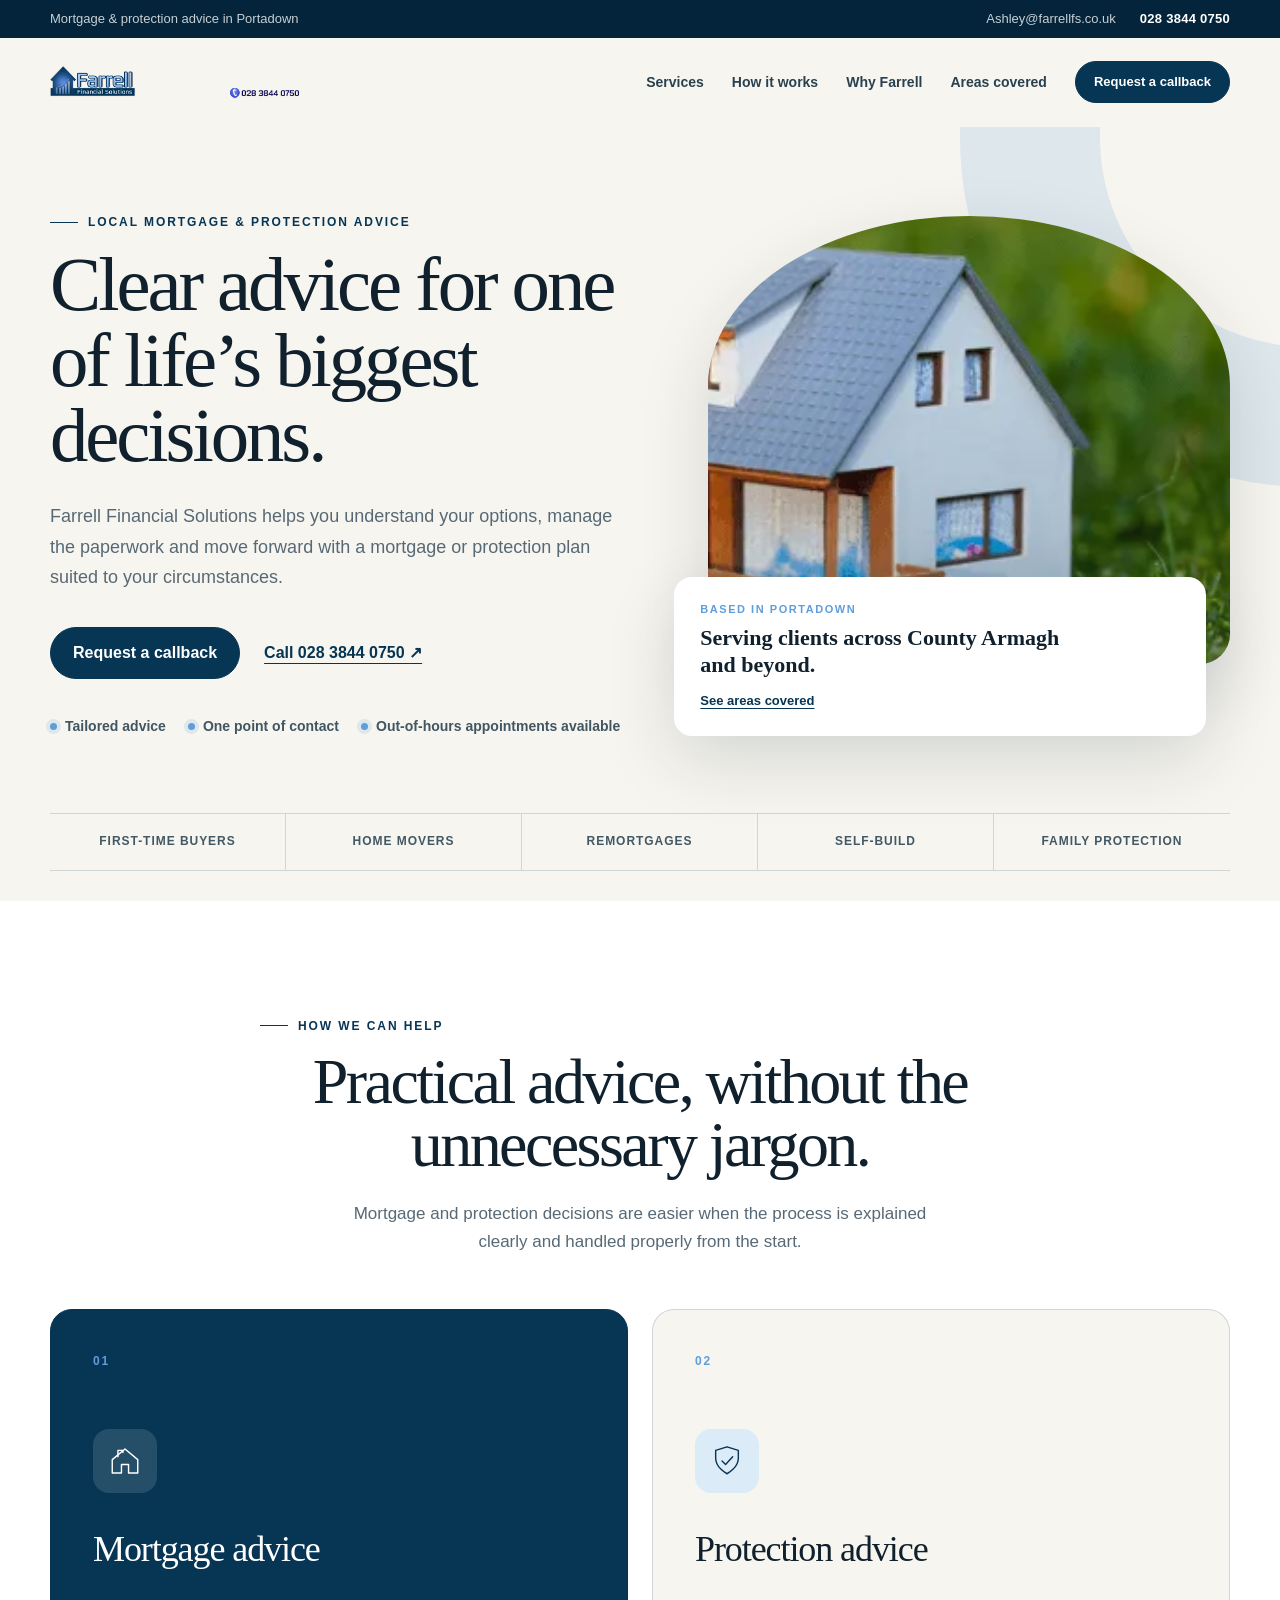
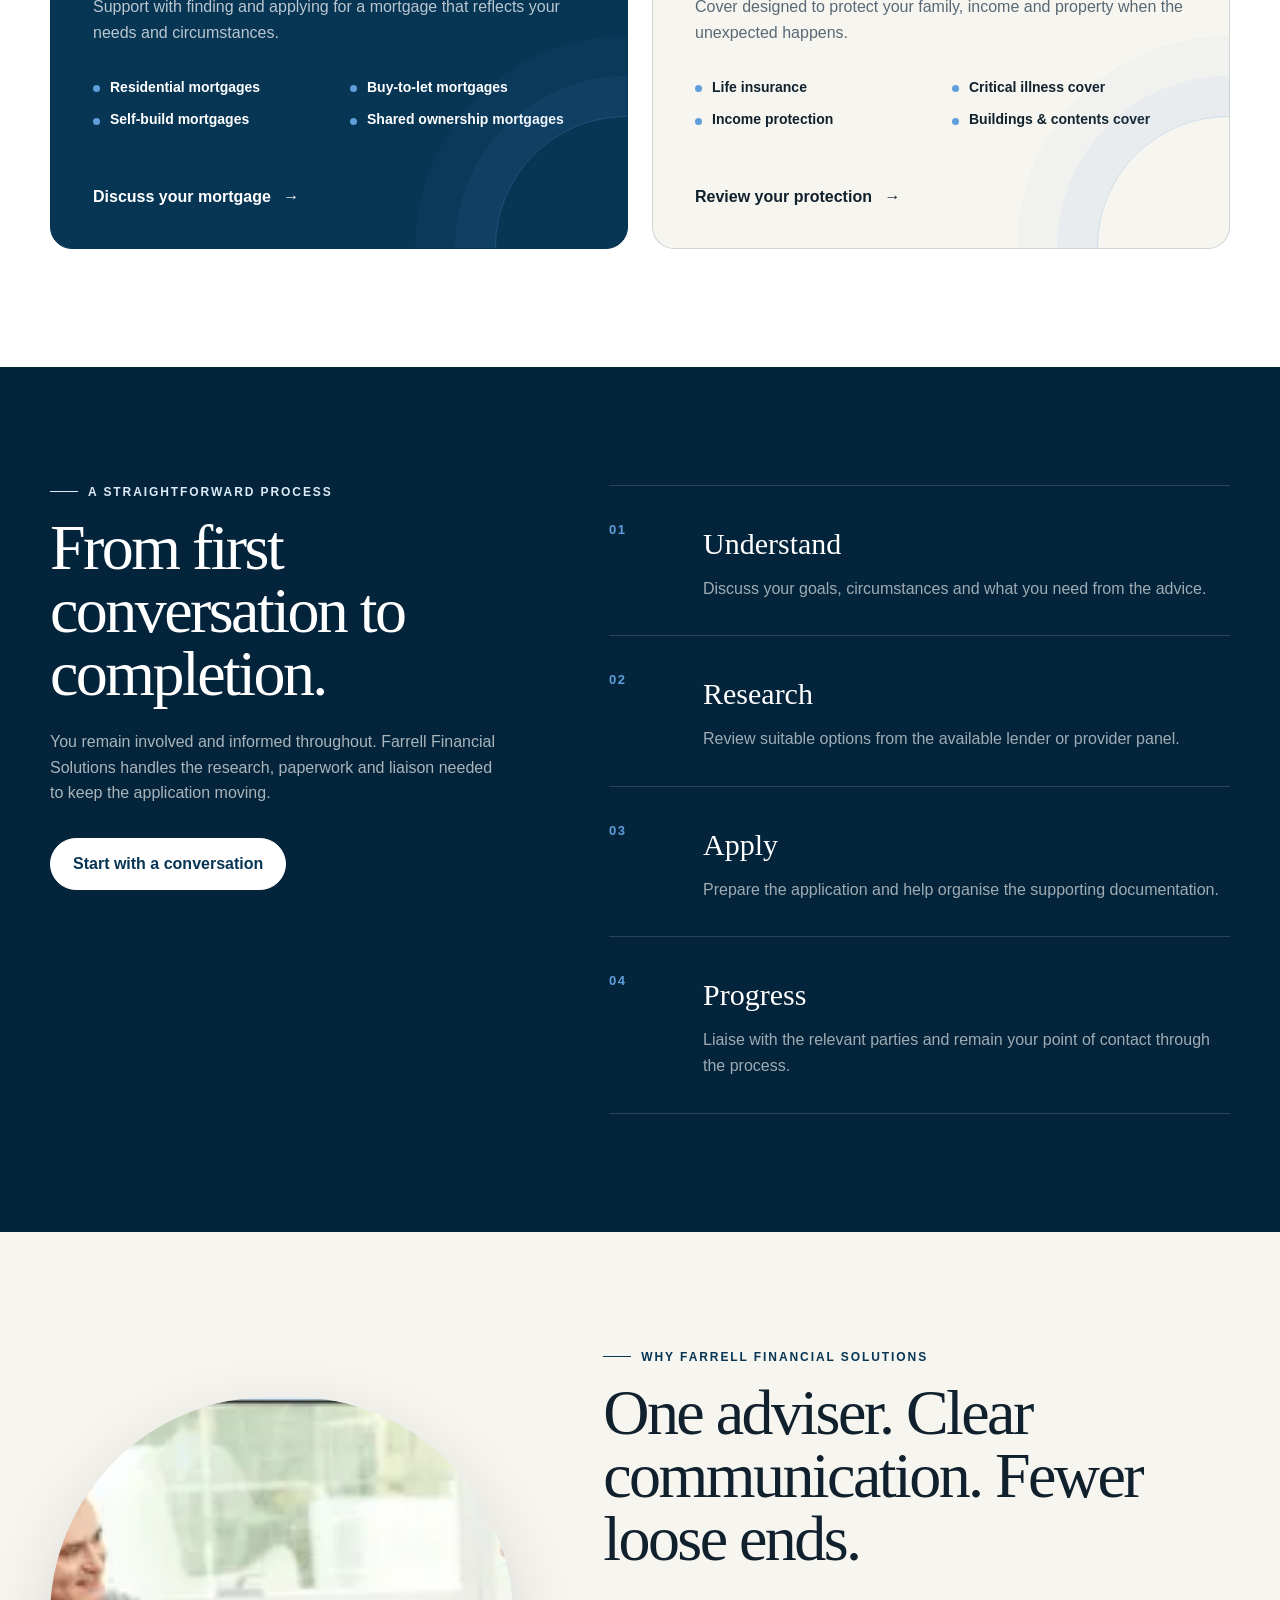
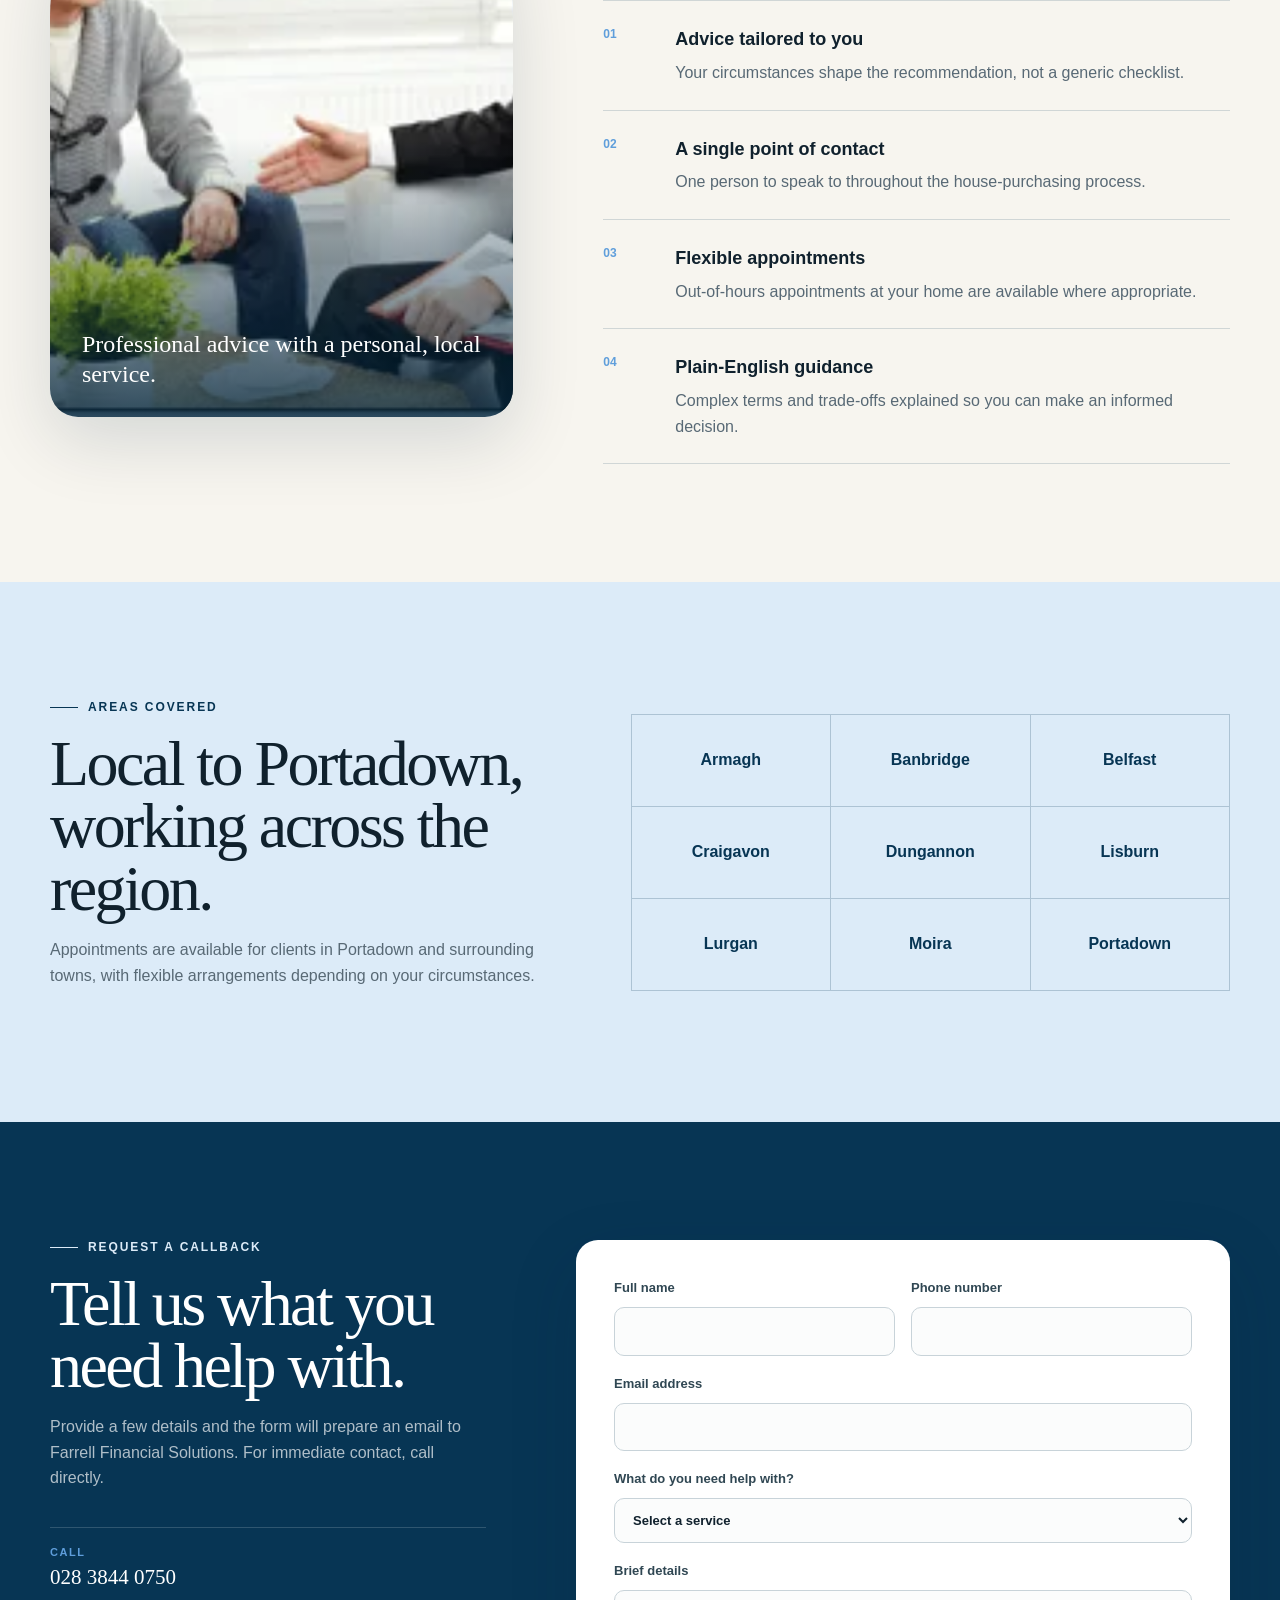
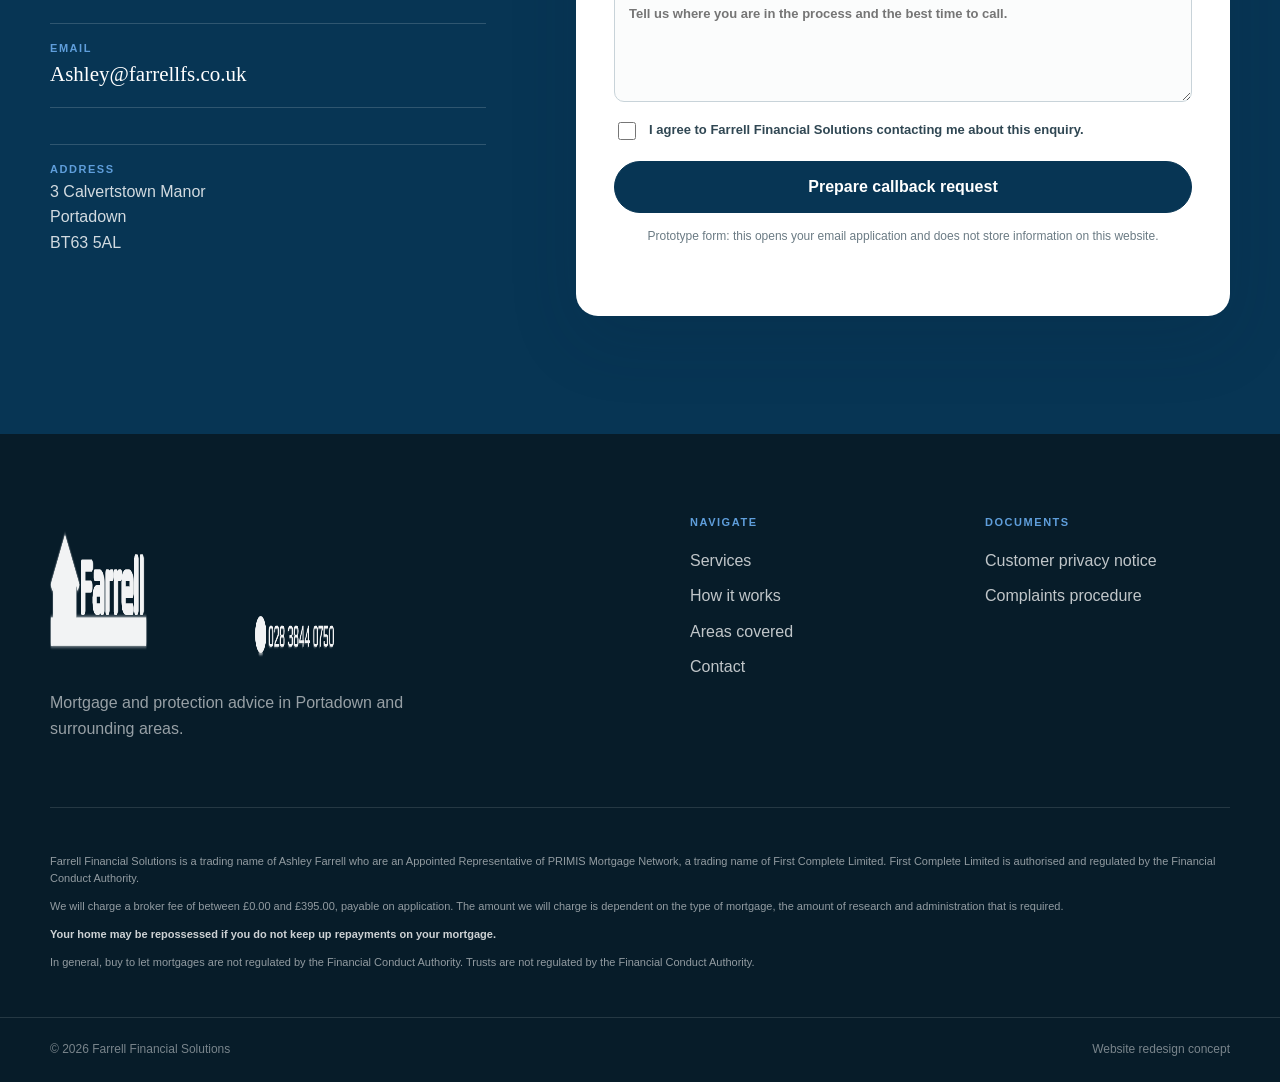
==== commit 3daf9d3b: "Restore client-approved compliance wording verbatim The AR statement, broker-fee disclosure and buy-" ====
--- a/index.html
+++ b/index.html
@@ -263,15 +263,15 @@
       </div>
       <div class="footer-links">
         <div><h2>Navigate</h2><a href="#services">Services</a><a href="#process">How it works</a><a href="#areas">Areas covered</a><a href="#contact">Contact</a></div>
-        <div><h2>Documents</h2><a href="assets/Customer-Privacy-Notice.pdf" target="_blank" rel="noopener">Customer privacy notice</a><a href="https://www.farrellfinancialsolutions.co.uk/complaints-procedure" target="_blank" rel="noopener">Complaints procedure</a></div>
+        <div><h2>Documents</h2><a href="assets/Customer-Privacy-Notice.pdf" target="_blank" rel="noopener">Customer privacy notice</a><a href="complaints-procedure.html">Complaints procedure</a></div>
       </div>
     </div>
 
     <div class="shell compliance">
-      <p>Ashley Farrell trading as Farrell Financial Solutions is an appointed representative of PRIMIS Mortgage Network, a trading name of First Complete Limited, which is authorised and regulated by the Financial Conduct Authority.</p>
-      <p>We will charge a broker fee of between £0.00 and £395.00, payable on application. The amount charged depends on the type of mortgage and the research and administration required.</p>
+      <p>Farrell Financial Solutions is a trading name of Ashley Farrell who are an Appointed Representative of PRIMIS Mortgage Network, a trading name of First Complete Limited. First Complete Limited is authorised and regulated by the Financial Conduct Authority.</p>
+      <p>We will charge a broker fee of between £0.00 and £395.00, payable on application. The amount we will charge is dependent on the type of mortgage, the amount of research and administration that is required.</p>
       <p><strong>Your home may be repossessed if you do not keep up repayments on your mortgage.</strong></p>
-      <p>In general, buy-to-let mortgages are not regulated by the Financial Conduct Authority. Trusts are not regulated by the Financial Conduct Authority.</p>
+      <p>In general, buy to let mortgages are not regulated by the Financial Conduct Authority. Trusts are not regulated by the Financial Conduct Authority.</p>
     </div>
 
     <div class="footer-bottom">
--- a/styles.css
+++ b/styles.css
@@ -60,6 +60,7 @@
 .button-light:hover { background: var(--blue-pale); }
 .button-full { width: 100%; }
 .text-link { color: var(--navy); font-weight: 800; text-decoration-thickness: 1px; text-underline-offset: 5px; }
+a:focus-visible, button:focus-visible { outline: 3px solid var(--blue); outline-offset: 2px; }
 
 .hero { position: relative; overflow: hidden; padding: 88px 0 30px; }
 .hero-orbit { position: absolute; width: 700px; height: 700px; right: -380px; top: -340px; border: 140px solid rgba(95,158,219,.16); border-radius: 50%; pointer-events: none; }
@@ -178,6 +179,20 @@
 .footer-bottom .shell { min-height: 64px; display: flex; justify-content: space-between; align-items: center; color: rgba(255,255,255,.46); font-size: 12px; }
 .mobile-action-bar { display: none; }
 
+.legal { background: var(--white); }
+.doc-head { max-width: 760px; margin-bottom: 44px; }
+.doc-head h1 { margin: 0; font-family: Georgia, "Times New Roman", serif; font-weight: 500; letter-spacing: -.04em; line-height: 1; font-size: clamp(40px, 5vw, 64px); }
+.doc-lede { margin: 20px 0 0; color: var(--muted); font-size: 18px; }
+.doc { max-width: 760px; }
+.doc p, .doc li { line-height: 1.7; }
+.doc a { color: var(--navy); font-weight: 700; text-underline-offset: 3px; overflow-wrap: anywhere; }
+.doc h2 { margin: 52px 0 14px; padding-top: 36px; border-top: 1px solid var(--line); font-family: Georgia, "Times New Roman", serif; font-weight: 500; letter-spacing: -.02em; font-size: clamp(26px, 3vw, 36px); }
+.doc h3 { margin: 30px 0 8px; font-size: 19px; }
+.doc > ul { padding-left: 22px; }
+.doc > ul li { margin-bottom: 8px; }
+.doc-contact { margin: 16px 0 22px; padding: 20px 24px; border: 1px solid var(--line); border-radius: 14px; background: var(--paper); }
+.doc-contact ul { display: grid; gap: 8px; margin: 0; padding: 0; list-style: none; }
+
 .reveal { opacity: 1; transform: none; }
 .js .reveal { opacity: 0; transform: translateY(18px); transition: opacity .7s ease, transform .7s ease; transition-delay: calc(var(--delay, 0) * 100ms); }
 .js .reveal[data-delay="1"] { --delay: 1; }
@@ -215,7 +230,8 @@
   .trust-strip span { border-bottom: 1px solid var(--line); }
   .trust-strip span:nth-child(2n) { border-right: 0; }
   .trust-strip span:last-child { grid-column: 1 / -1; border-bottom: 0; }
-  .service-card { min-height: 560px; }
+  .service-card { min-height: auto; padding-bottom: 110px; }
+  .service-card ul { grid-template-columns: 1fr; }
   .process-intro { position: static; }
   .why-grid { gap: 50px; }
   .why-image { min-height: 520px; max-width: 520px; width: 100%; margin-inline: auto; }
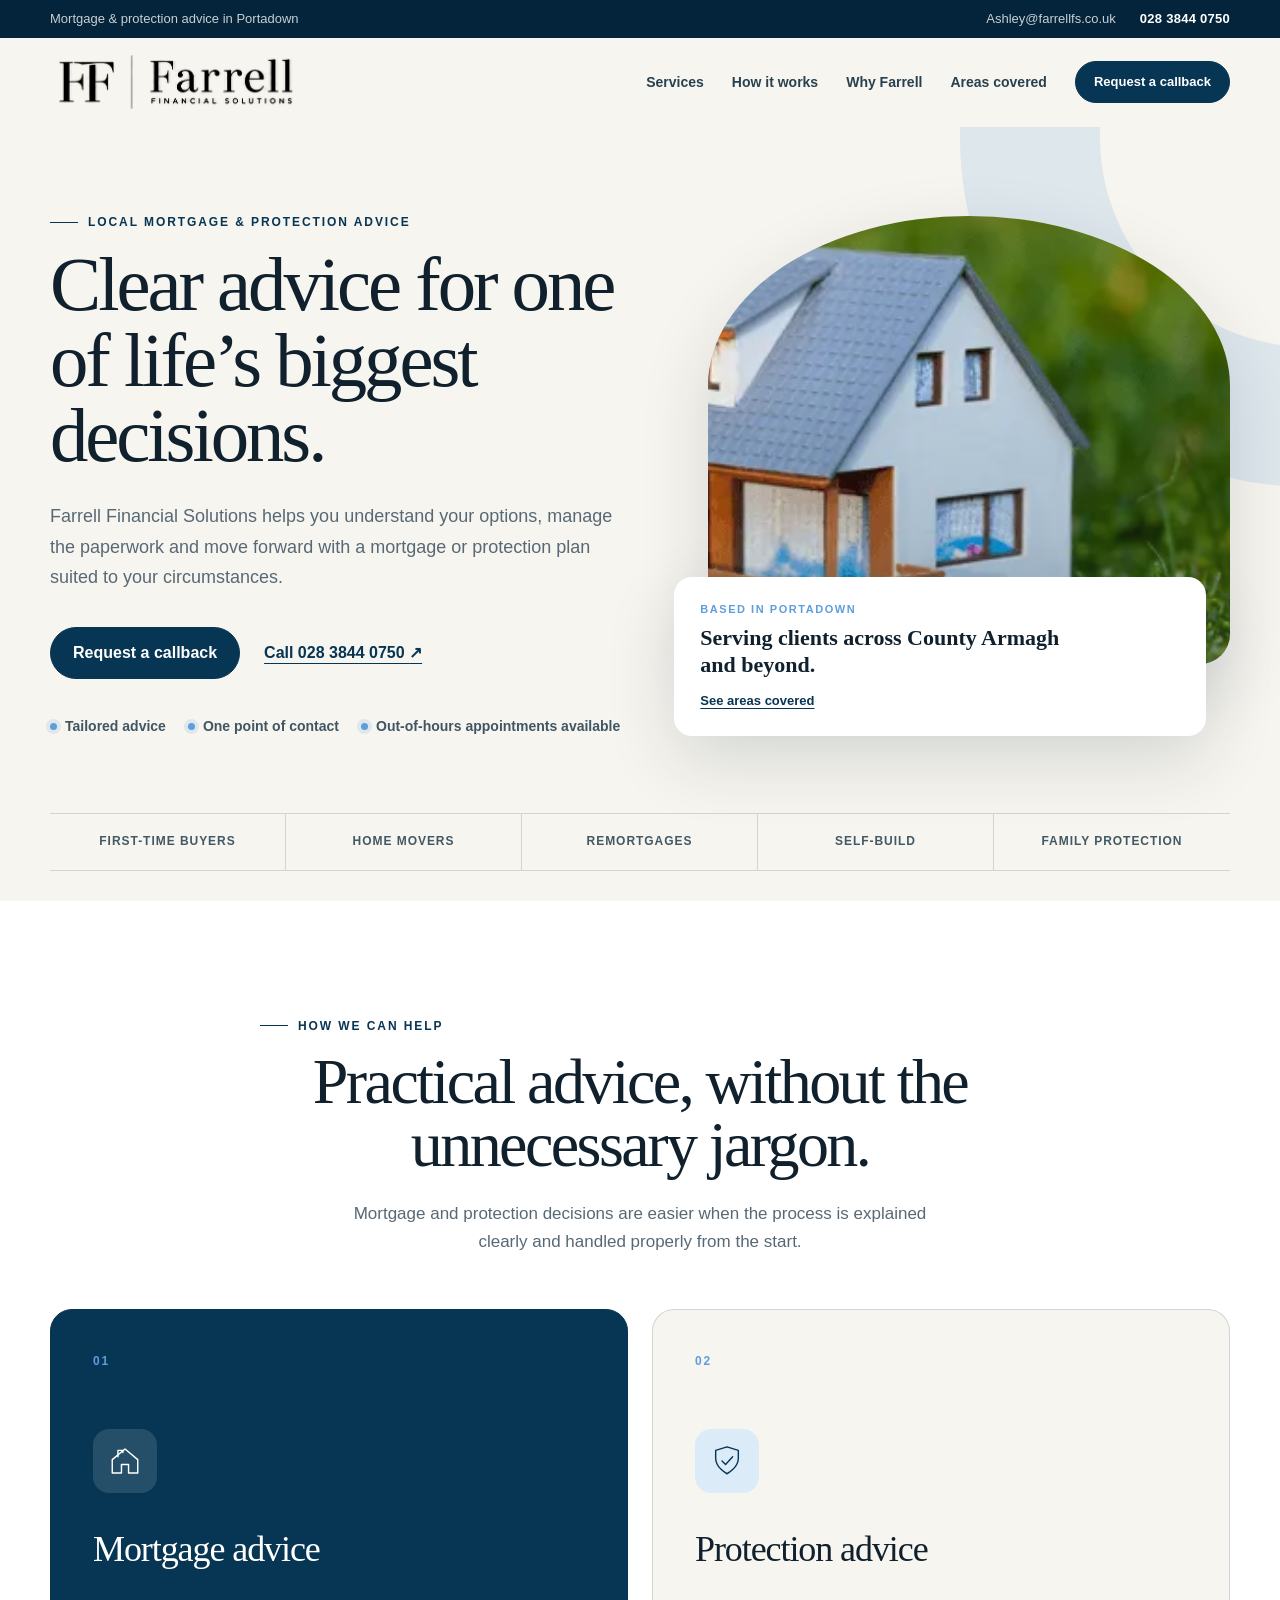
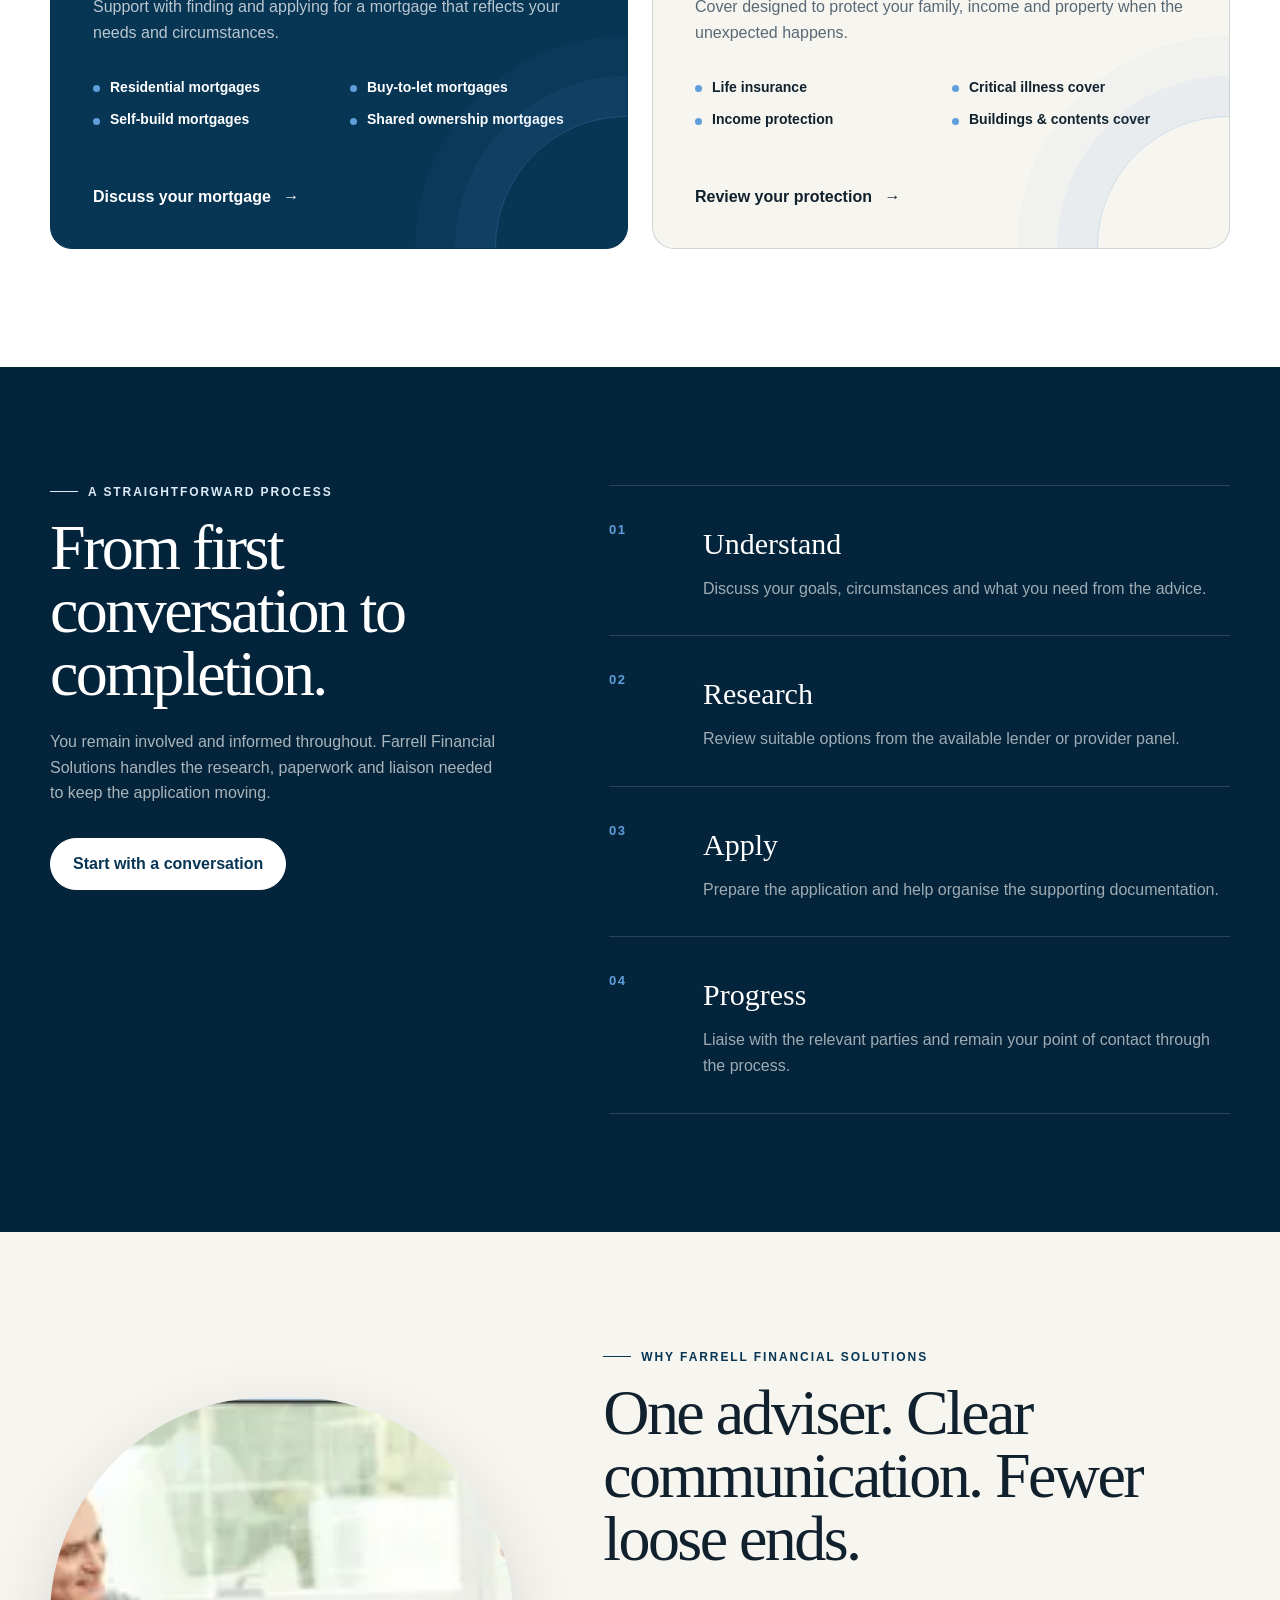
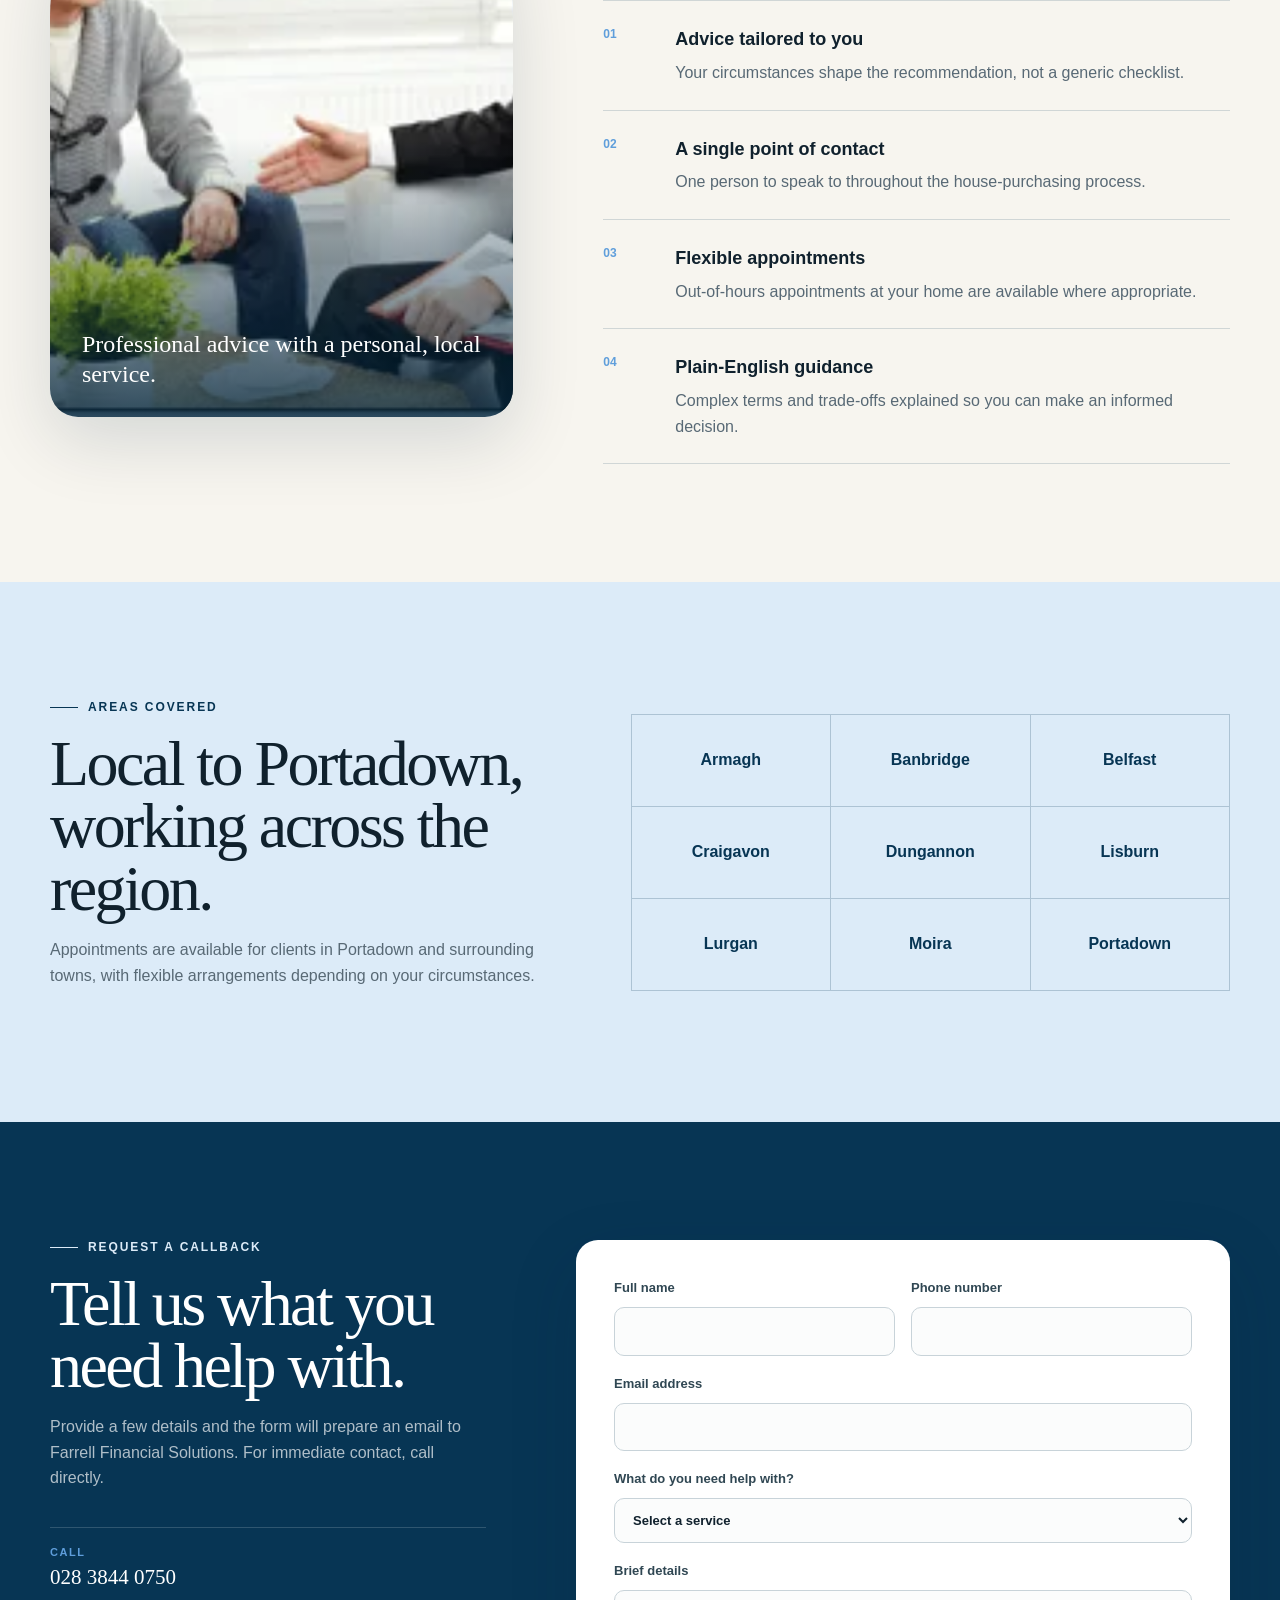
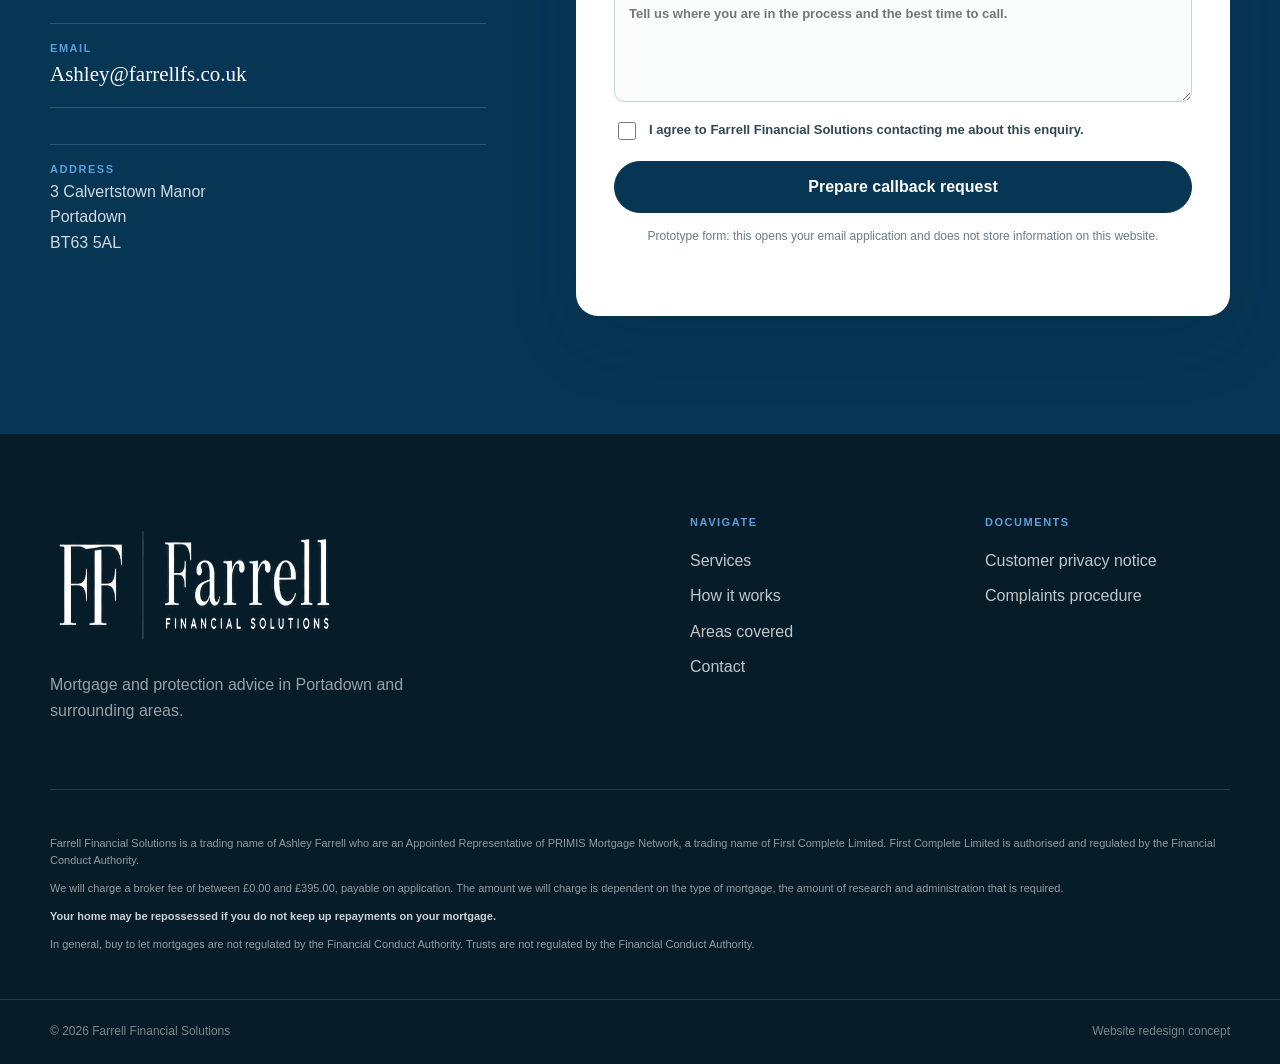
==== commit f24a5c89: "Replace dated logo strip with the professional FF lockup The redesign shipped with the old Duda-era " ====
--- a/index.html
+++ b/index.html
@@ -33,7 +33,7 @@
   <header class="site-header" data-header>
     <div class="shell header-inner">
       <a class="brand" href="#top" aria-label="Farrell Financial Solutions home">
-        <img src="assets/farrell-logo.png" alt="Farrell Financial Solutions" width="970" height="160">
+        <img src="assets/farrell_cropped_logo_assets/02_horizontal_lockup/black-horizontal-lockup-transparent.png" alt="Farrell Financial Solutions" width="507" height="142">
       </a>
 
       <button class="menu-button" type="button" aria-expanded="false" aria-controls="primary-nav" data-menu-button>
@@ -258,7 +258,7 @@
   <footer class="site-footer">
     <div class="shell footer-top">
       <div class="footer-brand">
-        <img src="assets/farrell-logo.png" alt="Farrell Financial Solutions" width="970" height="160" loading="lazy">
+        <img src="assets/farrell_cropped_logo_assets/02_horizontal_lockup/white-horizontal-lockup-transparent.png" alt="Farrell Financial Solutions" width="498" height="142" loading="lazy">
         <p>Mortgage and protection advice in Portadown and surrounding areas.</p>
       </div>
       <div class="footer-links">
--- a/styles.css
+++ b/styles.css
@@ -167,7 +167,7 @@
 
 .site-footer { background: #071c29; color: var(--white); }
 .footer-top { display: grid; grid-template-columns: 1fr 1fr; gap: 100px; padding: 80px 0 50px; }
-.footer-brand img { width: 285px; filter: brightness(0) invert(1); opacity: .95; }
+.footer-brand img { width: 285px; }
 .footer-brand p { max-width: 380px; color: rgba(255,255,255,.58); }
 .footer-links { display: grid; grid-template-columns: 1fr 1fr; gap: 50px; }
 .footer-links h2 { margin: 0 0 16px; color: var(--blue); font-family: inherit; font-size: 11px; letter-spacing: .14em; text-transform: uppercase; }
